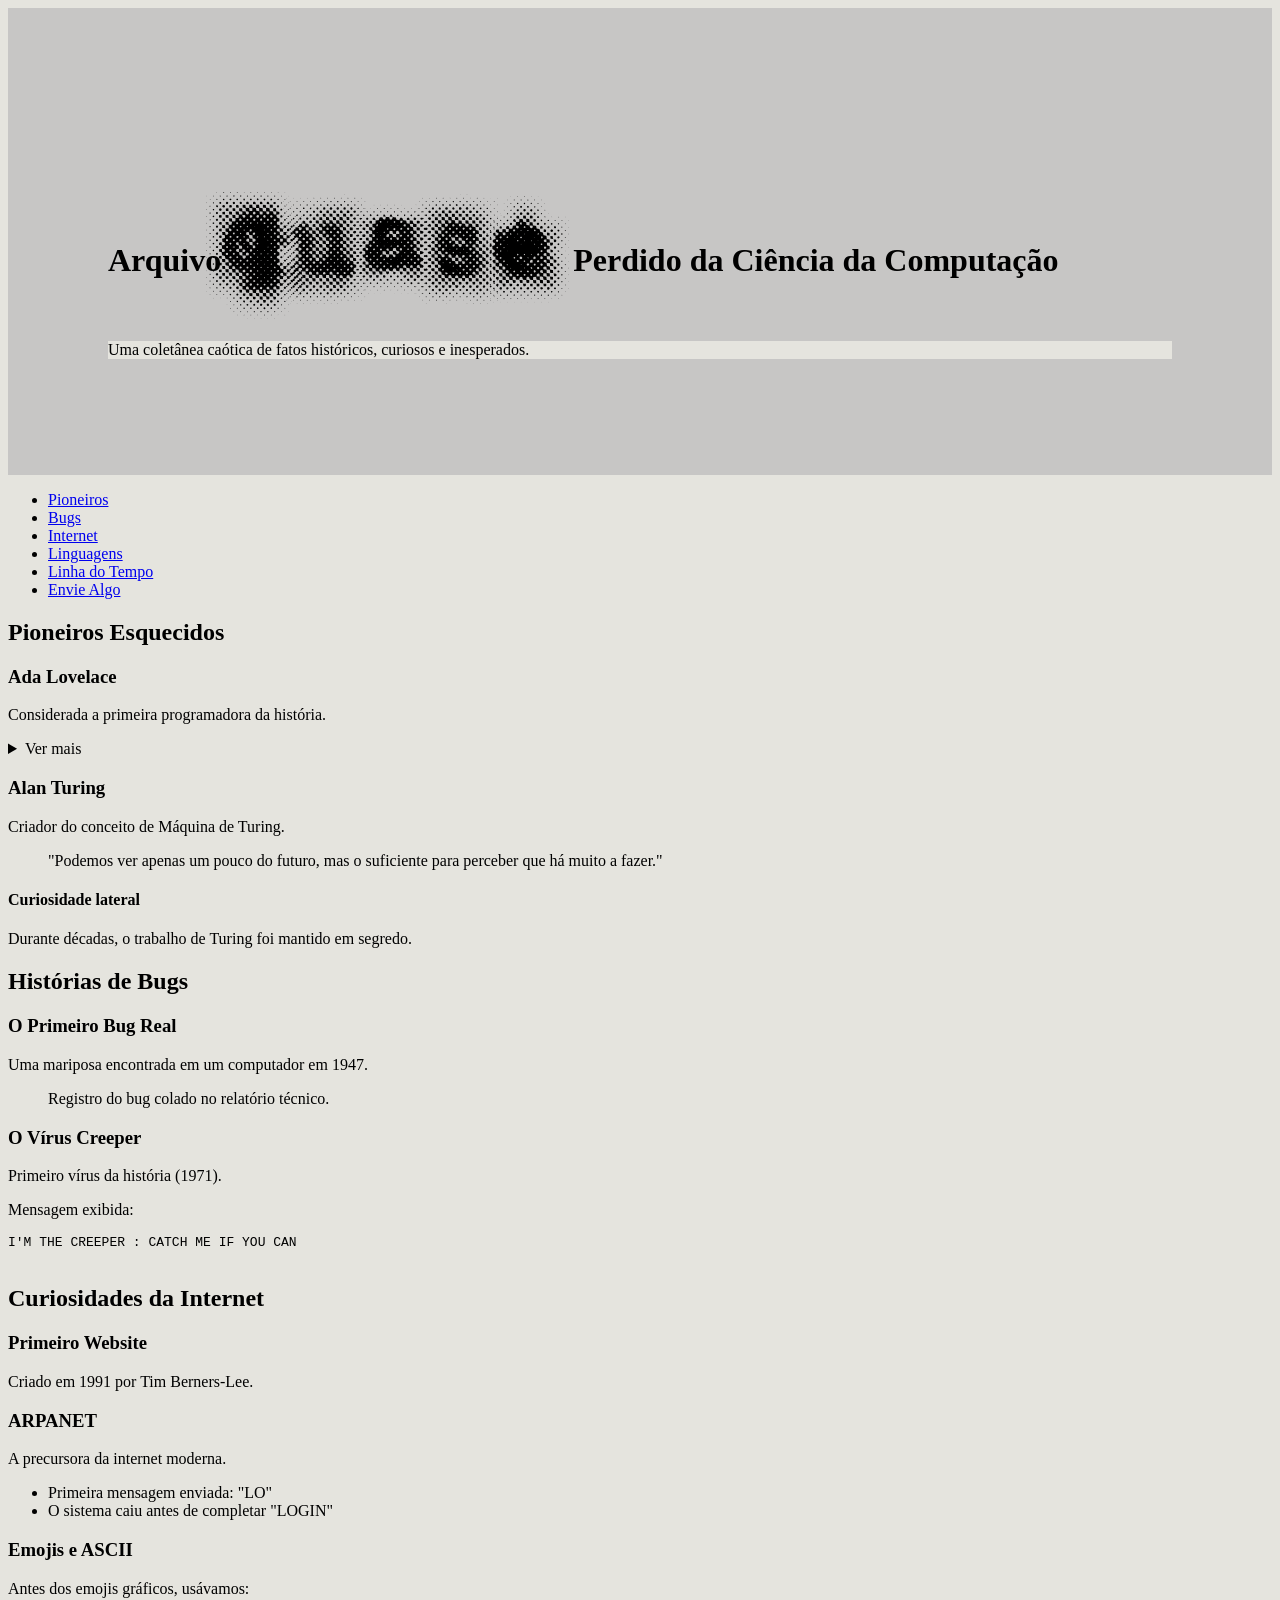
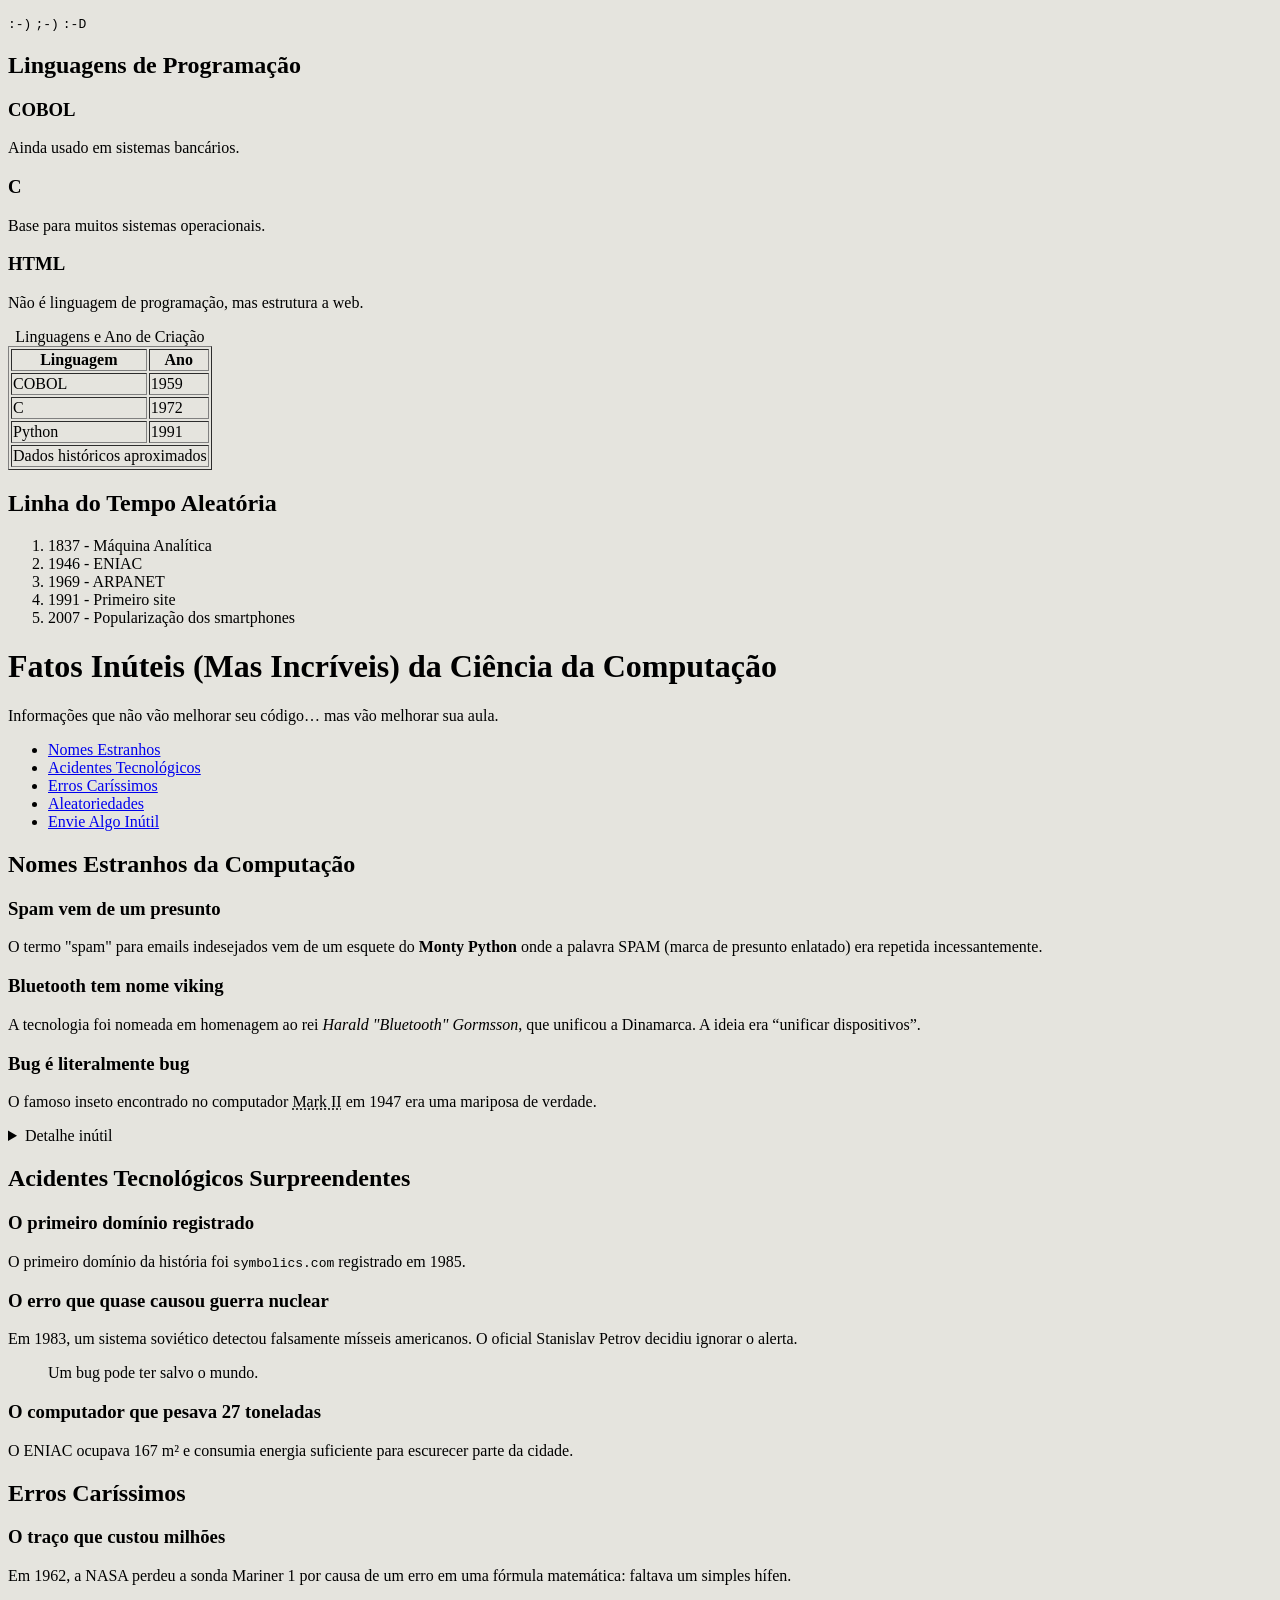
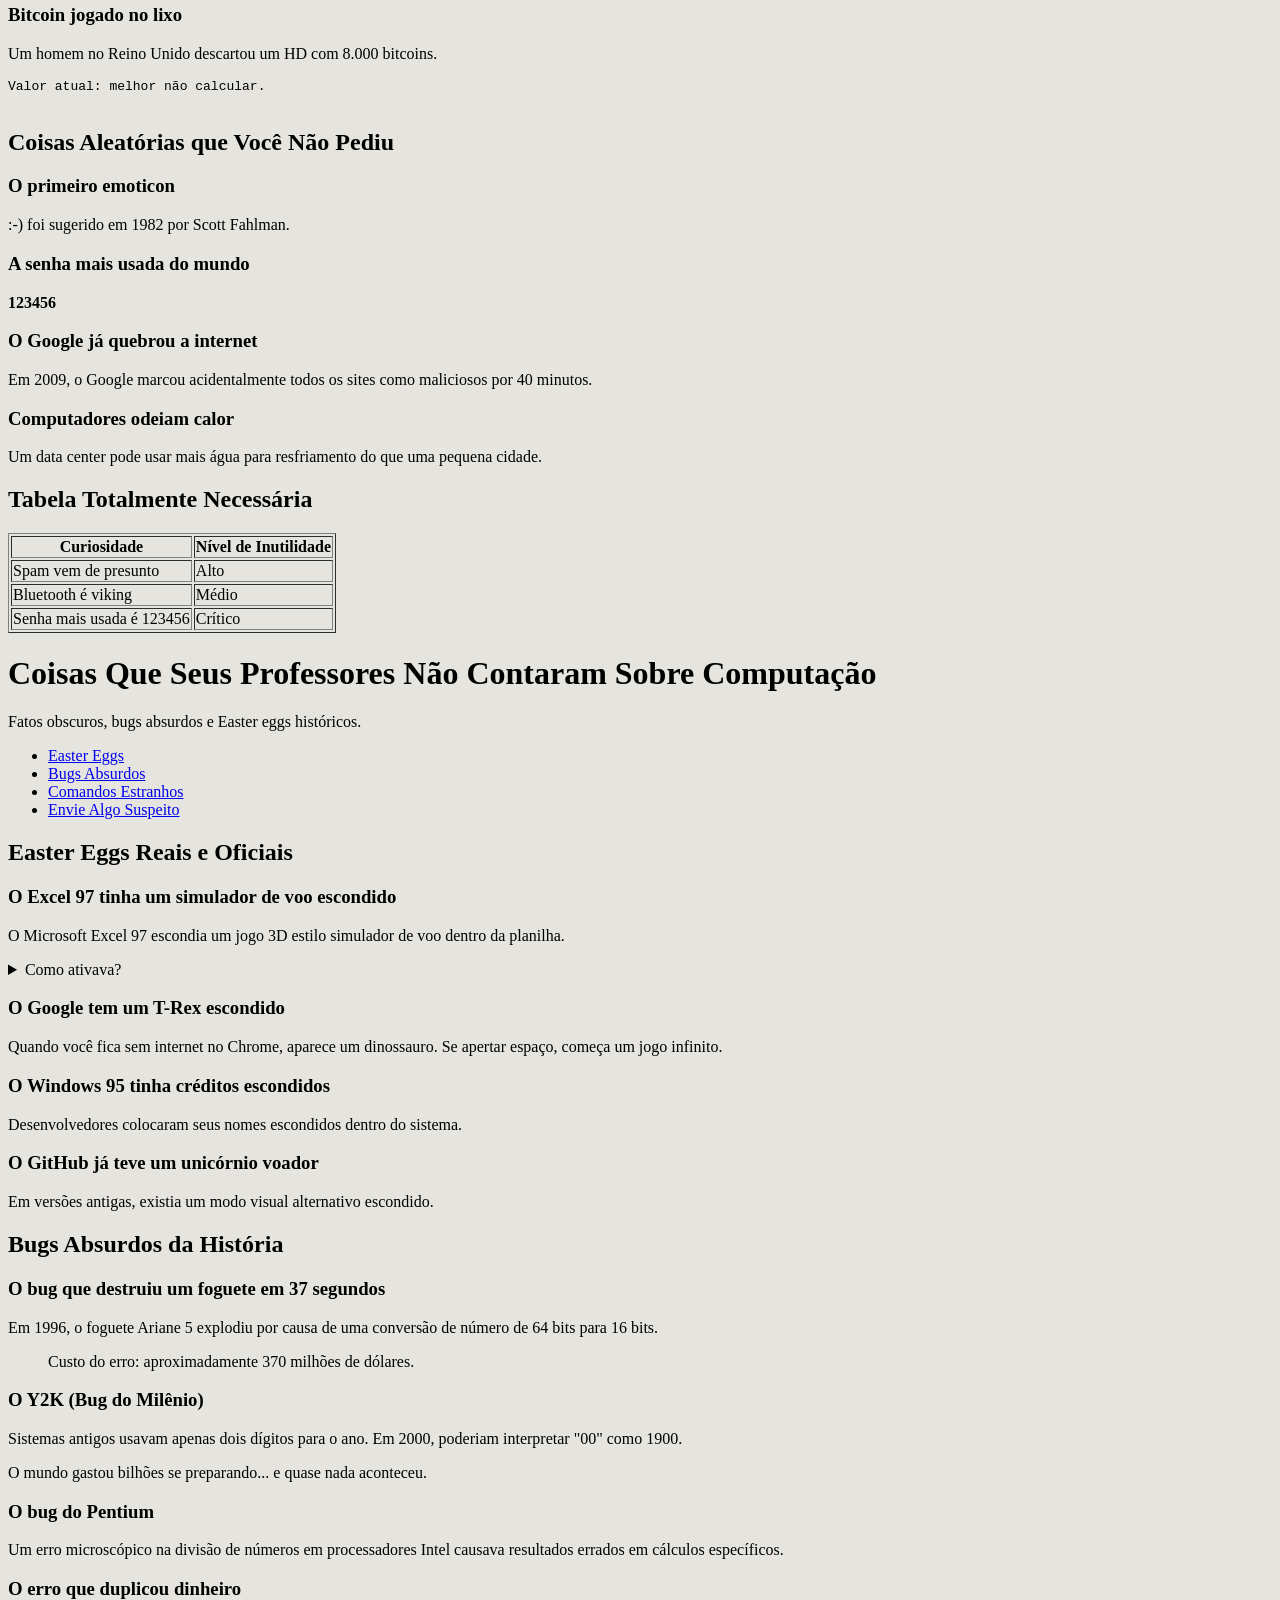
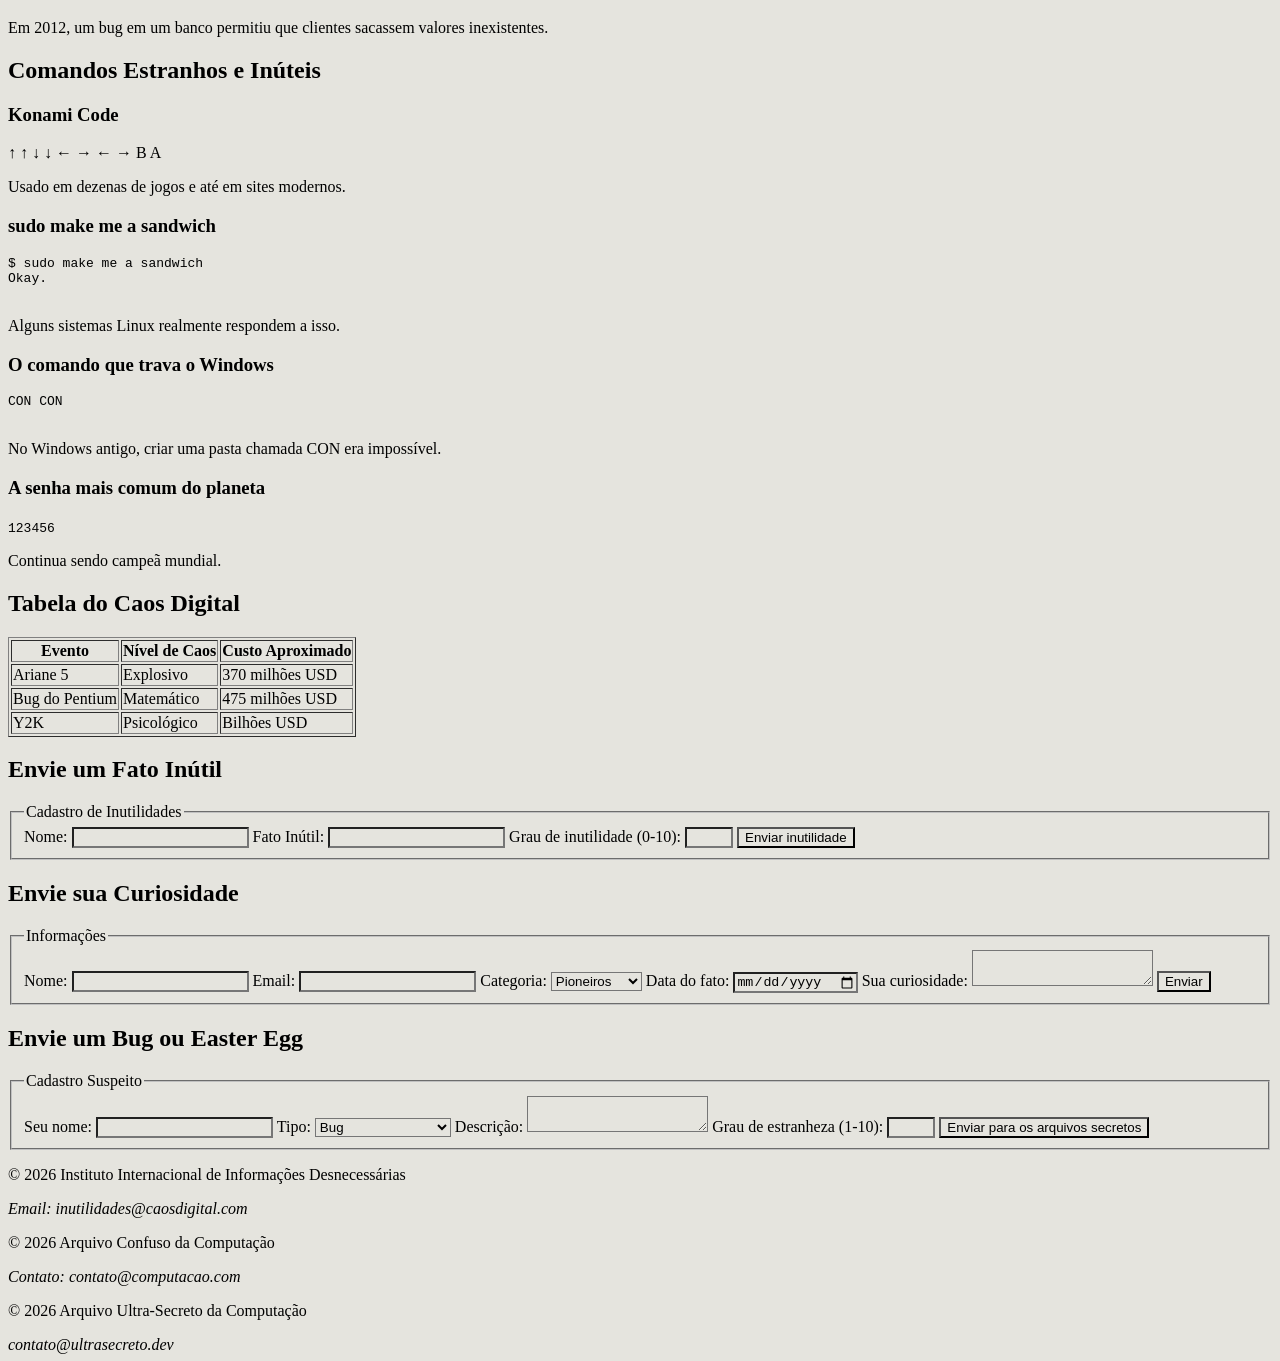
==== atividade-03/main.html @ 5e3a2c5b "Add files via upload" ====
<!DOCTYPE html>
<html lang="pt-br">
<head>
    <meta charset="UTF-8">
    <meta name="description" content="Curiosidades e fatos históricos da Ciência da Computação">
    <meta name="author" content="Portal Computação">
    <meta name="viewport" content="width=device-width, initial-scale=1.0">
    <title>Arquivo Confuso da Computação</title>
    <link rel="stylesheet" href="estilo/style.css">
</head>

<body>

<div id="pagina">

    <header id="topo">
        <h1>Arquivo <span class="apagado">Quase</span> Perdido da Ciência da Computação</h1>
        <p>Uma coletânea caótica de fatos históricos, curiosos e inesperados.</p>
    </header>

    <nav id="menu-principal">
        <ul>
            <li><a href="#pioneiros">Pioneiros</a></li>
            <li><a href="#bugs">Bugs</a></li>
            <li><a href="#internet">Internet</a></li>
            <li><a href="#linguagens">Linguagens</a></li>
            <li><a href="#linha-do-tempo">Linha do Tempo</a></li>
            <li><a href="#formulario">Envie Algo</a></li>
        </ul>
    </nav>

    <main>

        <section id="pioneiros">
            <h2>Pioneiros Esquecidos</h2>

            <article>
                <h3>Ada Lovelace</h3>
                <p>Considerada a primeira programadora da história.</p>
                <details>
                    <summary>Ver mais</summary>
                    <p>Ela escreveu um algoritmo para a Máquina Analítica no século XIX.</p>
                </details>
            </article>

            <article>
                <h3>Alan Turing</h3>
                <p>Criador do conceito de Máquina de Turing.</p>
                <blockquote>
                    "Podemos ver apenas um pouco do futuro, mas o suficiente para perceber que há muito a fazer."
                </blockquote>
            </article>

            <aside>
                <h4>Curiosidade lateral</h4>
                <p>Durante décadas, o trabalho de Turing foi mantido em segredo.</p>
            </aside>
        </section>

        <section id="bugs">
            <h2>Histórias de Bugs</h2>

            <article>
                <h3>O Primeiro Bug Real</h3>
                <p>Uma mariposa encontrada em um computador em 1947.</p>
                <figure>
                    <figcaption>Registro do bug colado no relatório técnico.</figcaption>
                </figure>
            </article>

            <article>
                <h3>O Vírus Creeper</h3>
                <p>Primeiro vírus da história (1971).</p>
                <p>Mensagem exibida:</p>
                <pre>
I'M THE CREEPER : CATCH ME IF YOU CAN
                </pre>
            </article>
        </section>

        <section id="internet">
            <h2>Curiosidades da Internet</h2>

            <article>
                <h3>Primeiro Website</h3>
                <p>Criado em 1991 por Tim Berners-Lee.</p>
            </article>

            <article>
                <h3>ARPANET</h3>
                <p>A precursora da internet moderna.</p>
                <ul>
                    <li>Primeira mensagem enviada: "LO"</li>
                    <li>O sistema caiu antes de completar "LOGIN"</li>
                </ul>
            </article>

            <article>
                <h3>Emojis e ASCII</h3>
                <p>Antes dos emojis gráficos, usávamos:</p>
                <code>:-)</code>
                <code>;-)</code>
                <code>:-D</code>
            </article>
        </section>

        <section id="linguagens">
            <h2>Linguagens de Programação</h2>

            <article>
                <h3>COBOL</h3>
                <p>Ainda usado em sistemas bancários.</p>
            </article>

            <article>
                <h3>C</h3>
                <p>Base para muitos sistemas operacionais.</p>
            </article>

            <article>
                <h3>HTML</h3>
                <p>Não é linguagem de programação, mas estrutura a web.</p>
            </article>

            <div>
                <table border="1">
                    <caption>Linguagens e Ano de Criação</caption>
                    <thead>
                        <tr>
                            <th>Linguagem</th>
                            <th>Ano</th>
                        </tr>
                    </thead>
                    <tbody>
                        <tr>
                            <td>COBOL</td>
                            <td>1959</td>
                        </tr>
                        <tr>
                            <td>C</td>
                            <td>1972</td>
                        </tr>
                        <tr>
                            <td>Python</td>
                            <td>1991</td>
                        </tr>
                    </tbody>
                    <tfoot>
                        <tr>
                            <td colspan="2">Dados históricos aproximados</td>
                        </tr>
                    </tfoot>
                </table>
            </div>
        </section>

        <section id="linha-do-tempo">
            <h2>Linha do Tempo Aleatória</h2>

            <ol>
                <li>1837 - Máquina Analítica</li>
                <li>1946 - ENIAC</li>
                <li>1969 - ARPANET</li>
                <li>1991 - Primeiro site</li>
                <li>2007 - Popularização dos smartphones</li>
            </ol>
        </section>


</div>


<header>
    <h1>Fatos Inúteis (Mas Incríveis) da Ciência da Computação</h1>
    <p>Informações que não vão melhorar seu código… mas vão melhorar sua aula.</p>
</header>

<nav>
    <ul>
        <li><a href="#nomes">Nomes Estranhos</a></li>
        <li><a href="#acidentes">Acidentes Tecnológicos</a></li>
        <li><a href="#dinheiro">Erros Caríssimos</a></li>
        <li><a href="#aleatorio">Aleatoriedades</a></li>
        <li><a href="#form">Envie Algo Inútil</a></li>
    </ul>
</nav>



<section id="nomes">
    <h2>Nomes Estranhos da Computação</h2>

    <article>
        <h3>Spam vem de um presunto</h3>
        <p>
            O termo "spam" para emails indesejados vem de um esquete do 
            <strong>Monty Python</strong> onde a palavra SPAM (marca de presunto enlatado) 
            era repetida incessantemente.
        </p>
    </article>

    <article>
        <h3>Bluetooth tem nome viking</h3>
        <p>
            A tecnologia foi nomeada em homenagem ao rei 
            <em>Harald "Bluetooth" Gormsson</em>, que unificou a Dinamarca.
            A ideia era “unificar dispositivos”.
        </p>
    </article>

    <article>
        <h3>Bug é literalmente bug</h3>
        <p>
            O famoso inseto encontrado no computador 
            <abbr title="Harvard Mark II">Mark II</abbr> em 1947 
            era uma mariposa de verdade.
        </p>
        <details>
            <summary>Detalhe inútil</summary>
            <p>O inseto ainda está preservado em um museu.</p>
        </details>
    </article>

</section>


<section id="acidentes">

    <h2>Acidentes Tecnológicos Surpreendentes</h2>

    <article>
        <h3>O primeiro domínio registrado</h3>
        <p>
            O primeiro domínio da história foi 
            <code>symbolics.com</code> registrado em 1985.
        </p>
    </article>

    <article>
        <h3>O erro que quase causou guerra nuclear</h3>
        <p>
            Em 1983, um sistema soviético detectou falsamente mísseis americanos.
            O oficial Stanislav Petrov decidiu ignorar o alerta.
        </p>
        <blockquote>
            Um bug pode ter salvo o mundo.
        </blockquote>
    </article>

    <article>
        <h3>O computador que pesava 27 toneladas</h3>
        <p>
            O ENIAC ocupava 167 m² e consumia energia suficiente para escurecer parte da cidade.
        </p>
    </article>

</section>


<section id="dinheiro">

    <h2>Erros Caríssimos</h2>

    <article>
        <h3>O traço que custou milhões</h3>
        <p>
            Em 1962, a NASA perdeu a sonda Mariner 1 por causa de um erro em uma fórmula matemática:
            faltava um simples hífen.
        </p>
    </article>

    <article>
        <h3>Bitcoin jogado no lixo</h3>
        <p>
            Um homem no Reino Unido descartou um HD com 8.000 bitcoins.
        </p>
        <pre>
Valor atual: melhor não calcular.
        </pre>
    </article>

</section>


<section id="aleatorio">

    <h2>Coisas Aleatórias que Você Não Pediu</h2>

    <article>
        <h3>O primeiro emoticon</h3>
        <p>
            :-) foi sugerido em 1982 por Scott Fahlman.
        </p>
    </article>

    <article>
        <h3>A senha mais usada do mundo</h3>
        <p><strong>123456</strong></p>
    </article>

    <article>
        <h3>O Google já quebrou a internet</h3>
        <p>
            Em 2009, o Google marcou acidentalmente todos os sites como maliciosos por 40 minutos.
        </p>
    </article>

    <article>
        <h3>Computadores odeiam calor</h3>
        <p>
            Um data center pode usar mais água para resfriamento do que uma pequena cidade.
        </p>
    </article>

</section>


<section>

    <h2>Tabela Totalmente Necessária</h2>

    <table border="1">
        <tr>
            <th>Curiosidade</th>
            <th>Nível de Inutilidade</th>
        </tr>
        <tr>
            <td>Spam vem de presunto</td>
            <td>Alto</td>
        </tr>
        <tr>
            <td>Bluetooth é viking</td>
            <td>Médio</td>
        </tr>
        <tr>
            <td>Senha mais usada é 123456</td>
            <td>Crítico</td>
        </tr>
    </table>

</section>

<header>
    <h1>Coisas Que Seus Professores Não Contaram Sobre Computação</h1>
    <p>Fatos obscuros, bugs absurdos e Easter eggs históricos.</p>
</header>

<nav>
    <ul>
        <li><a href="#easter-eggs">Easter Eggs</a></li>
        <li><a href="#bugs-absurdos">Bugs Absurdos</a></li>
        <li><a href="#comandos-secretos">Comandos Estranhos</a></li>
        <li><a href="#formulario-secreto">Envie Algo Suspeito</a></li>
    </ul>
</nav>


<section id="easter-eggs">

    <h2>Easter Eggs Reais e Oficiais</h2>

    <article>
        <h3>O Excel 97 tinha um simulador de voo escondido</h3>
        <p>
            O Microsoft Excel 97 escondia um jogo 3D estilo simulador de voo 
            dentro da planilha.
        </p>
        <details>
            <summary>Como ativava?</summary>
            <p>Era preciso selecionar células específicas e usar combinações absurdas de teclado.</p>
        </details>
    </article>

    <article>
        <h3>O Google tem um T-Rex escondido</h3>
        <p>
            Quando você fica sem internet no Chrome, aparece um dinossauro.
            Se apertar espaço, começa um jogo infinito.
        </p>
    </article>

    <article>
        <h3>O Windows 95 tinha créditos escondidos</h3>
        <p>
            Desenvolvedores colocaram seus nomes escondidos dentro do sistema.
        </p>
    </article>

    <article>
        <h3>O GitHub já teve um unicórnio voador</h3>
        <p>
            Em versões antigas, existia um modo visual alternativo escondido.
        </p>
    </article>

</section>



<section id="bugs-absurdos">

    <h2>Bugs Absurdos da História</h2>

    <article>
        <h3>O bug que destruiu um foguete em 37 segundos</h3>
        <p>
            Em 1996, o foguete Ariane 5 explodiu por causa de uma conversão de número
            de 64 bits para 16 bits.
        </p>
        <blockquote>
            Custo do erro: aproximadamente 370 milhões de dólares.
        </blockquote>
    </article>

    <article>
        <h3>O Y2K (Bug do Milênio)</h3>
        <p>
            Sistemas antigos usavam apenas dois dígitos para o ano.
            Em 2000, poderiam interpretar "00" como 1900.
        </p>
        <p>
            O mundo gastou bilhões se preparando... e quase nada aconteceu.
        </p>
    </article>

    <article>
        <h3>O bug do Pentium</h3>
        <p>
            Um erro microscópico na divisão de números em processadores Intel
            causava resultados errados em cálculos específicos.
        </p>
    </article>

    <article>
        <h3>O erro que duplicou dinheiro</h3>
        <p>
            Em 2012, um bug em um banco permitiu que clientes sacassem valores inexistentes.
        </p>
    </article>

</section>



<section id="comandos-secretos">

    <h2>Comandos Estranhos e Inúteis</h2>

    <article>
        <h3>Konami Code</h3>
        <p>
            ↑ ↑ ↓ ↓ ← → ← → B A
        </p>
        <p>
            Usado em dezenas de jogos e até em sites modernos.
        </p>
    </article>

    <article>
        <h3>sudo make me a sandwich</h3>
        <pre>
$ sudo make me a sandwich
Okay.
        </pre>
        <p>Alguns sistemas Linux realmente respondem a isso.</p>
    </article>

    <article>
        <h3>O comando que trava o Windows</h3>
        <pre>
CON CON
        </pre>
        <p>
            No Windows antigo, criar uma pasta chamada CON era impossível.
        </p>
    </article>

    <article>
        <h3>A senha mais comum do planeta</h3>
        <code>123456</code>
        <p>
            Continua sendo campeã mundial.
        </p>
    </article>

</section>



<section>

    <h2>Tabela do Caos Digital</h2>

    <table border="1">
        <tr>
            <th>Evento</th>
            <th>Nível de Caos</th>
            <th>Custo Aproximado</th>
        </tr>
        <tr>
            <td>Ariane 5</td>
            <td>Explosivo</td>
            <td>370 milhões USD</td>
        </tr>
        <tr>
            <td>Bug do Pentium</td>
            <td>Matemático</td>
            <td>475 milhões USD</td>
        </tr>
        <tr>
            <td>Y2K</td>
            <td>Psicológico</td>
            <td>Bilhões USD</td>
        </tr>
    </table>

</section>


<section id="form">

    <h2>Envie um Fato Inútil</h2>

    <form>
        <fieldset>
            <legend>Cadastro de Inutilidades</legend>

            <label>Nome:</label>
            <input type="text" name="nome">

            <label>Fato Inútil:</label>
            <input type="text" name="fato">

            <label>Grau de inutilidade (0-10):</label>
            <input type="number" name="grau" min="0" max="10">

            <input type="submit" value="Enviar inutilidade">
        </fieldset>
    </form>
    
</section>
 <section id="formulario">
            <h2>Envie sua Curiosidade</h2>

            <form>
                <fieldset>
                    <legend>Informações</legend>

                    <label>Nome:</label>
                    <input type="text" name="nome">

                    <label>Email:</label>
                    <input type="email" name="email">

                    <label>Categoria:</label>
                    <select name="categoria">
                        <option>Pioneiros</option>
                        <option>Bugs</option>
                        <option>Internet</option>
                        <option>Linguagens</option>
                    </select>

                    <label>Data do fato:</label>
                    <input type="date" name="data">

                    <label>Sua curiosidade:</label>
                    <textarea name="curiosidade"></textarea>

                    <input type="submit" value="Enviar">
                </fieldset>
            </form>
        </section>

    
<section id="formulario-secreto">

    <h2>Envie um Bug ou Easter Egg</h2>

    <form>
        <fieldset>
            <legend>Cadastro Suspeito</legend>

            <label>Seu nome:</label>
            <input type="text" name="nome">

            <label>Tipo:</label>
            <select name="tipo">
                <option>Bug</option>
                <option>Easter Egg</option>
                <option>Comando estranho</option>
            </select>

            <label>Descrição:</label>
            <textarea name="descricao"></textarea>

            <label>Grau de estranheza (1-10):</label>
            <input type="number" min="1" max="10">

            <input type="submit" value="Enviar para os arquivos secretos">
        </fieldset>
    </form>

</section>


</main>
</body>
<footer>
    <p>© 2026 Instituto Internacional de Informações Desnecessárias</p>
    <address>Email: inutilidades@caosdigital.com</address>
      <p>&copy; 2026 Arquivo Confuso da Computação</p>
        <address>
            Contato: contato@computacao.com
        </address>
         <p>© 2026 Arquivo Ultra-Secreto da Computação</p>
    <address>contato@ultrasecreto.dev</address>
</footer>

</div>

</body>
</html>
---- atividade-03/estilo/style.css ----
@charset "UTF-8";

@import url('https://fonts.googleapis.com/css2?family=Anta&display=swap'); /*font-family: "Anta", sans-serif;*/

@font-face {
    font-family: 'Apagado';
    src: url('../fontes/PUNKBABE TRIAL.ttf') format('truetype'); 
    font-weight: normal;
    font-style: normal;
}

:root {
    --cor01: #e5e4de;
    --cor02: #c7c6c5;
    --cor03: #74705D;
    --cor04: #32382C;
    --cor05: #1F1F0B;

    --fonte-apagada: 'Apagado', Times, serif;
    --fonte-destaque: "Anta", sans-serif;;
    --fonte-padrao: Arial, Verdana, Helvetica, sans-serif;
}

* {
    background-color: var(--cor01);
}

#topo {
    background-color: var(--cor02);
    padding: 100px;
}

#topo h1{
    background-color: var(--cor02);
}

.apagado {
    background-color: var(--cor02);
    font-family: var(--fonte-apagada);
    font-size: 150px;
    font-weight: lighter;
    letter-spacing: 4px;
}
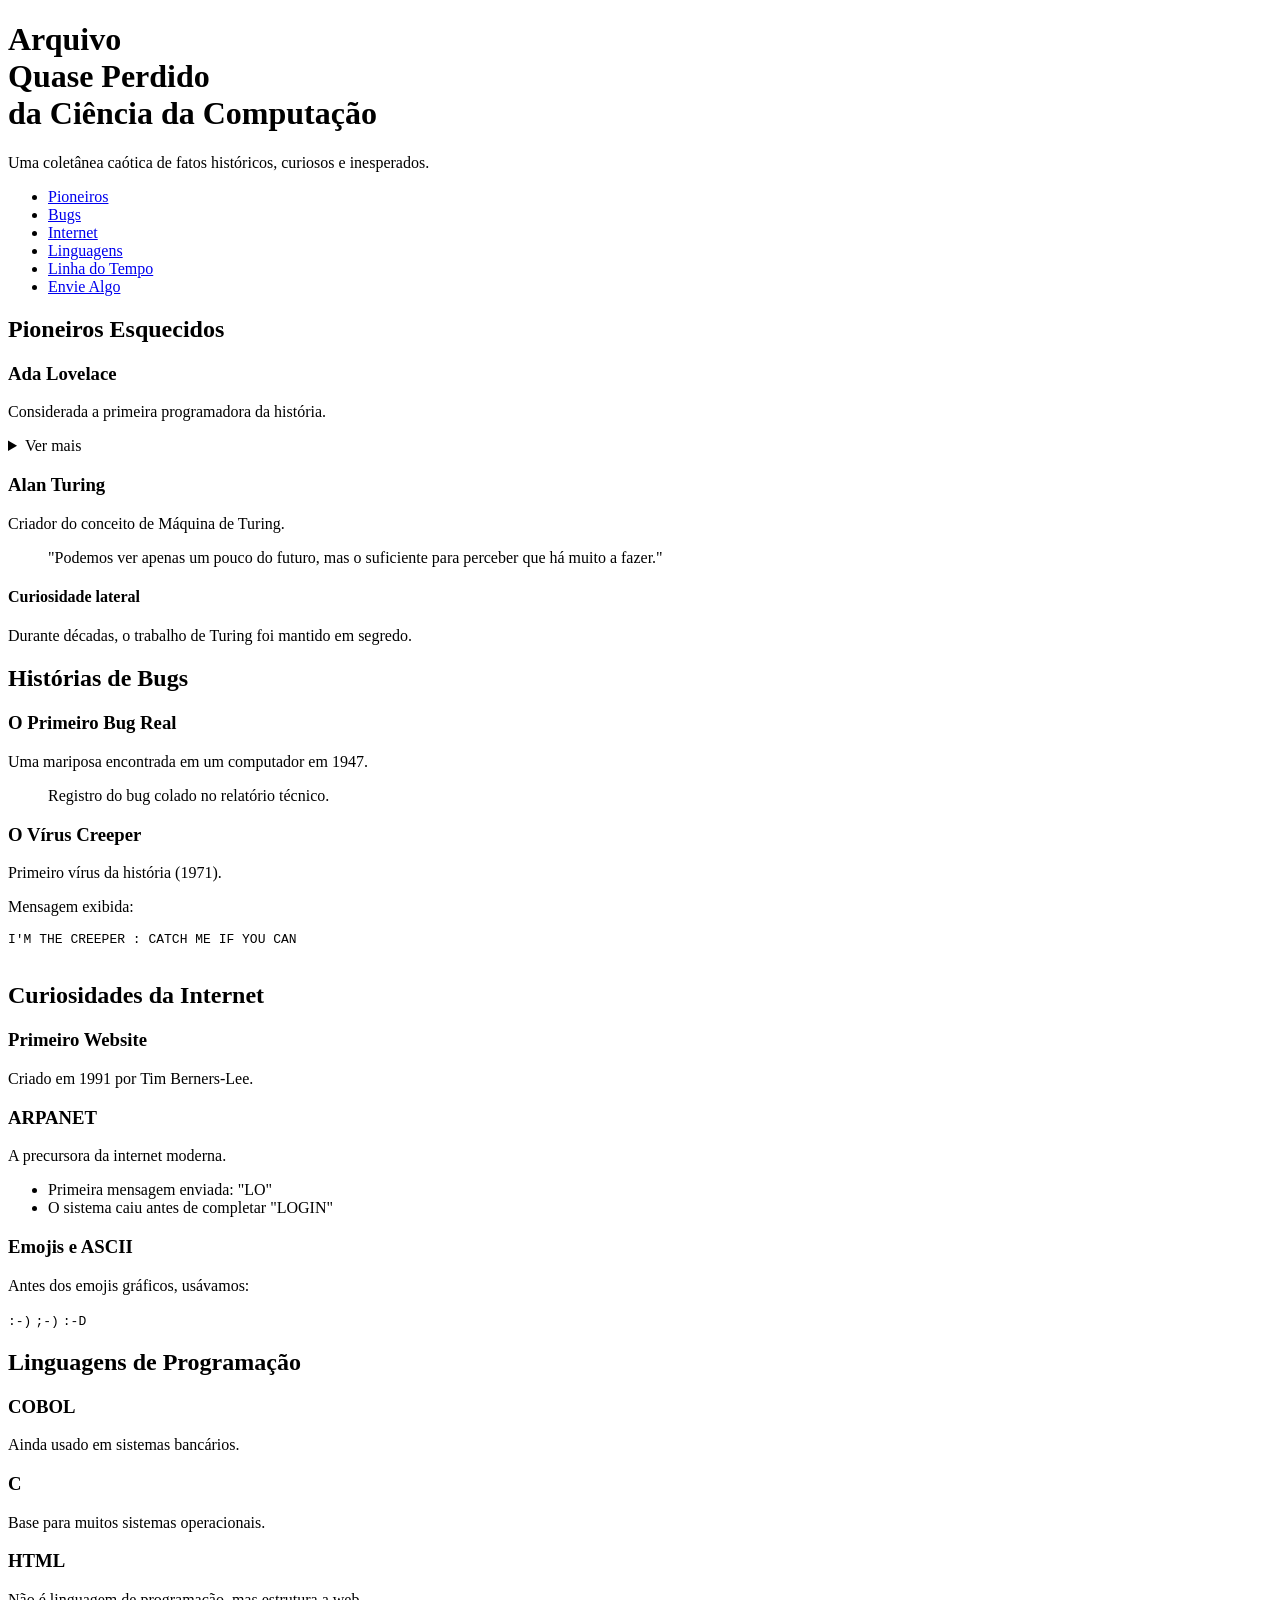
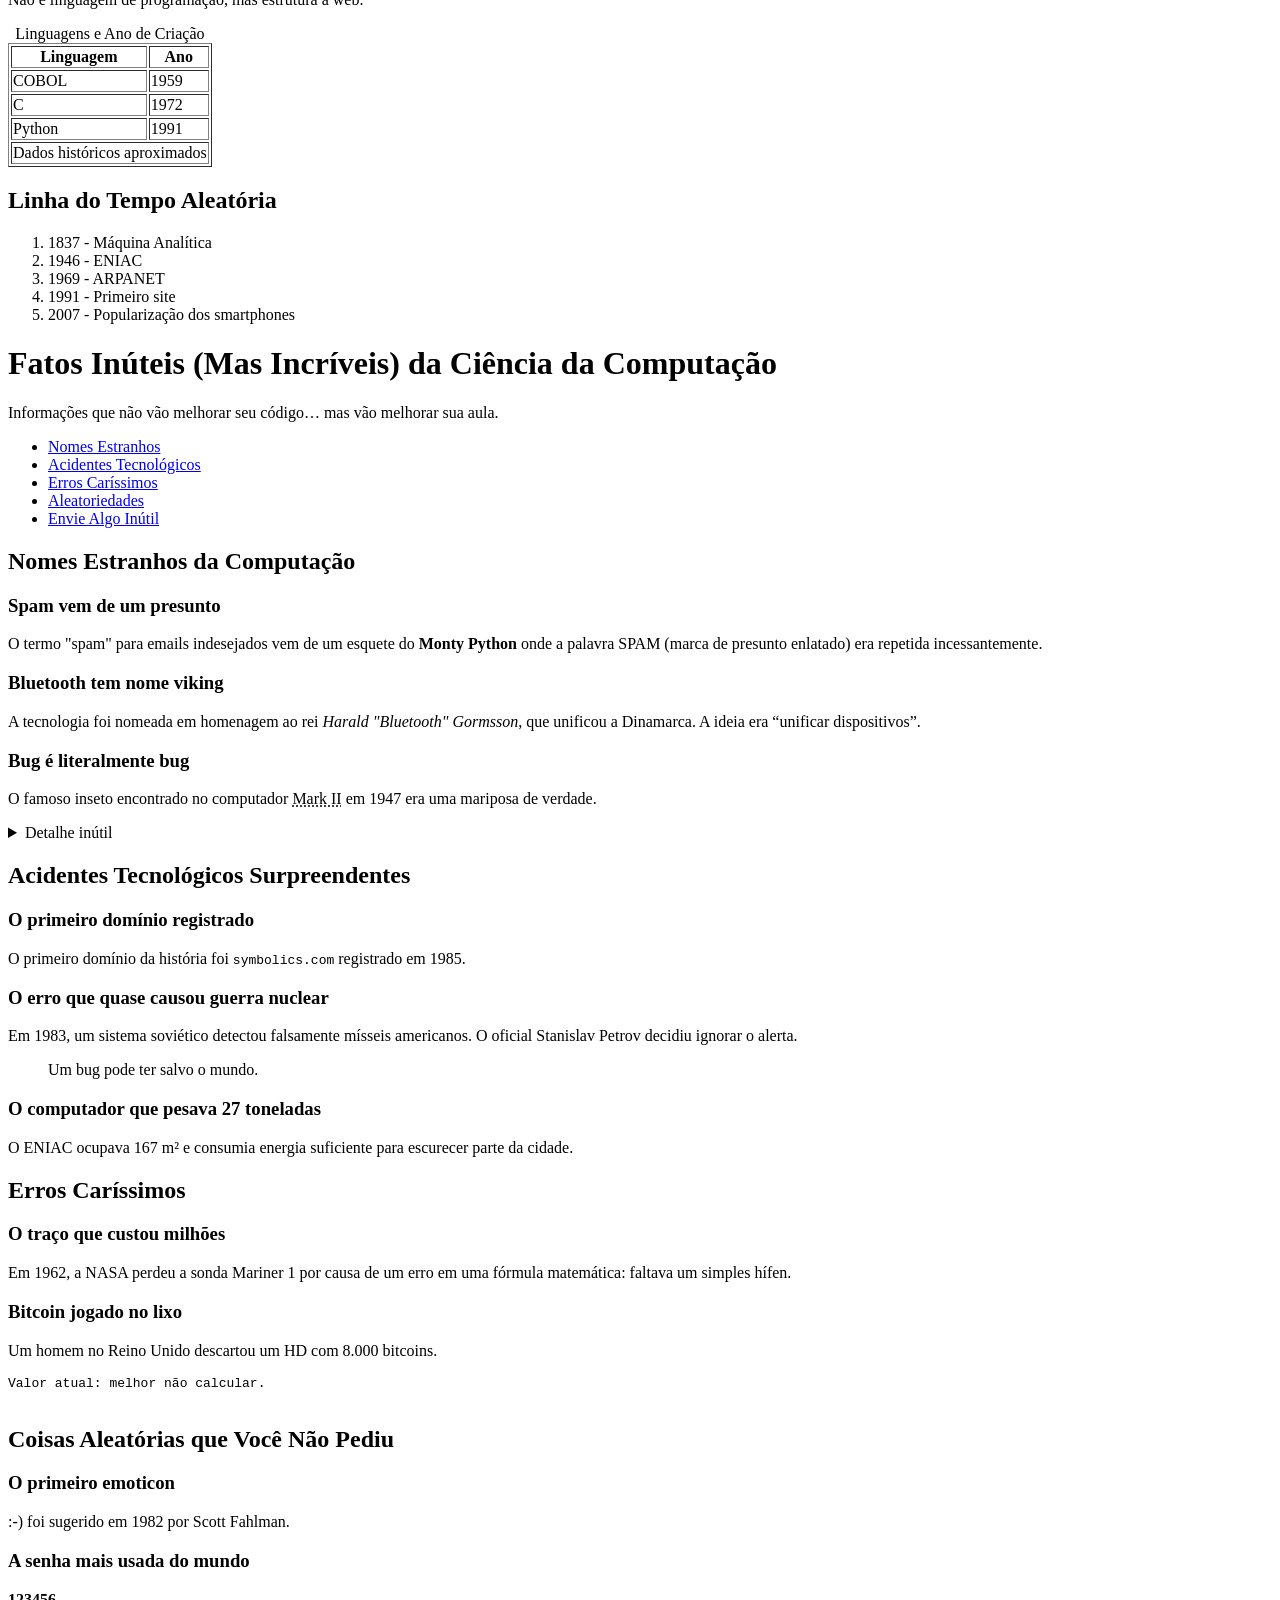
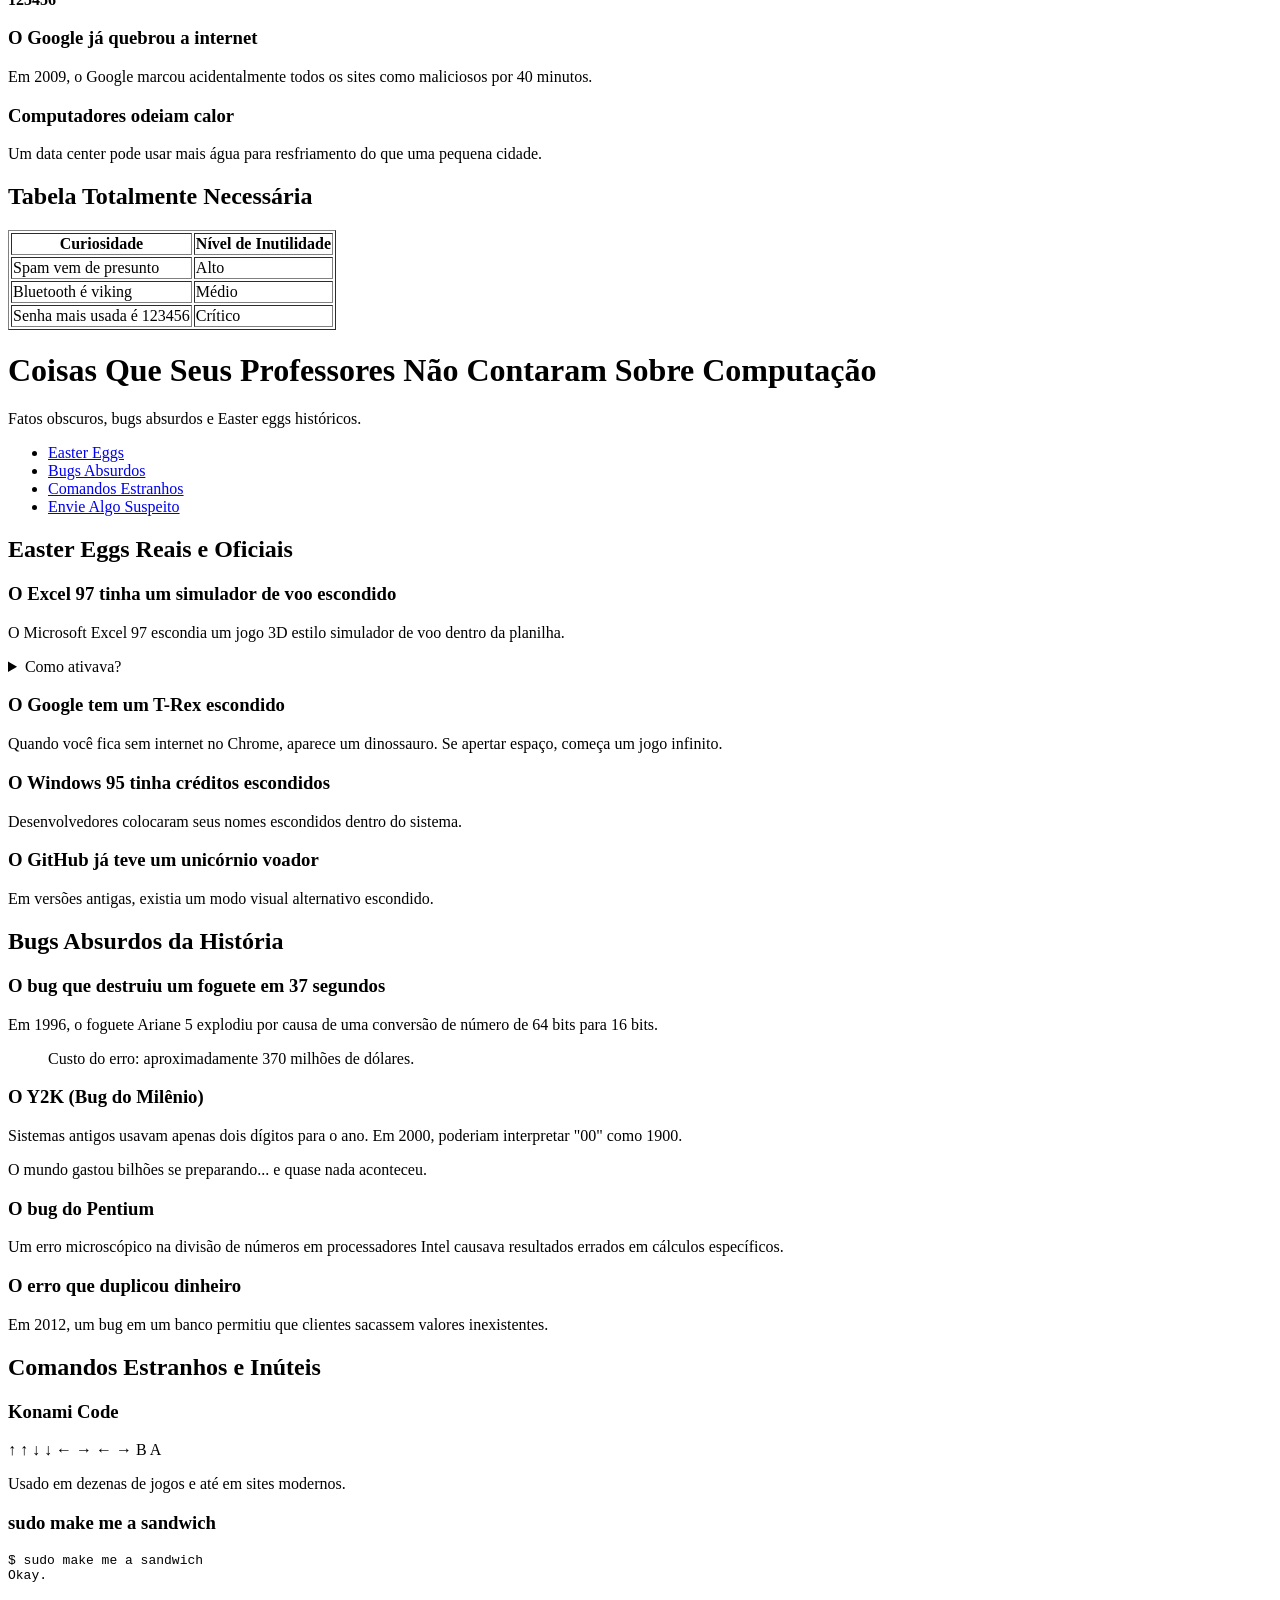
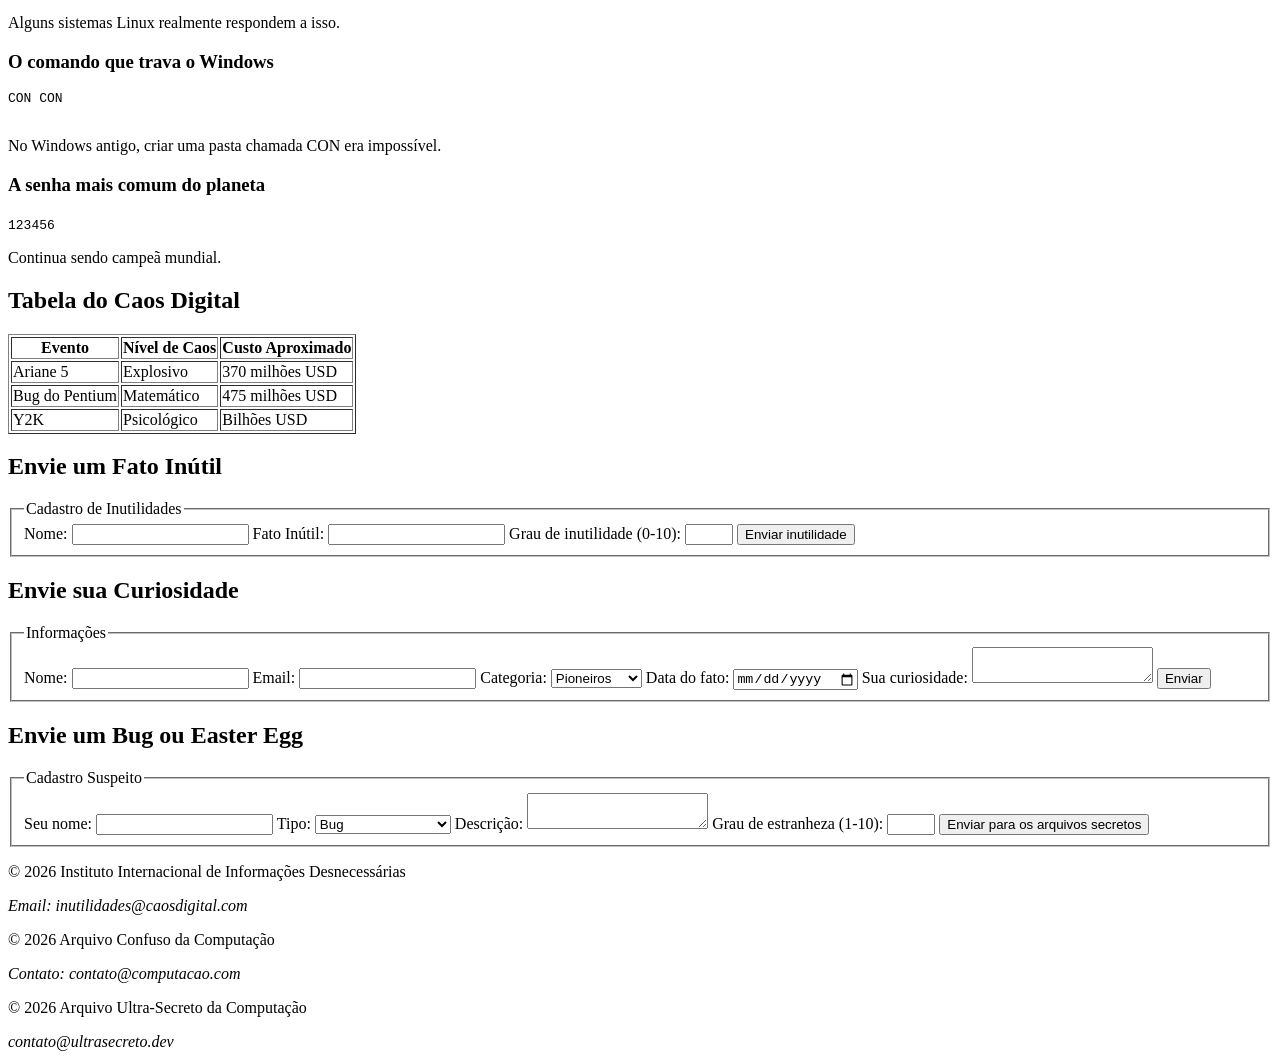
==== commit db2c5d6b: "Exercício em aula" ====
--- a/atividade-03/main.html
+++ b/atividade-03/main.html
@@ -14,7 +14,7 @@
 <div id="pagina">
 
     <header id="topo">
-        <h1>Arquivo <span class="apagado">Quase</span> Perdido da Ciência da Computação</h1>
+        <h1>Arquivo <br><span class="apagado">Quase Perdido</span> <br> da Ciência da Computação</h1>
         <p>Uma coletânea caótica de fatos históricos, curiosos e inesperados.</p>
     </header>
 
--- a/atividade-03/estilo/style.css
+++ b/atividade-03/estilo/style.css
@@ -1,43 +1,16 @@
 @charset "UTF-8";
 
-@import url('https://fonts.googleapis.com/css2?family=Anta&display=swap'); /*font-family: "Anta", sans-serif;*/
-
-@font-face {
-    font-family: 'Apagado';
-    src: url('../fontes/PUNKBABE TRIAL.ttf') format('truetype'); 
-    font-weight: normal;
-    font-style: normal;
-}
-
+/* ============================
+    Variáveis de cores e fontes
+===============================*/
 :root {
     --cor01: #e5e4de;
     --cor02: #c7c6c5;
-    --cor03: #74705D;
-    --cor04: #32382C;
-    --cor05: #1F1F0B;
+    --cor03: #969593;
+    --cor04: #363636a9;
+    --cor05: #171717a9;
 
     --fonte-apagada: 'Apagado', Times, serif;
     --fonte-destaque: "Anta", sans-serif;;
     --fonte-padrao: Arial, Verdana, Helvetica, sans-serif;
-}
-
-* {
-    background-color: var(--cor01);
-}
-
-#topo {
-    background-color: var(--cor02);
-    padding: 100px;
-}
-
-#topo h1{
-    background-color: var(--cor02);
-}
-
-.apagado {
-    background-color: var(--cor02);
-    font-family: var(--fonte-apagada);
-    font-size: 150px;
-    font-weight: lighter;
-    letter-spacing: 4px;
 }
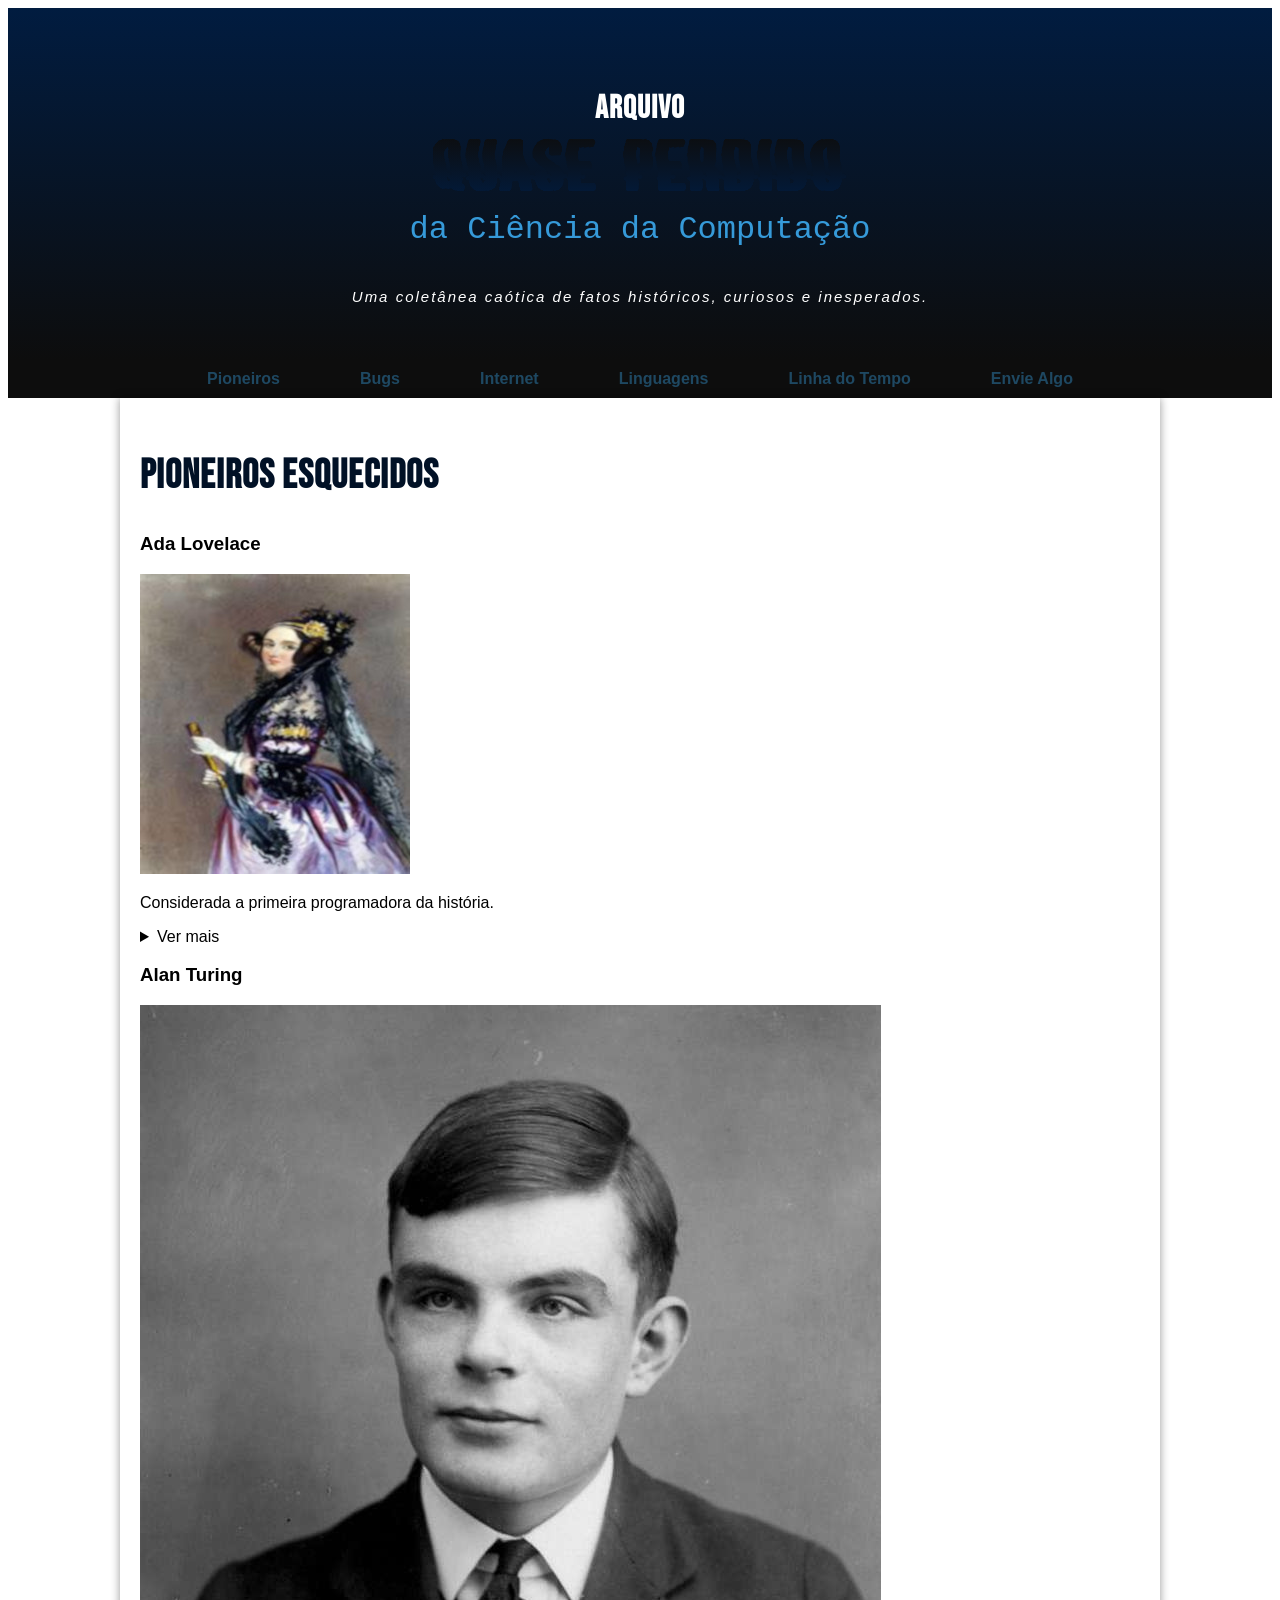
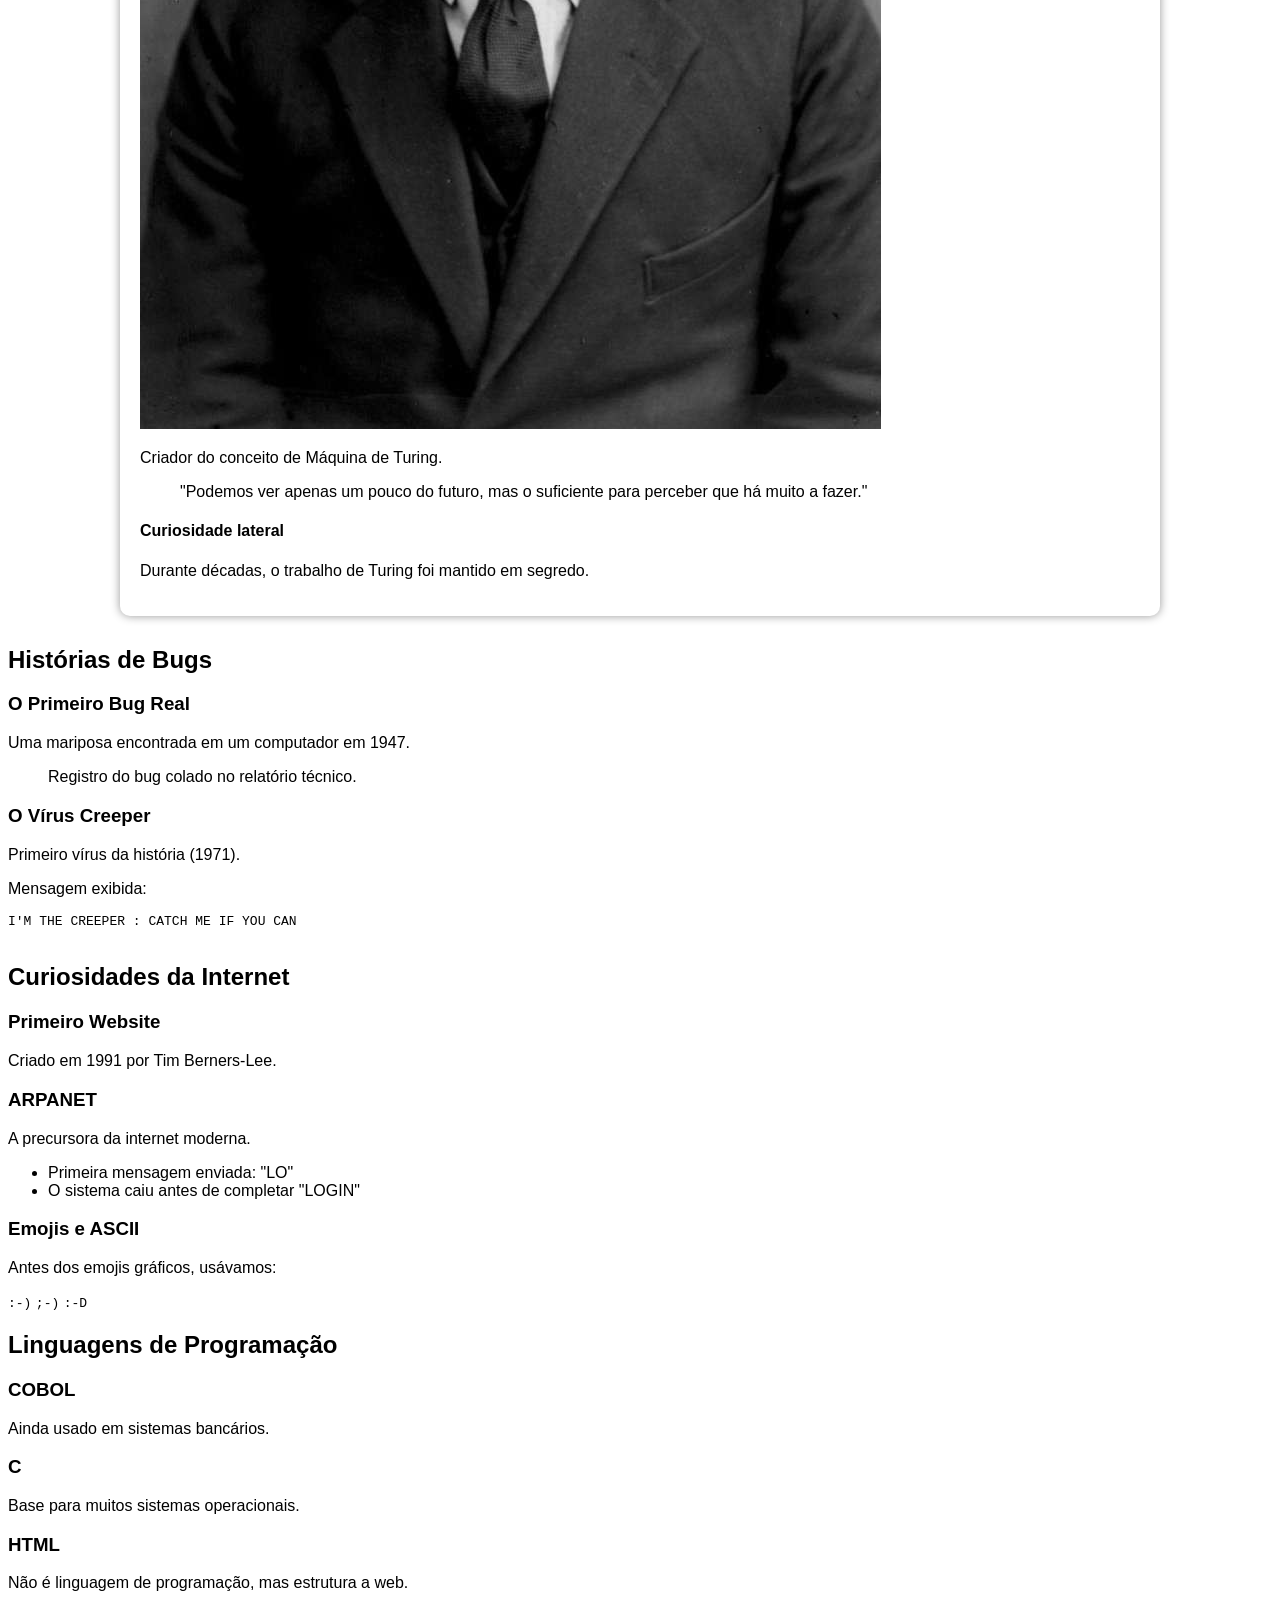
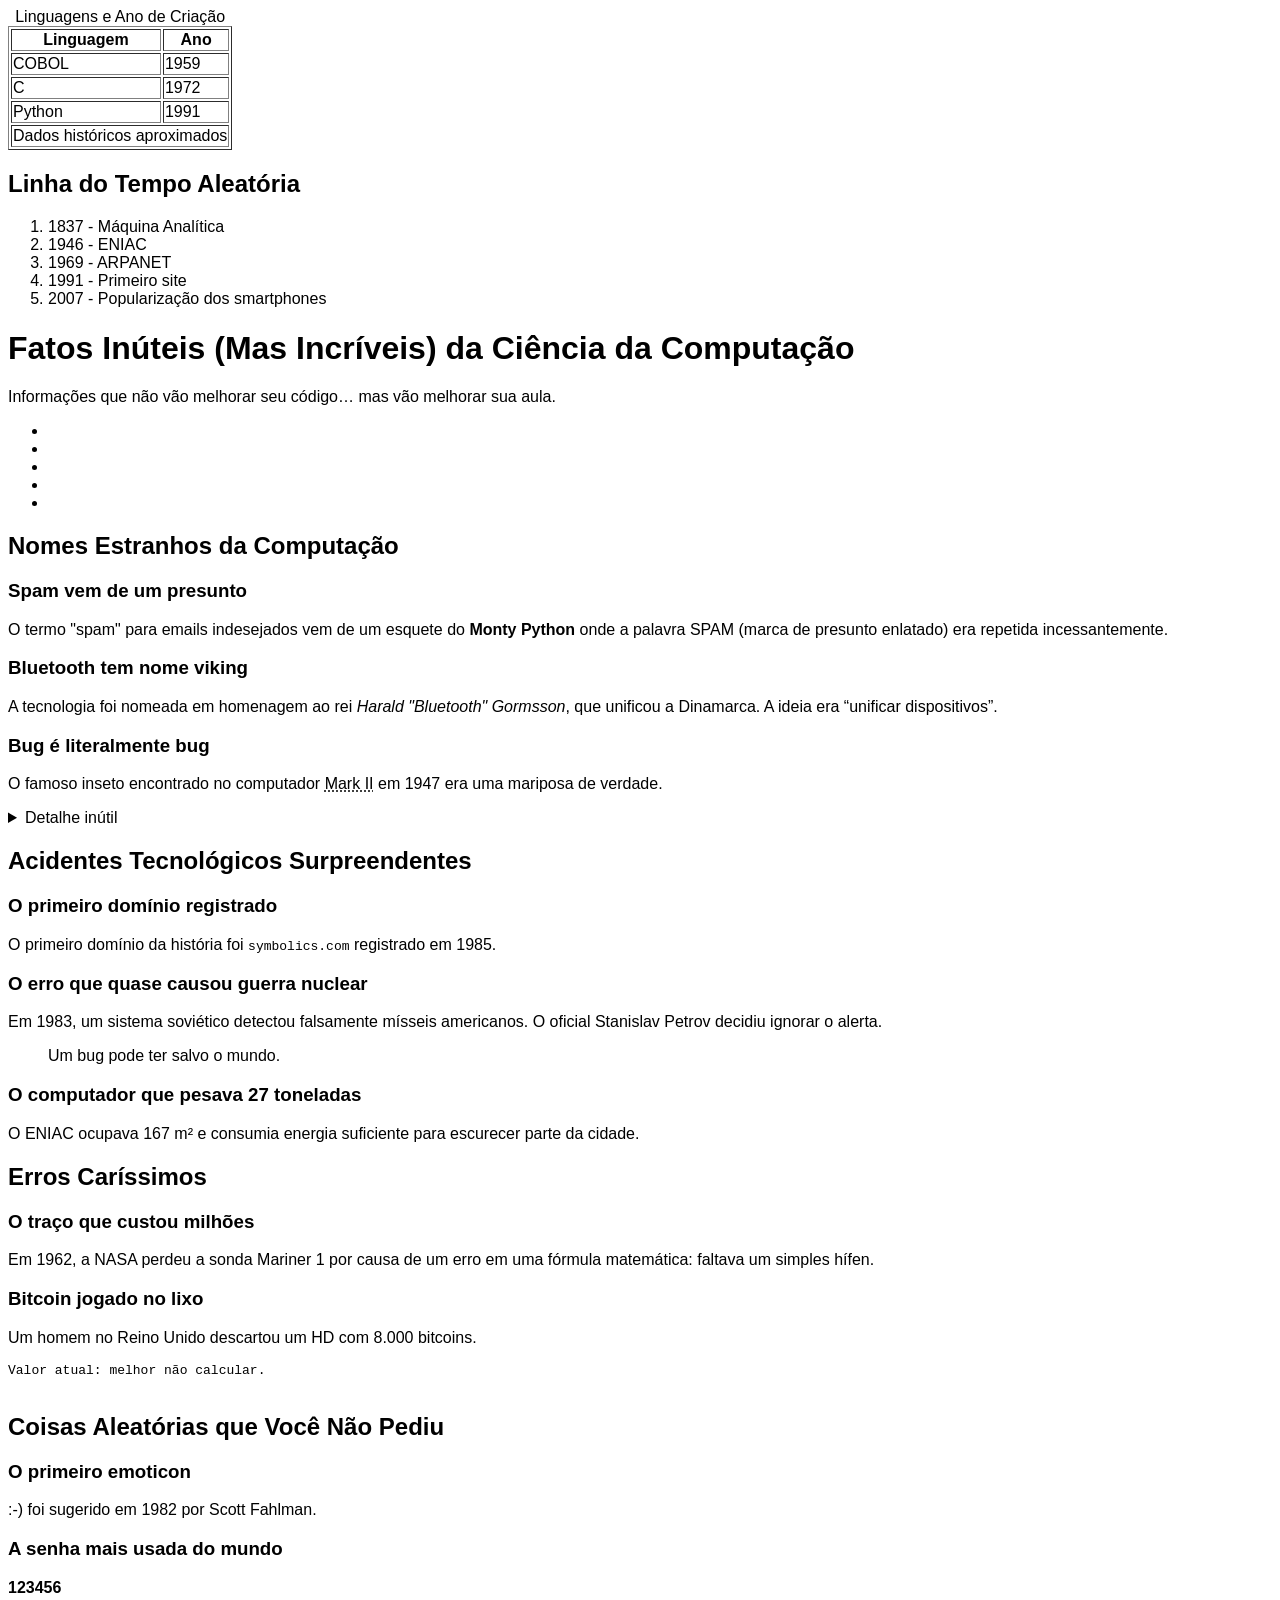
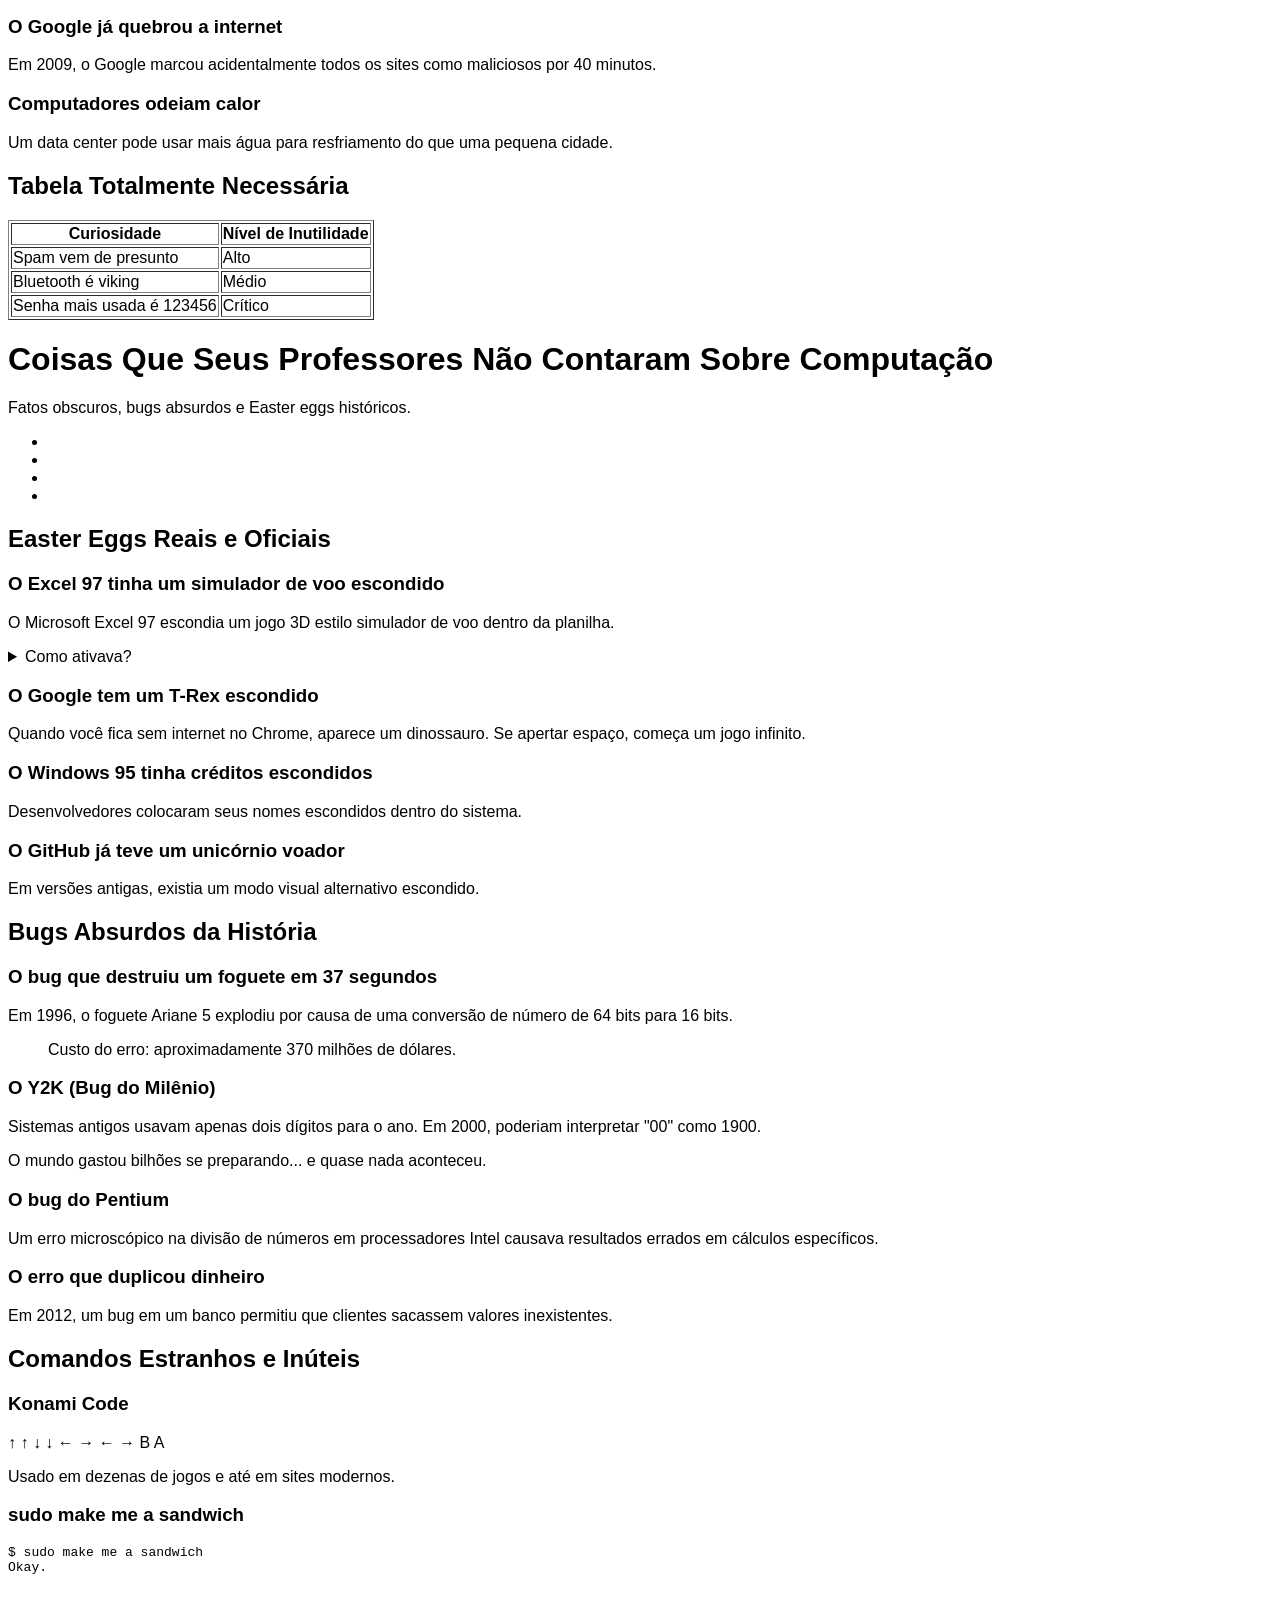
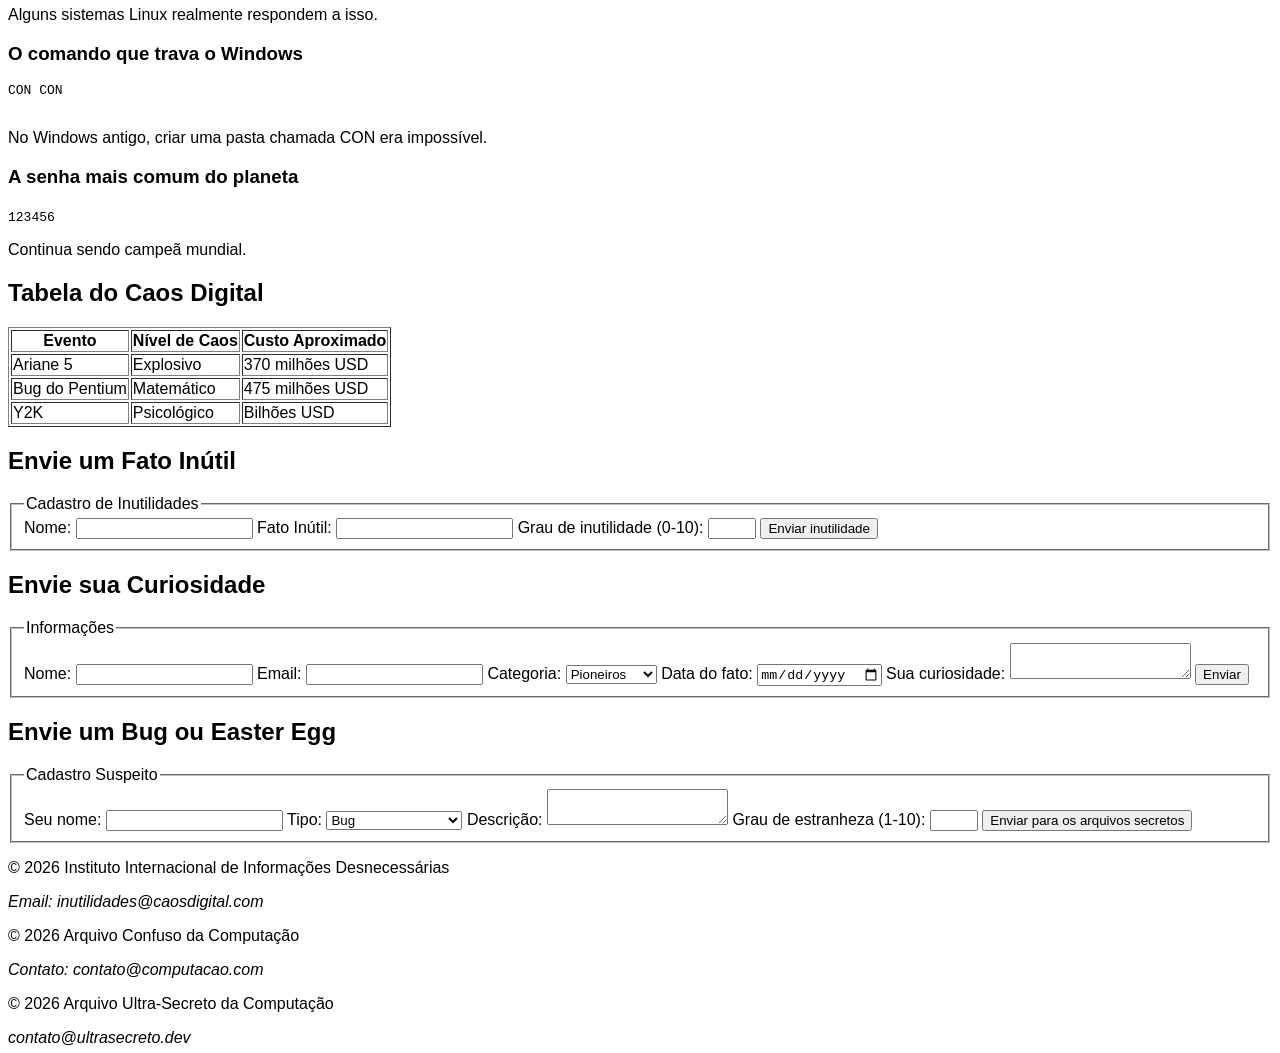
==== commit e458ee63: "Atividade-03 refeita" ====
--- a/atividade-03/main.html
+++ b/atividade-03/main.html
@@ -14,7 +14,7 @@
 <div id="pagina">
 
     <header id="topo">
-        <h1>Arquivo <br><span class="apagado">Quase Perdido</span> <br> da Ciência da Computação</h1>
+        <h1><span class="titulo">Arquivo</span><br><span class="distorcido">Quase Perdido</span> <br> <span class="subtitulo">da Ciência da Computação</span></h1>
         <p>Uma coletânea caótica de fatos históricos, curiosos e inesperados.</p>
     </header>
 
@@ -36,6 +36,7 @@
 
             <article>
                 <h3>Ada Lovelace</h3>
+                <img src="imagens/Ada Lovelace270.jpg" alt="Ada Lovelace" class="imagens">
                 <p>Considerada a primeira programadora da história.</p>
                 <details>
                     <summary>Ver mais</summary>
@@ -45,6 +46,7 @@
 
             <article>
                 <h3>Alan Turing</h3>
+                <img src="imagens/Alan Turning.jpg" alt="">
                 <p>Criador do conceito de Máquina de Turing.</p>
                 <blockquote>
                     "Podemos ver apenas um pouco do futuro, mas o suficiente para perceber que há muito a fazer."
--- a/atividade-03/estilo/style.css
+++ b/atividade-03/estilo/style.css
@@ -1,16 +1,175 @@
-@charset "UTF-8";
-
-/* ============================
-    Variáveis de cores e fontes
-===============================*/
-:root {
-    --cor01: #e5e4de;
-    --cor02: #c7c6c5;
-    --cor03: #969593;
-    --cor04: #363636a9;
-    --cor05: #171717a9;
-
-    --fonte-apagada: 'Apagado', Times, serif;
-    --fonte-destaque: "Anta", sans-serif;;
-    --fonte-padrao: Arial, Verdana, Helvetica, sans-serif;
-}+@charset "UTF-8";
+
+@import url('https://fonts.googleapis.com/css2?family=Bebas+Neue&display=swap');
+@import url('https://fonts.googleapis.com/css2?family=Bebas+Neue&family=Iosevka+Charon+Mono:ital,wght@0,300;0,400;0,500;0,700;1,300;1,400;1,500;1,700&display=swap');
+
+@font-face {
+    font-family: Hackerchaos;
+    src: url(../fontes/hackerchaos.otf);
+    font-weight: normal;
+}
+
+/*----------------- 
+      VARIÁVEIS
+-------------------*/
+
+:root {
+    --cor01: #36ABD9;
+    --cor02: #369AD9;
+    --cor03: #011C40;
+    --cor04: #011126;
+    --cor05: #0D0D0D;
+
+    --fonte-titulo01: "Bebas Neue", sans-serif;
+    --fonte-titulo02: 'Hackerchaos', Arial;
+    --fonte-titulo03: "Iosevka Charon Mono", monospace;
+    --fonte-padrão: Arial, Verdana, Helvetica, sans-serif;
+}
+
+/*----------------- 
+        GERAL     
+-------------------*/
+
+body {
+    font-family: var(--fonte-padrão);
+}
+
+a {
+    text-decoration: none;
+    color: white;
+}
+
+/*----------------- 
+        TOPO   
+-------------------*/
+
+#topo {
+    background-image: linear-gradient(to bottom, var(--cor03), var(--cor05));
+    text-align: center;
+    min-height: 150px;
+    padding: 60px 60px 40px 60px;
+}
+
+#topo h1 {
+    margin-bottom: 40px;
+}
+
+#topo p {
+    color: #ffffff;
+    font-size: 15px;
+    font-style: italic;
+    letter-spacing: 2px;
+}
+
+.titulo {
+    font-family: var(--fonte-titulo01);
+    letter-spacing: 1px;
+    color: #ffffff;    
+}
+
+.distorcido {
+    font-family: var(--fonte-titulo02);
+    letter-spacing: 10px;
+    font-size: 70px;
+
+    background: linear-gradient(to bottom, 
+        var(--cor05),
+        var(--cor03),
+        var(--cor02),
+        var(--cor03),
+        var(--cor05));
+
+    -webkit-background-clip: text;   /* Necessário para compatibilidade com alguns navegadores */
+    background-clip: text;           /* Deixa o gradiente apenas no texto */
+    
+    -webkit-text-fill-color: transparent;  /* Necessário para compatibilidade com alguns navegadores */
+    color: transparent;                    /* Tira a cor do texto para aparecer o gradiente*/
+
+    background-size: 100% 400%;
+    animation: cairDegrade 3s linear infinite;
+}
+
+.distorcido:hover {
+    background-position: bottom;
+}
+
+@keyframes cairDegrade {
+    from {
+        background-position: 0% 200%;
+    }
+    to {
+        background-position: 0% 0%;
+    }
+}
+
+.subtitulo {
+    font-family: var(--fonte-titulo03);
+    font-weight: lighter;
+    color: var(--cor02);
+}
+
+/*----------------- 
+     NAVEGAÇÃO  
+-------------------*/
+
+#menu-principal {
+    background-color: var(--cor05);
+    padding: 10px;
+}
+
+#menu-principal ul {
+    /* Deixar os elementos lado a lado e centralizado*/
+    justify-content: center;
+    display: flex;
+    gap: 80px;
+
+    /* Tirar o estilo padrão da lista */
+    list-style: none; 
+    padding: 0px;
+    margin: 0px;
+}
+
+#menu-principal a {
+    color: #369bd96b;
+    font-weight: bold;
+}
+
+#menu-principal a:hover {
+    background-color: var(--cor02);
+    transition: 0.6s;
+    color: var(--cor04);
+
+    padding: 10px;
+    border-radius: 5px;
+}
+
+/*----------------- 
+       SEÇÕES  
+-------------------*/
+
+#pioneiros {
+    min-width: 300px;
+    max-width: 1000px;
+
+    margin: auto;
+    margin-bottom: 30px;
+    padding: 20px;
+
+    box-shadow: 0px 0px 10px rgba(0, 0, 0, 0.41);
+    border-bottom-left-radius: 10px;
+    border-bottom-right-radius: 10px;
+}
+
+#pioneiros h2 {
+    font-family: var(--fonte-titulo01);
+    font-size: 40px;
+    letter-spacing: 1px;
+    color: var(--cor04);
+}
+
+#pioneiros img {
+    
+}
+
+
+
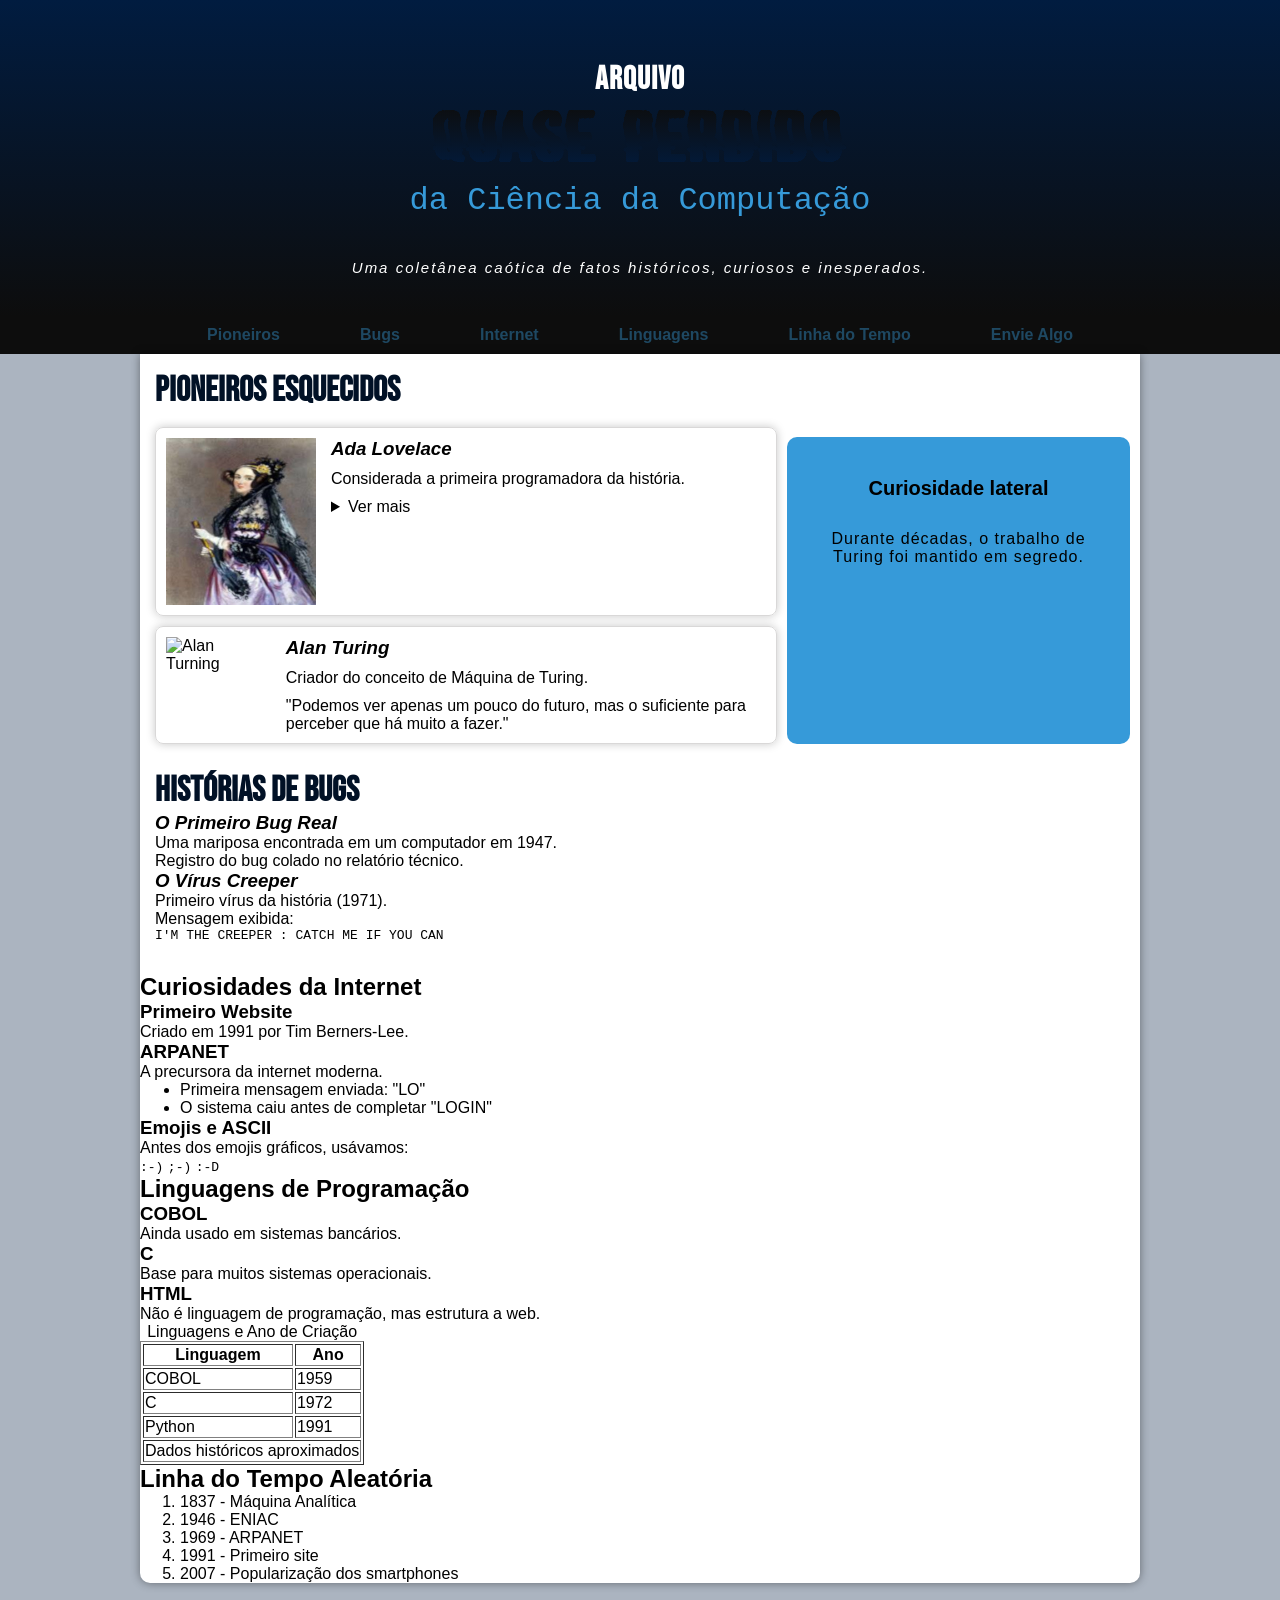
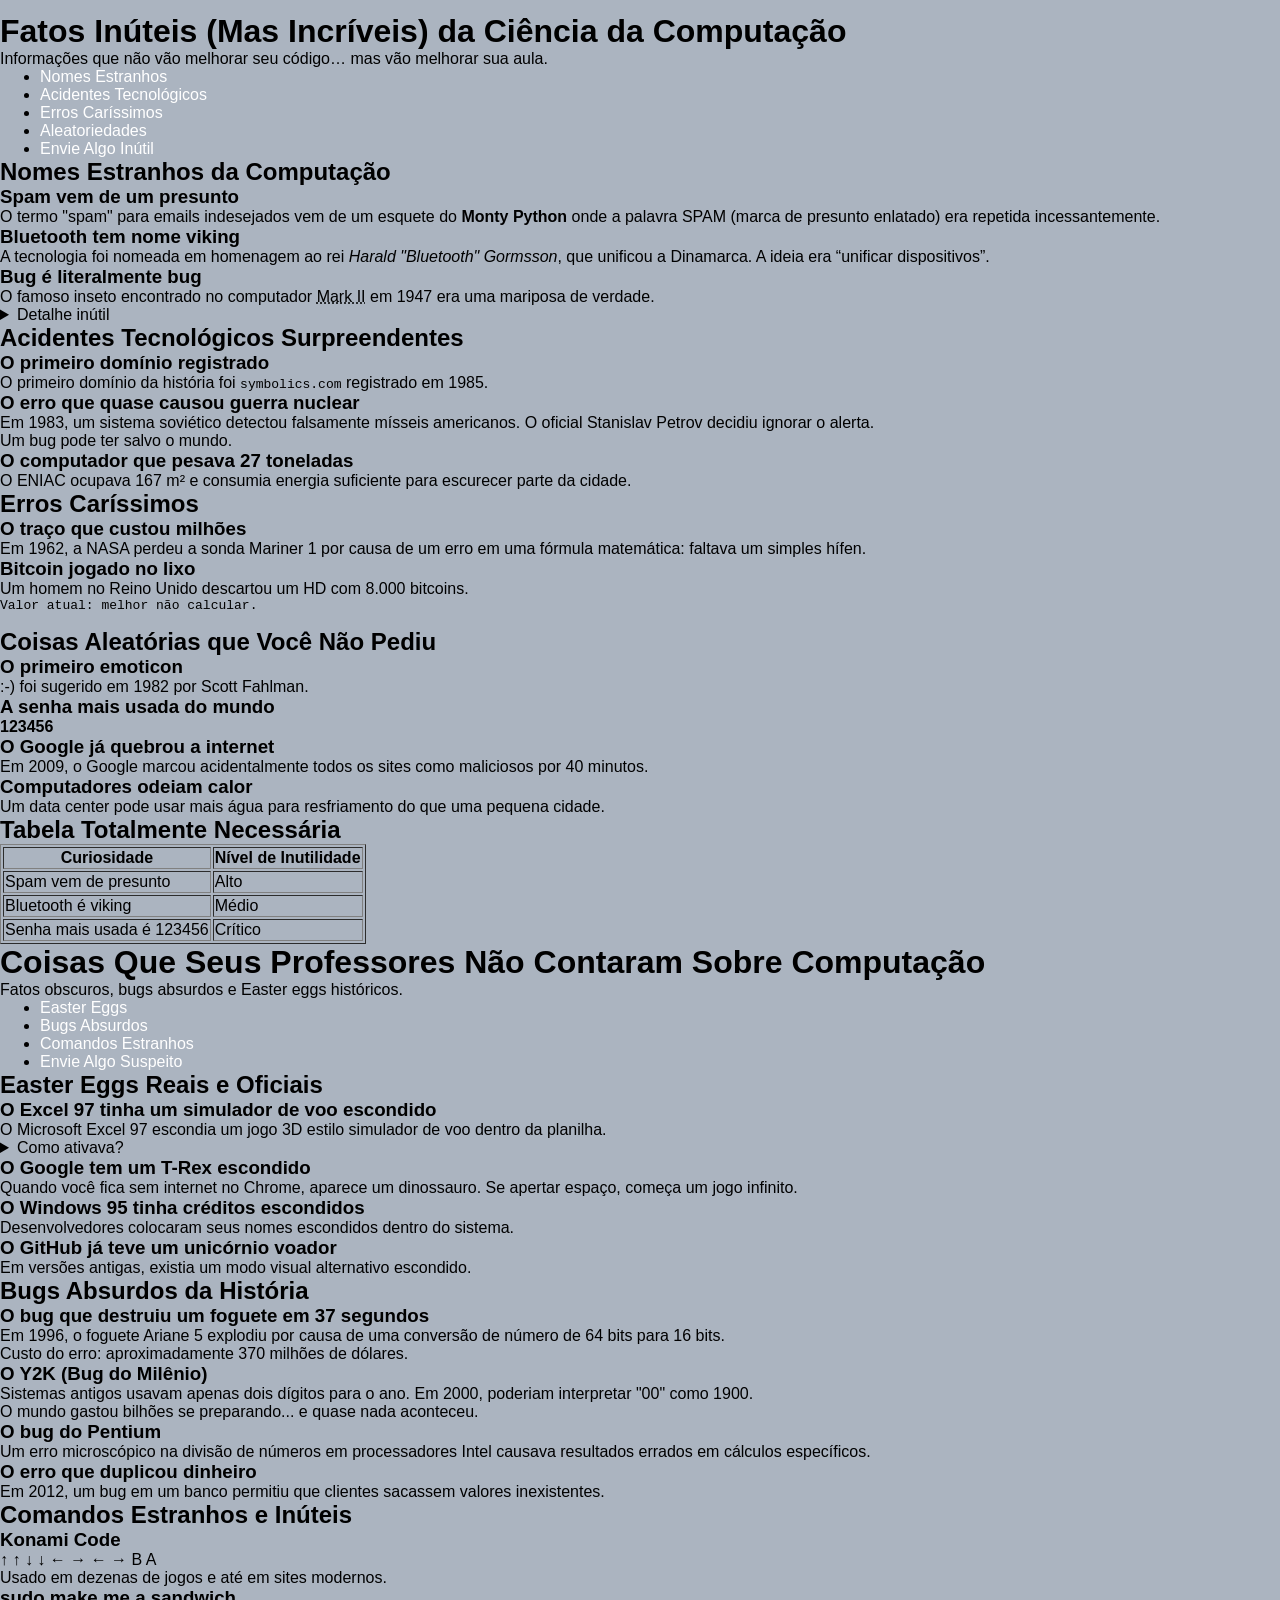
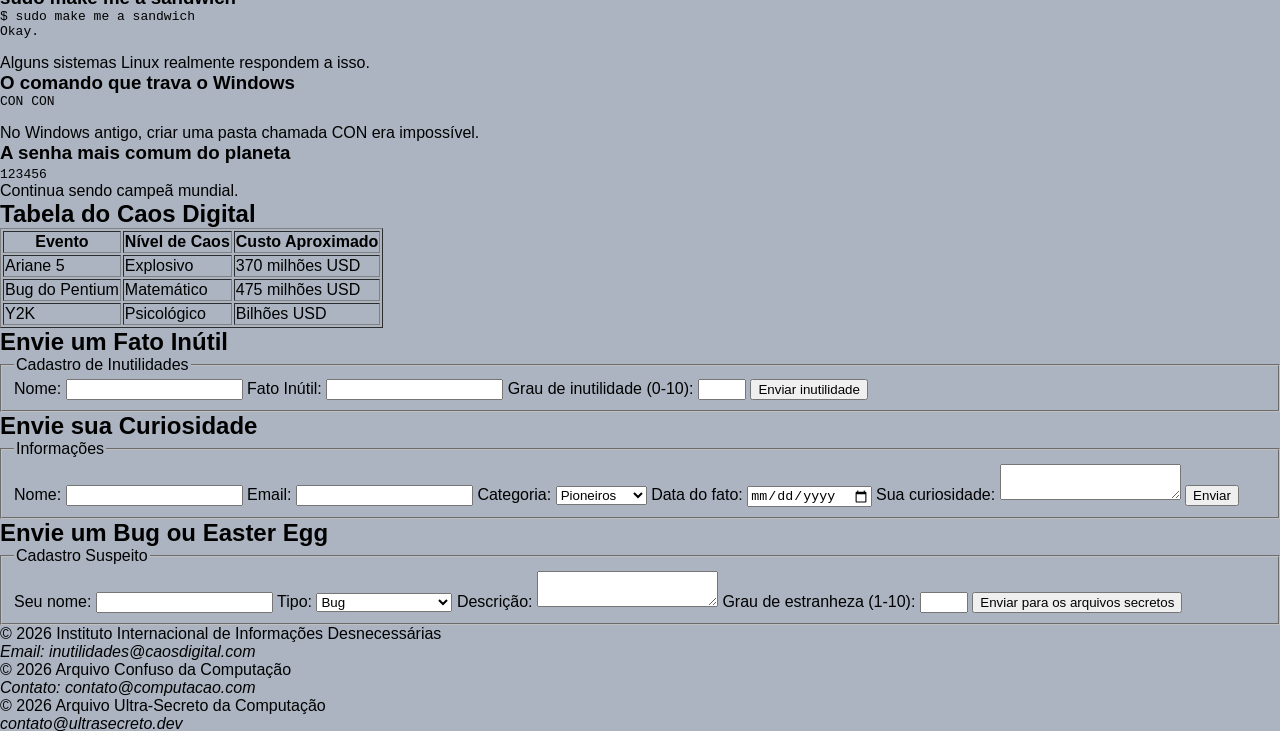
==== commit df0f9ccd: "Avanço no CSS da atividade03" ====
--- a/atividade-03/main.html
+++ b/atividade-03/main.html
@@ -34,29 +34,35 @@
         <section id="pioneiros">
             <h2>Pioneiros Esquecidos</h2>
 
-            <article>
-                <h3>Ada Lovelace</h3>
-                <img src="imagens/Ada Lovelace270.jpg" alt="Ada Lovelace" class="imagens">
-                <p>Considerada a primeira programadora da história.</p>
-                <details>
-                    <summary>Ver mais</summary>
-                    <p>Ela escreveu um algoritmo para a Máquina Analítica no século XIX.</p>
-                </details>
-            </article>
-
-            <article>
-                <h3>Alan Turing</h3>
-                <img src="imagens/Alan Turning.jpg" alt="">
-                <p>Criador do conceito de Máquina de Turing.</p>
-                <blockquote>
-                    "Podemos ver apenas um pouco do futuro, mas o suficiente para perceber que há muito a fazer."
-                </blockquote>
-            </article>
-
-            <aside>
-                <h4>Curiosidade lateral</h4>
-                <p>Durante décadas, o trabalho de Turing foi mantido em segredo.</p>
-            </aside>
+            <div id="layout-pioneiros">
+                <div id="layout-cards">
+                    <article class="card">
+                        <img src="imagens/Ada Lovelace270.jpg" alt="Ada Lovelace">
+                        <div class="conteudo">
+                            <h3>Ada Lovelace</h3>
+                            <p>Considerada a primeira programadora da história.</p>
+                            <details>
+                                <summary>Ver mais</summary>
+                                <p>Ela escreveu um algoritmo para a Máquina Analítica no século XIX.</p>
+                            </details>
+                        </div>
+                    </article>
+                    <article class="card">
+                        <img src="imagens/Alan Turning270.jpg" alt="Alan Turning">
+                        <div class="conteudo">
+                            <h3>Alan Turing</h3>
+                            <p>Criador do conceito de Máquina de Turing.</p>
+                            <blockquote>
+                                "Podemos ver apenas um pouco do futuro, mas o suficiente para perceber que há muito a fazer."
+                            </blockquote>
+                        </div>
+                    </article>
+                </div>
+                <aside>
+                    <h4>Curiosidade lateral</h4>
+                    <p>Durante décadas, o trabalho de Turing foi mantido em segredo.</p>
+                </aside>
+            </div>
         </section>
 
         <section id="bugs">
--- a/atividade-03/estilo/style.css
+++ b/atividade-03/estilo/style.css
@@ -19,6 +19,7 @@
     --cor03: #011C40;
     --cor04: #011126;
     --cor05: #0D0D0D;
+    --cor-fundo: #011c4054;
 
     --fonte-titulo01: "Bebas Neue", sans-serif;
     --fonte-titulo02: 'Hackerchaos', Arial;
@@ -30,14 +31,38 @@
         GERAL     
 -------------------*/
 
+* {
+    margin: 0px;
+}
+
 body {
     font-family: var(--fonte-padrão);
+    background-color: var(--cor-fundo);
 }
 
 a {
     text-decoration: none;
     color: white;
 }
+
+/*----------------- 
+       MAIN
+-------------------*/
+
+main {
+    min-width: 300px;
+    max-width: 1000px;
+
+    margin: auto;
+    margin-bottom: 30px;
+    
+
+    background-color: white;
+    box-shadow: 0px 0px 10px rgba(0, 0, 0, 0.41);
+    border-bottom-left-radius: 10px;
+    border-bottom-right-radius: 10px;
+}
+
 
 /*----------------- 
         TOPO   
@@ -143,33 +168,99 @@
     border-radius: 5px;
 }
 
-/*----------------- 
-       SEÇÕES  
--------------------*/
+
+/*----------------- 
+      PIONEIROS
+-------------------*/
+
+#layout-pioneiros {
+    display: flex;
+}
+
+#layout-cards {
+    flex-direction: column;
+}
 
 #pioneiros {
-    min-width: 300px;
-    max-width: 1000px;
-
-    margin: auto;
+    margin-left: 15px;
+}
+
+#pioneiros h2 {
+    font-size: 35px;
+    color: var(--cor04);
+    font-family: var(--fonte-titulo01);
+
+    padding: 15px 0px;
+}
+
+/* ---- CARDS ---- */
+.card {
+   display: flex; /* Deixar os elementos lado a lado */
+   gap: 15px;     /* Distância entre eles*/
+
+   width: 600px;
+   padding: 10px;
+   margin-bottom: 10px;
+
+   border: 1px solid rgb(217, 216, 216);
+   border-radius: 8px;
+   box-shadow: 0px 0px 10px rgba(0, 0, 0, 0.218);
+}
+
+.card img {
+     width: 150px;
+}
+/* -------------- */
+
+.conteudo {
+    display: flex;
+    flex-direction: column; /* Deixar o conteúdo um embaixo do outro*/
+}
+
+.conteudo h3 {
+    font-family: var(--fonte-padrão);
+    font-style: italic;
+}
+
+.conteudo p {
+    padding: 10px 0px;
+}
+
+aside {
+    background-color: var(--cor02);
+    padding: 40px;
+    border-radius: 10px;
+    margin: 10px;
+
+    text-align: center;    
+}
+
+aside h4 {
+    font-size: 20px;
     margin-bottom: 30px;
-    padding: 20px;
-
-    box-shadow: 0px 0px 10px rgba(0, 0, 0, 0.41);
-    border-bottom-left-radius: 10px;
-    border-bottom-right-radius: 10px;
-}
-
-#pioneiros h2 {
+}
+
+aside p {
+    letter-spacing: 1px;
+}
+
+/*----------------- 
+        BUGS
+-------------------*/
+
+#bugs {
+    padding: 15px 0px;
+    margin-left: 15px;
+}
+
+
+#bugs h2{
+    color: var(--cor04);
+    font-size: 35px;
     font-family: var(--fonte-titulo01);
-    font-size: 40px;
-    letter-spacing: 1px;
-    color: var(--cor04);
-}
-
-#pioneiros img {
-    
-}
-
-
-
+}
+
+#bugs h3{
+    font-family: var(--fonte-padrão);
+    font-style: italic;
+}
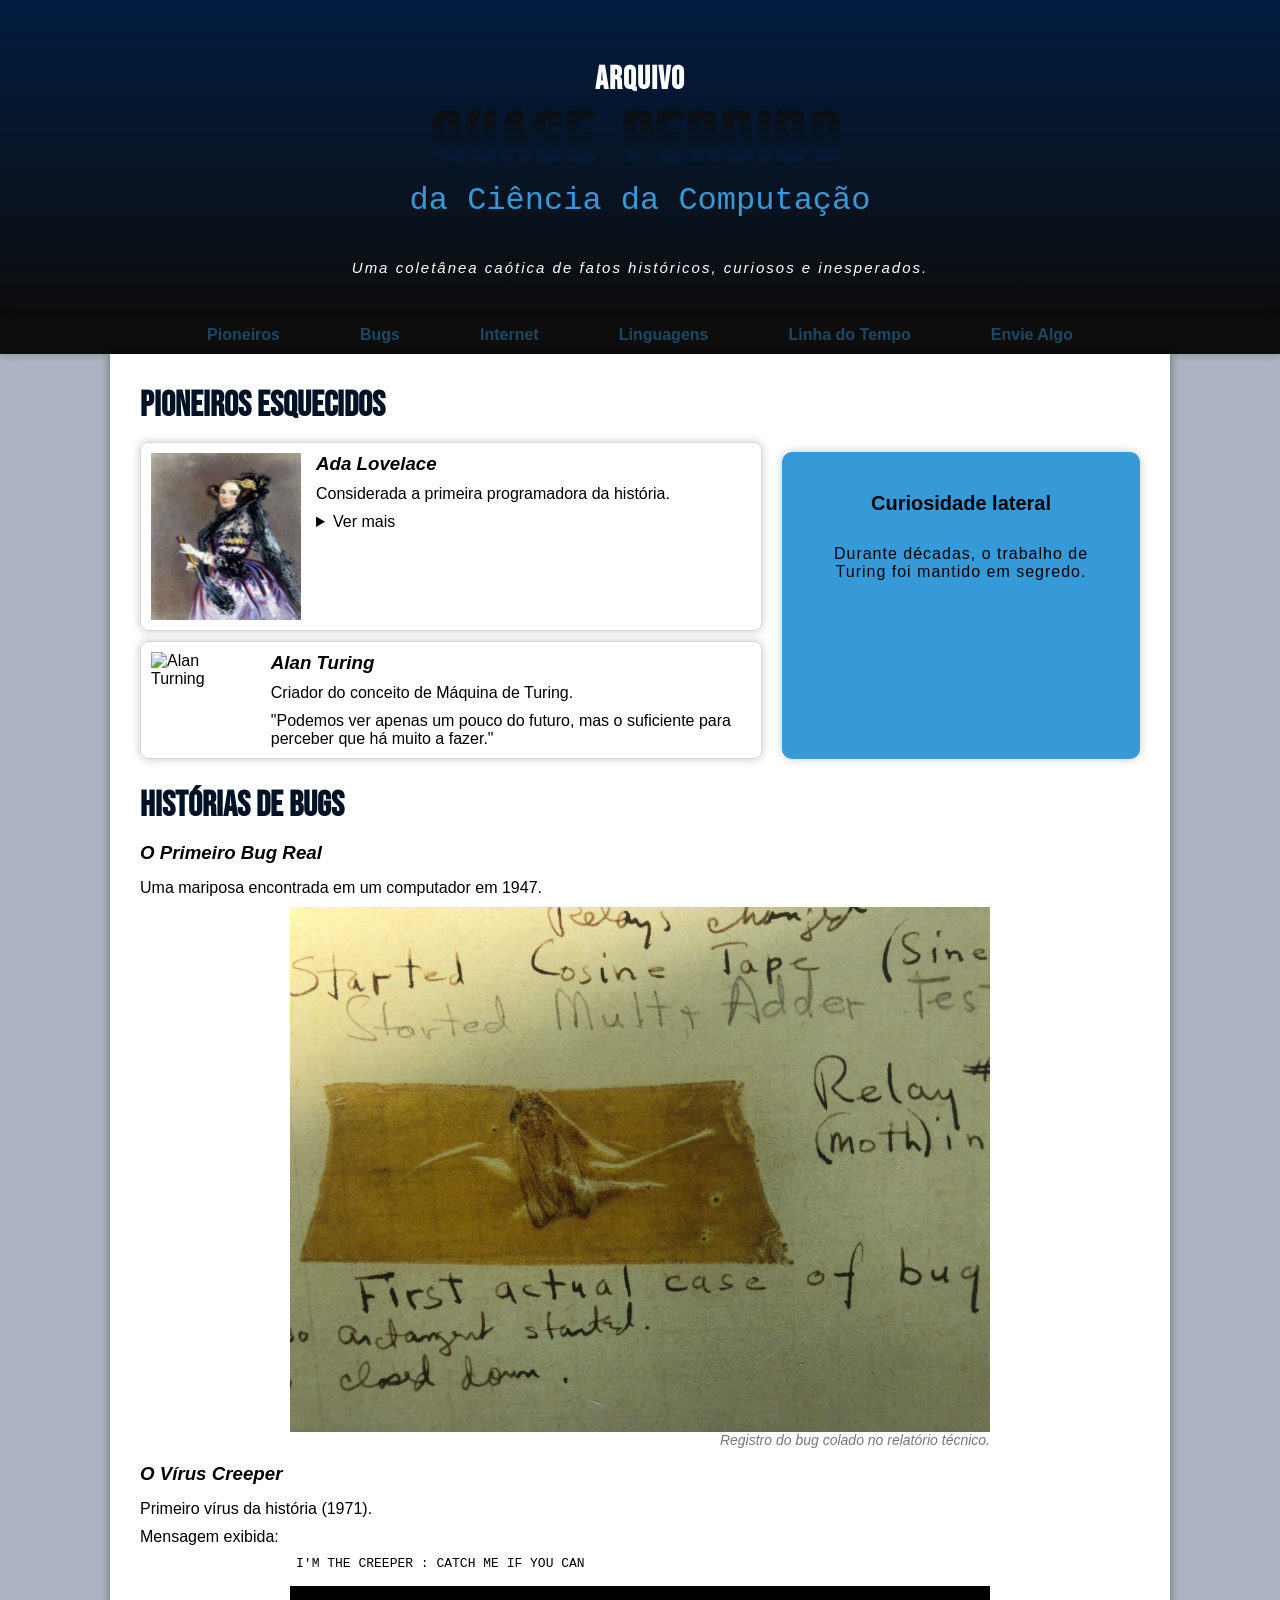
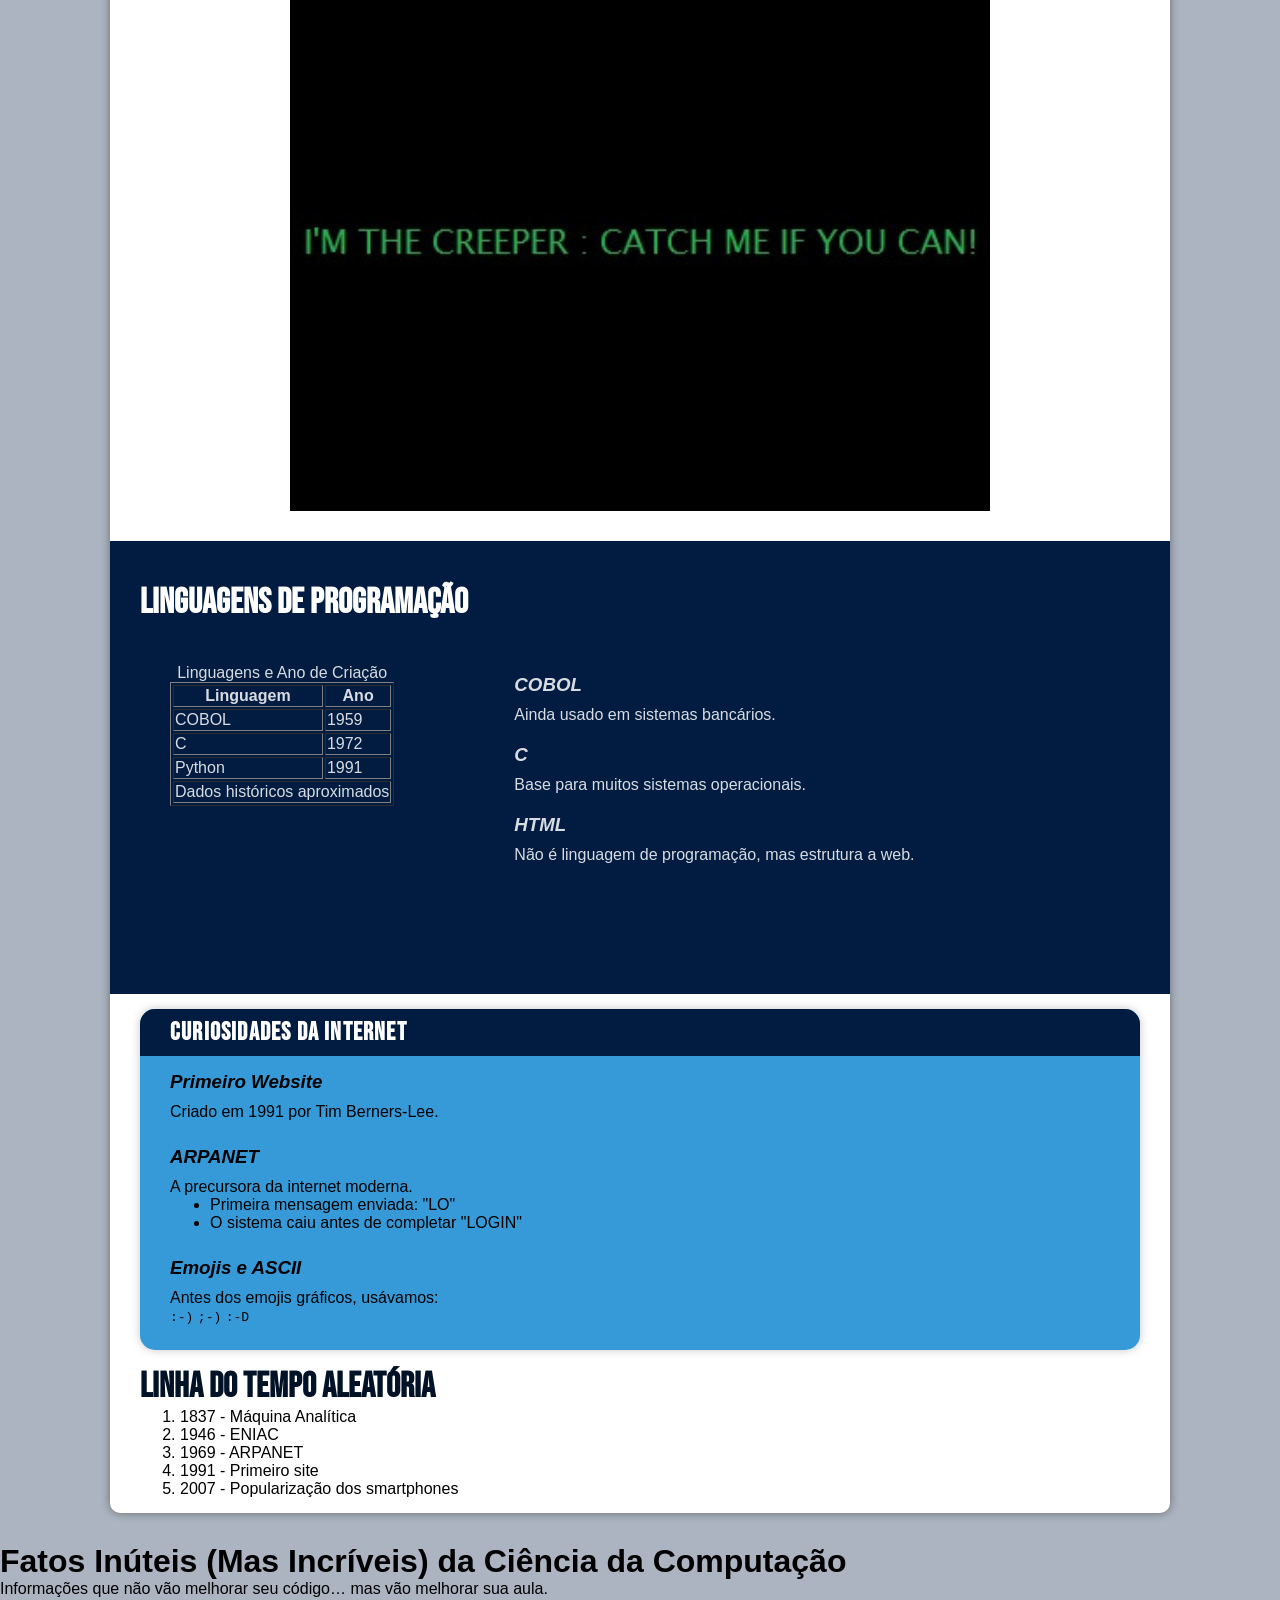
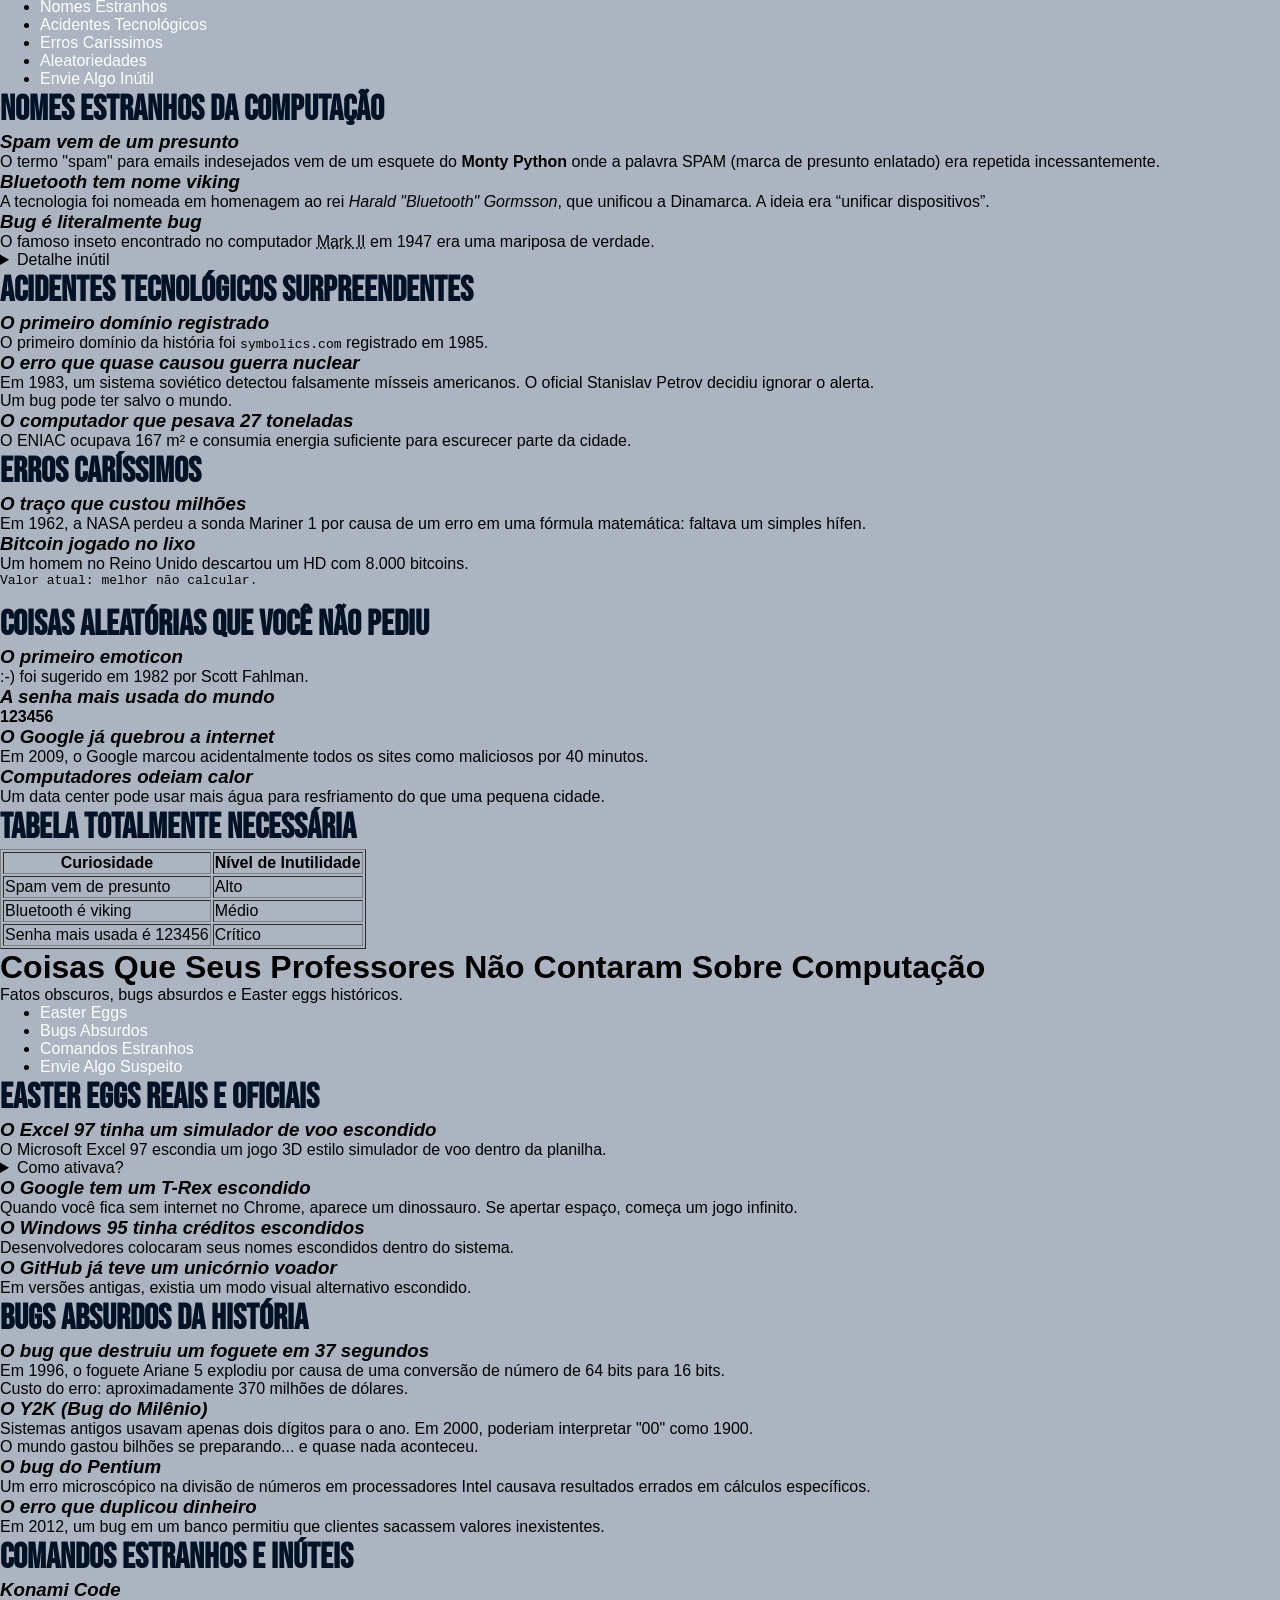
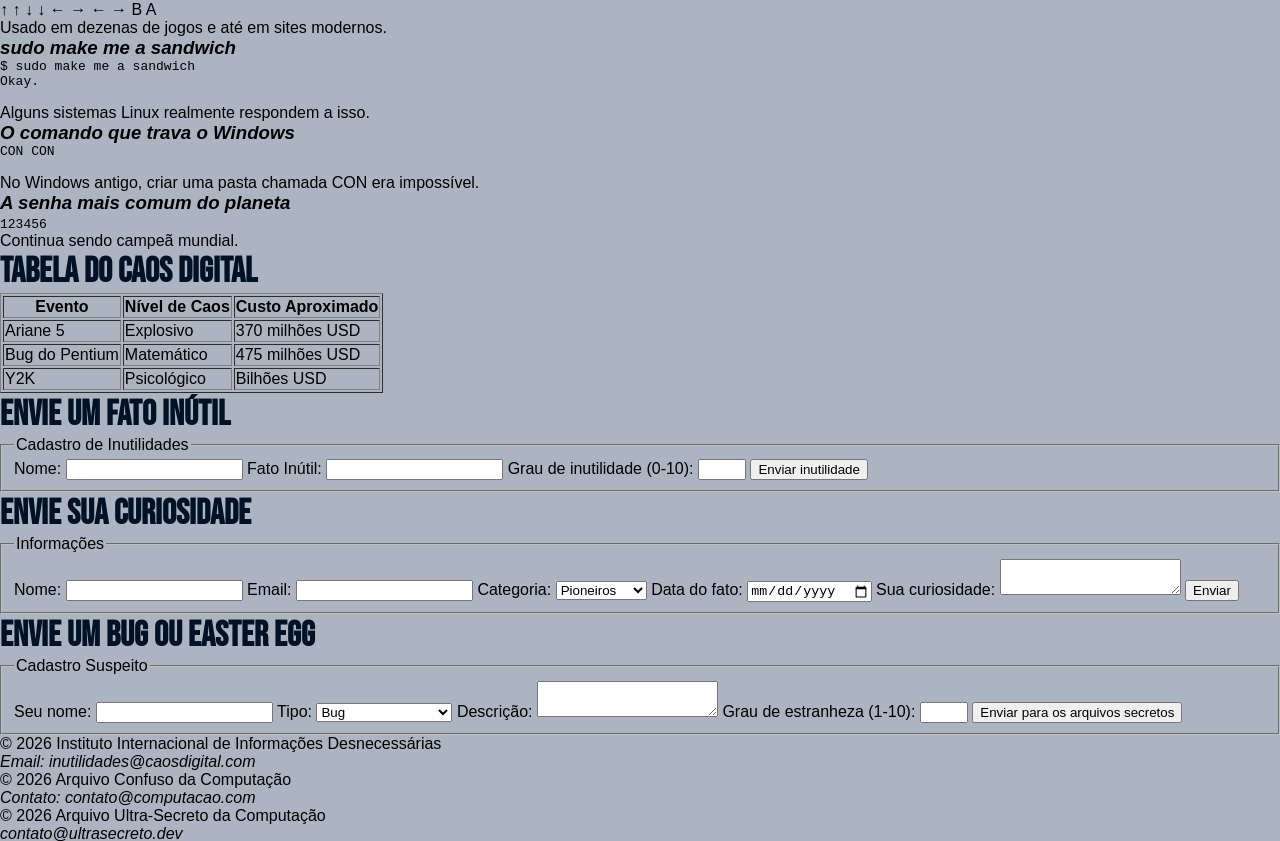
==== commit c617f0f8: "Continuação da atividade-03" ====
--- a/atividade-03/main.html
+++ b/atividade-03/main.html
@@ -35,8 +35,8 @@
             <h2>Pioneiros Esquecidos</h2>
 
             <div id="layout-pioneiros">
-                <div id="layout-cards">
-                    <article class="card">
+                <div id="layout-cards01">
+                    <article class="card01">
                         <img src="imagens/Ada Lovelace270.jpg" alt="Ada Lovelace">
                         <div class="conteudo">
                             <h3>Ada Lovelace</h3>
@@ -47,7 +47,7 @@
                             </details>
                         </div>
                     </article>
-                    <article class="card">
+                    <article class="card01">
                         <img src="imagens/Alan Turning270.jpg" alt="Alan Turning">
                         <div class="conteudo">
                             <h3>Alan Turing</h3>
@@ -71,22 +71,76 @@
             <article>
                 <h3>O Primeiro Bug Real</h3>
                 <p>Uma mariposa encontrada em um computador em 1947.</p>
-                <figure>
-                    <figcaption>Registro do bug colado no relatório técnico.</figcaption>
-                </figure>
+                <div class="img-legenda">
+                    <img src="imagens/mariposa.jpg" alt="Registro da mariposa">
+                    <figure>
+                        <figcaption>Registro do bug colado no relatório técnico.</figcaption>
+                    </figure>
+                </div>
             </article>
-
+    
             <article>
                 <h3>O Vírus Creeper</h3>
                 <p>Primeiro vírus da história (1971).</p>
                 <p>Mensagem exibida:</p>
                 <pre>
-I'M THE CREEPER : CATCH ME IF YOU CAN
+                    I'M THE CREEPER : CATCH ME IF YOU CAN
                 </pre>
+                <img src="imagens/CreeperWorm.jpg" alt="Vírus Creeper">
             </article>
         </section>
 
-        <section id="internet">
+        <section id="linguagens">
+            <h2>Linguagens de Programação</h2>
+            <div id="layout-linguagens">
+                <div>
+                    <table border="1">
+                        <caption>Linguagens e Ano de Criação</caption>
+                        <thead>
+                            <tr>
+                                <th>Linguagem</th>
+                                <th>Ano</th>
+                            </tr>
+                        </thead>
+                        <tbody>
+                            <tr>
+                                <td>COBOL</td>
+                                <td>1959</td>
+                            </tr>
+                            <tr>
+                                <td>C</td>
+                                <td>1972</td>
+                            </tr>
+                            <tr>
+                                <td>Python</td>
+                                <td>1991</td>
+                            </tr>
+                        </tbody>
+                        <tfoot>
+                            <tr>
+                                <td colspan="2">Dados históricos aproximados</td>
+                            </tr>
+                        </tfoot>
+                    </table>
+                </div>
+                <div id="layout-definicoes">
+                    <article>
+                        <h3>COBOL</h3>
+                        <p>Ainda usado em sistemas bancários.</p>
+                    </article>
+                    <article>
+                        <h3>C</h3>
+                        <p>Base para muitos sistemas operacionais.</p>
+                    </article>
+                    <article>
+                        <h3>HTML</h3>
+                        <p>Não é linguagem de programação, mas estrutura a web.</p>
+                    </article>
+                </div>
+            </div>
+        </section>
+
+                <section id="internet">
             <h2>Curiosidades da Internet</h2>
 
             <article>
@@ -110,56 +164,6 @@
                 <code>;-)</code>
                 <code>:-D</code>
             </article>
-        </section>
-
-        <section id="linguagens">
-            <h2>Linguagens de Programação</h2>
-
-            <article>
-                <h3>COBOL</h3>
-                <p>Ainda usado em sistemas bancários.</p>
-            </article>
-
-            <article>
-                <h3>C</h3>
-                <p>Base para muitos sistemas operacionais.</p>
-            </article>
-
-            <article>
-                <h3>HTML</h3>
-                <p>Não é linguagem de programação, mas estrutura a web.</p>
-            </article>
-
-            <div>
-                <table border="1">
-                    <caption>Linguagens e Ano de Criação</caption>
-                    <thead>
-                        <tr>
-                            <th>Linguagem</th>
-                            <th>Ano</th>
-                        </tr>
-                    </thead>
-                    <tbody>
-                        <tr>
-                            <td>COBOL</td>
-                            <td>1959</td>
-                        </tr>
-                        <tr>
-                            <td>C</td>
-                            <td>1972</td>
-                        </tr>
-                        <tr>
-                            <td>Python</td>
-                            <td>1991</td>
-                        </tr>
-                    </tbody>
-                    <tfoot>
-                        <tr>
-                            <td colspan="2">Dados históricos aproximados</td>
-                        </tr>
-                    </tfoot>
-                </table>
-            </div>
         </section>
 
         <section id="linha-do-tempo">
--- a/atividade-03/estilo/style.css
+++ b/atividade-03/estilo/style.css
@@ -45,6 +45,38 @@
     color: white;
 }
 
+h2 {
+    color: var(--cor04);
+    font-size: 35px;
+    font-family: var(--fonte-titulo01);
+}
+
+h3 {
+    font-family: var(--fonte-padrão);
+    font-style: italic;
+}
+
+/*----------------- 
+        CARDS
+-------------------*/
+
+.card01 {
+   display: flex; /* Deixar os elementos lado a lado */
+   gap: 15px;     /* Distância entre eles*/
+
+   width: 600px;
+   padding: 10px;
+   margin-bottom: 10px;
+
+   border: 1px solid rgb(217, 216, 216);
+   border-radius: 8px;
+   box-shadow: 0px 0px 10px rgba(0, 0, 0, 0.218);
+}
+
+.card01 img {
+     width: 150px;
+}
+
 /*----------------- 
        MAIN
 -------------------*/
@@ -55,6 +87,7 @@
 
     margin: auto;
     margin-bottom: 30px;
+    padding: 15px 30px;
     
 
     background-color: white;
@@ -139,6 +172,7 @@
 
 #menu-principal {
     background-color: var(--cor05);
+    box-shadow: 0px 0px 10px rgba(0, 0, 0, 0.218);
     padding: 10px;
 }
 
@@ -177,49 +211,17 @@
     display: flex;
 }
 
-#layout-cards {
+#layout-cards01 {
     flex-direction: column;
 }
 
-#pioneiros {
-    margin-left: 15px;
-}
-
 #pioneiros h2 {
-    font-size: 35px;
-    color: var(--cor04);
-    font-family: var(--fonte-titulo01);
-
     padding: 15px 0px;
 }
-
-/* ---- CARDS ---- */
-.card {
-   display: flex; /* Deixar os elementos lado a lado */
-   gap: 15px;     /* Distância entre eles*/
-
-   width: 600px;
-   padding: 10px;
-   margin-bottom: 10px;
-
-   border: 1px solid rgb(217, 216, 216);
-   border-radius: 8px;
-   box-shadow: 0px 0px 10px rgba(0, 0, 0, 0.218);
-}
-
-.card img {
-     width: 150px;
-}
-/* -------------- */
 
 .conteudo {
     display: flex;
     flex-direction: column; /* Deixar o conteúdo um embaixo do outro*/
-}
-
-.conteudo h3 {
-    font-family: var(--fonte-padrão);
-    font-style: italic;
 }
 
 .conteudo p {
@@ -230,9 +232,10 @@
     background-color: var(--cor02);
     padding: 40px;
     border-radius: 10px;
-    margin: 10px;
-
-    text-align: center;    
+    margin: 10px 0px 10px 20px;
+
+    text-align: center;   
+    box-shadow: 0px 0px 10px rgba(0, 0, 0, 0.218); 
 }
 
 aside h4 {
@@ -250,17 +253,100 @@
 
 #bugs {
     padding: 15px 0px;
-    margin-left: 15px;
-}
-
-
-#bugs h2{
-    color: var(--cor04);
-    font-size: 35px;
-    font-family: var(--fonte-titulo01);
-}
+}
+
 
 #bugs h3{
-    font-family: var(--fonte-padrão);
+    margin: 15px 0px;
+
+}
+
+#bugs p {
+    margin: 10px 0px;
+}
+
+#bugs img {
+    display: block;
+    margin: auto;
+    width: 700px;
+}
+
+.img-legenda {
+    width: 700px;
+    margin: auto;
+}
+
+.img-legenda figcaption {
+    text-align: right;
+    font-size: 14px;
+    color: #555;
+}
+
+figcaption {
     font-style: italic;
-}+    opacity: 0.8;
+}
+
+/*----------------- 
+      INTERNET
+-------------------*/
+
+#internet {
+    background-color: var(--cor02);
+    padding: 10px 30px 25px 30px;
+    margin: 15px 0px;
+    border-radius: 15px;
+     box-shadow: 0px 0px 10px rgba(0, 0, 0, 0.218); 
+}
+
+#internet h2 {
+    color: #ffffff;
+    font-size: 25px;
+    letter-spacing: 1.2px;
+    background-color: var(--cor03);
+    margin: -10px -30px;
+    padding: 8px 30px;
+    border-radius: 15px 15px 0px 0px;
+}
+
+#internet h3 {
+    margin: 25px 0px 10px 0px;
+}
+
+
+/*----------------- 
+      INTERNET
+-------------------*/
+
+#layout-linguagens {
+    display: flex;
+    margin: 40px 0px 40px 30px;
+    gap: 120px;
+}
+
+#layout-definicoes {
+    flex-direction: column;
+}
+
+#linguagens {
+    background-color: var(--cor03);
+    color: rgba(255, 255, 255, 0.848);
+    margin: 15px -30px;
+    padding: 100px 30px 70px;
+}
+
+#linguagens h2 {
+    color: white;
+    margin-top: -60px;
+}
+
+#linguagens h3 {
+    margin: 10px 0px;
+}
+
+#linguagens p {
+    margin-bottom: 20px;
+}
+
+
+
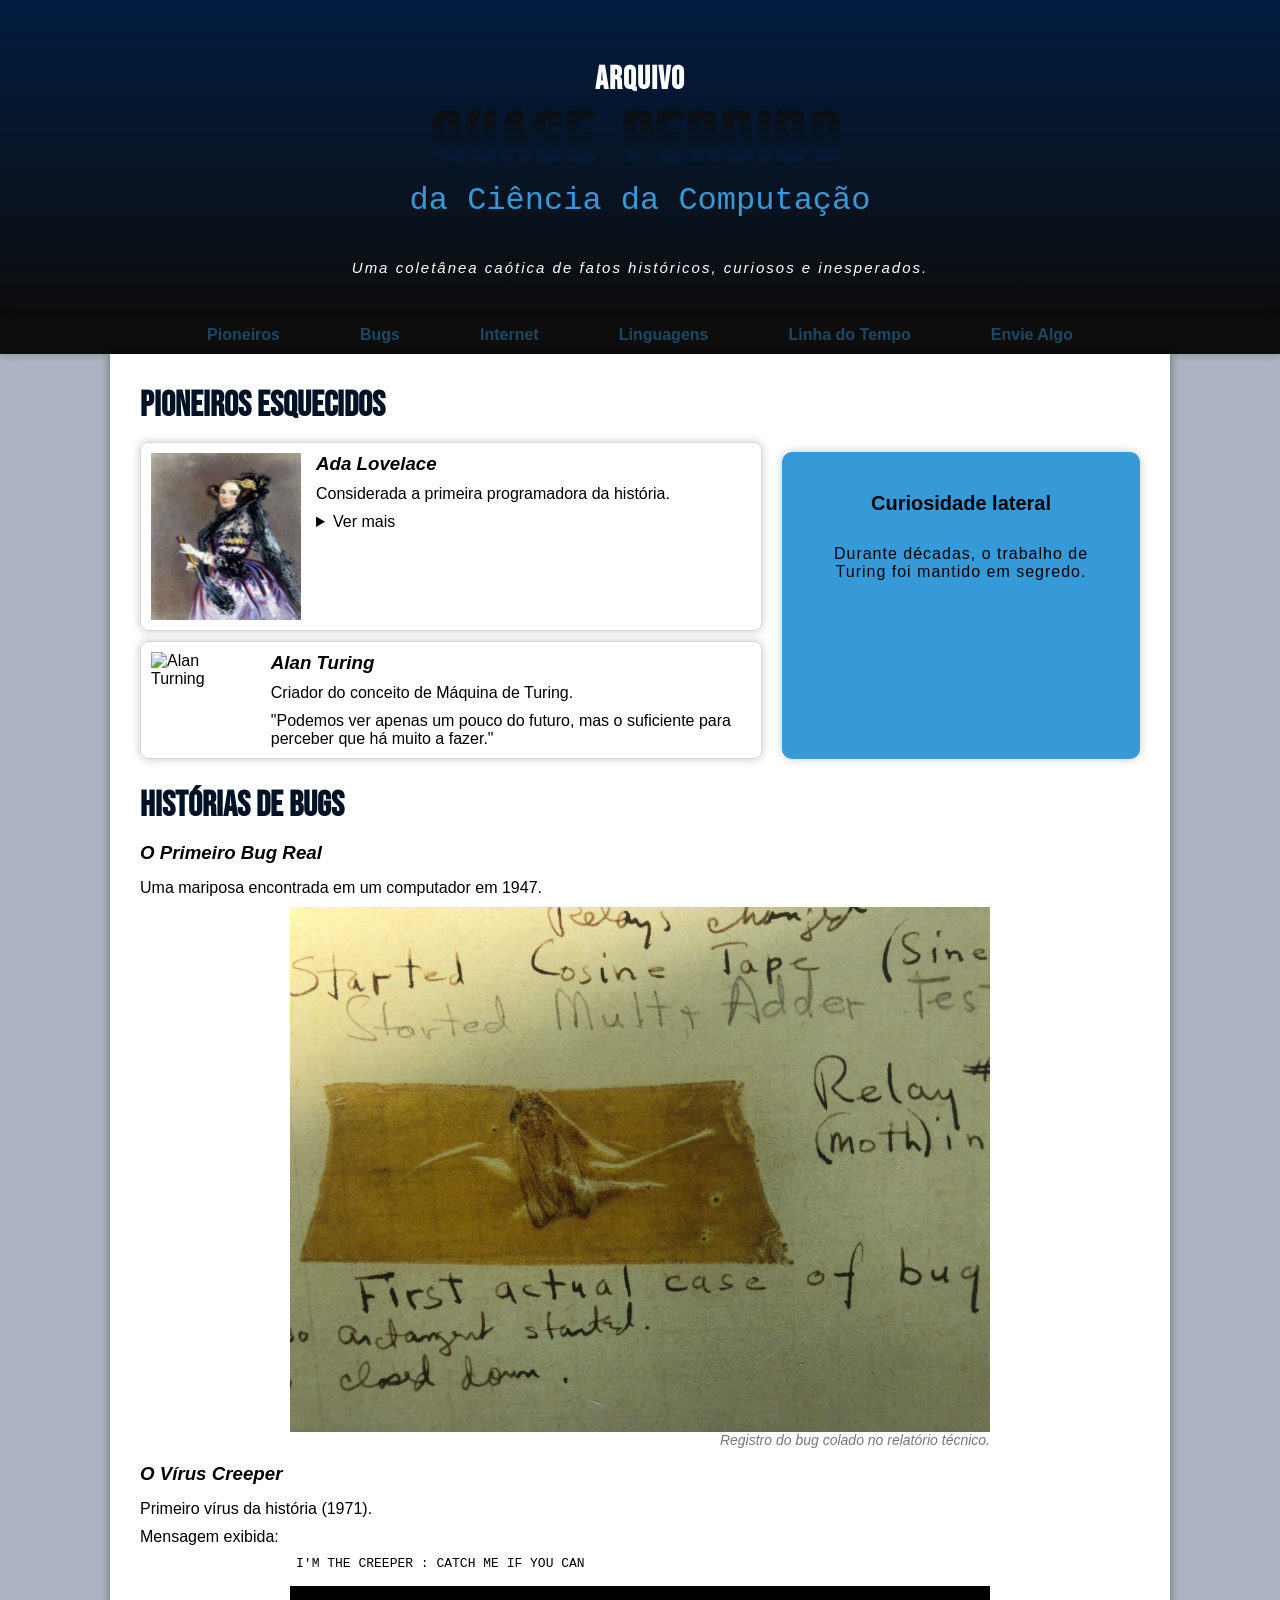
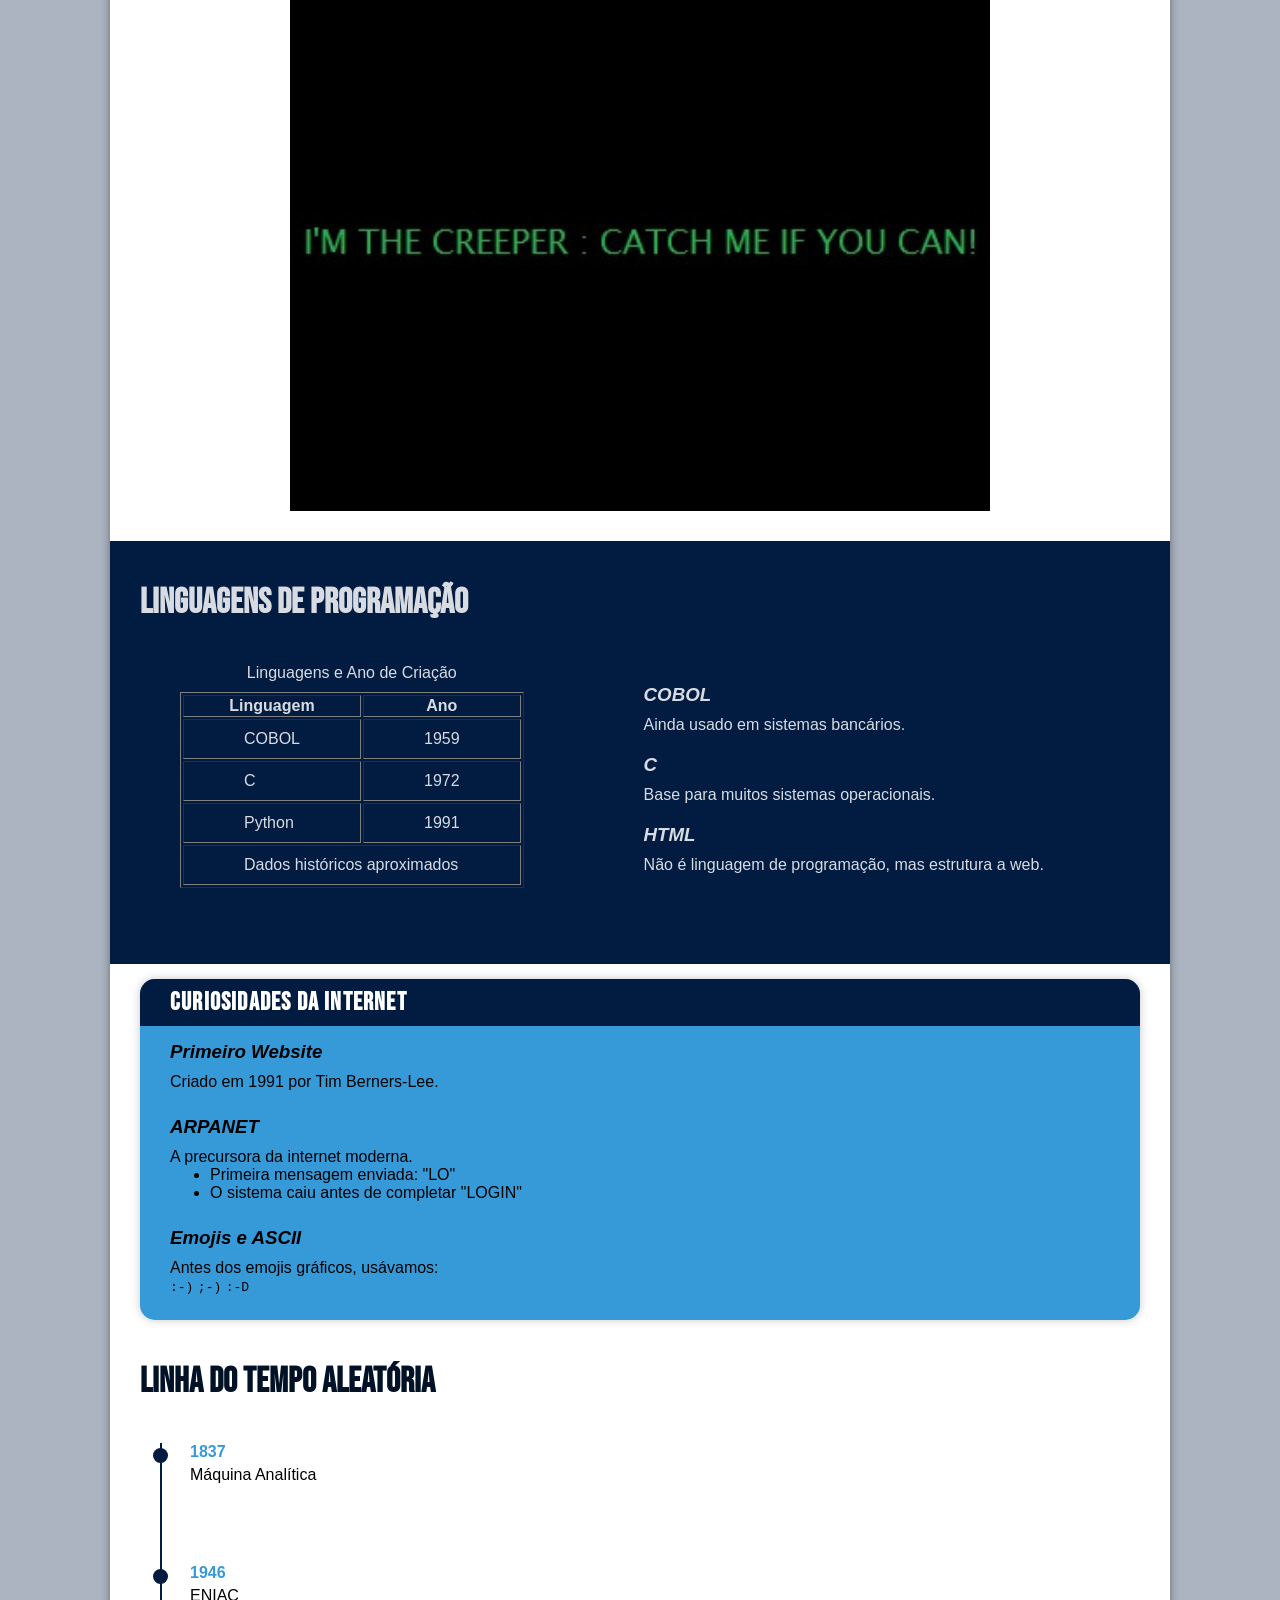
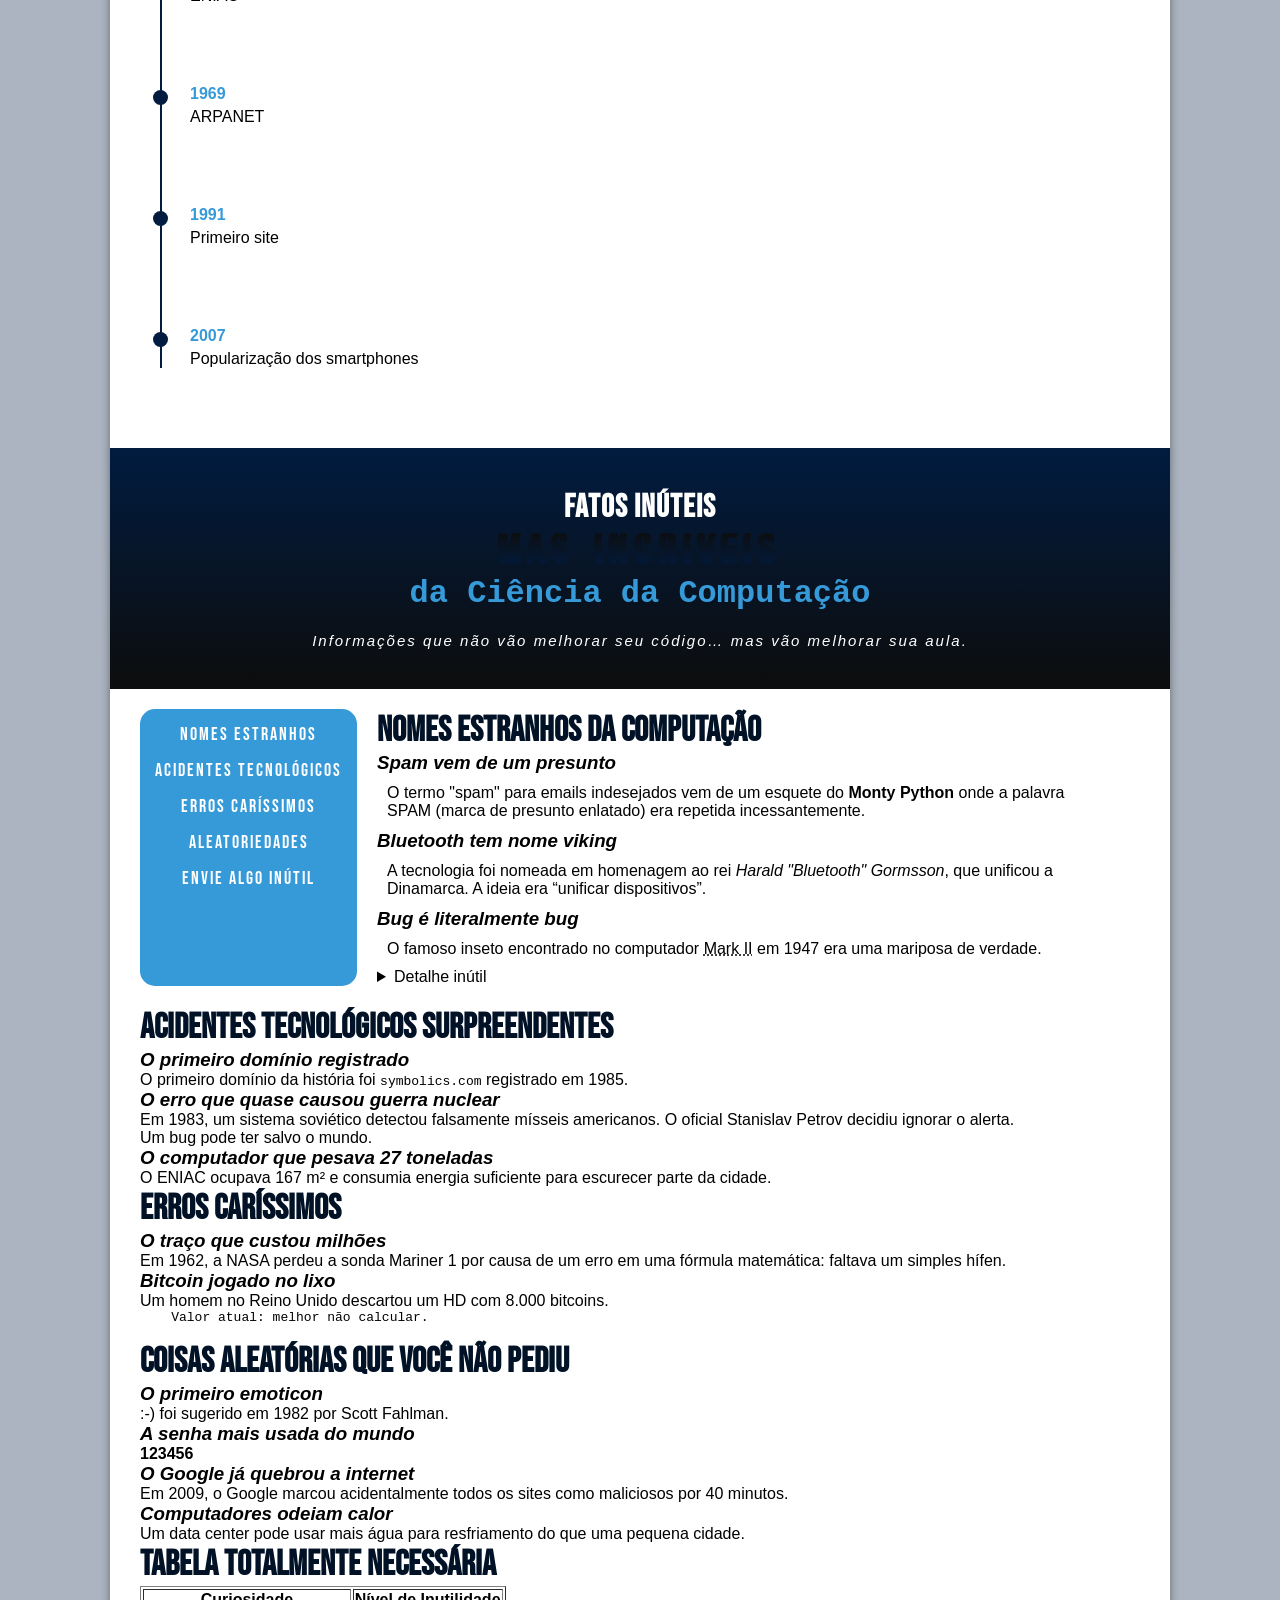
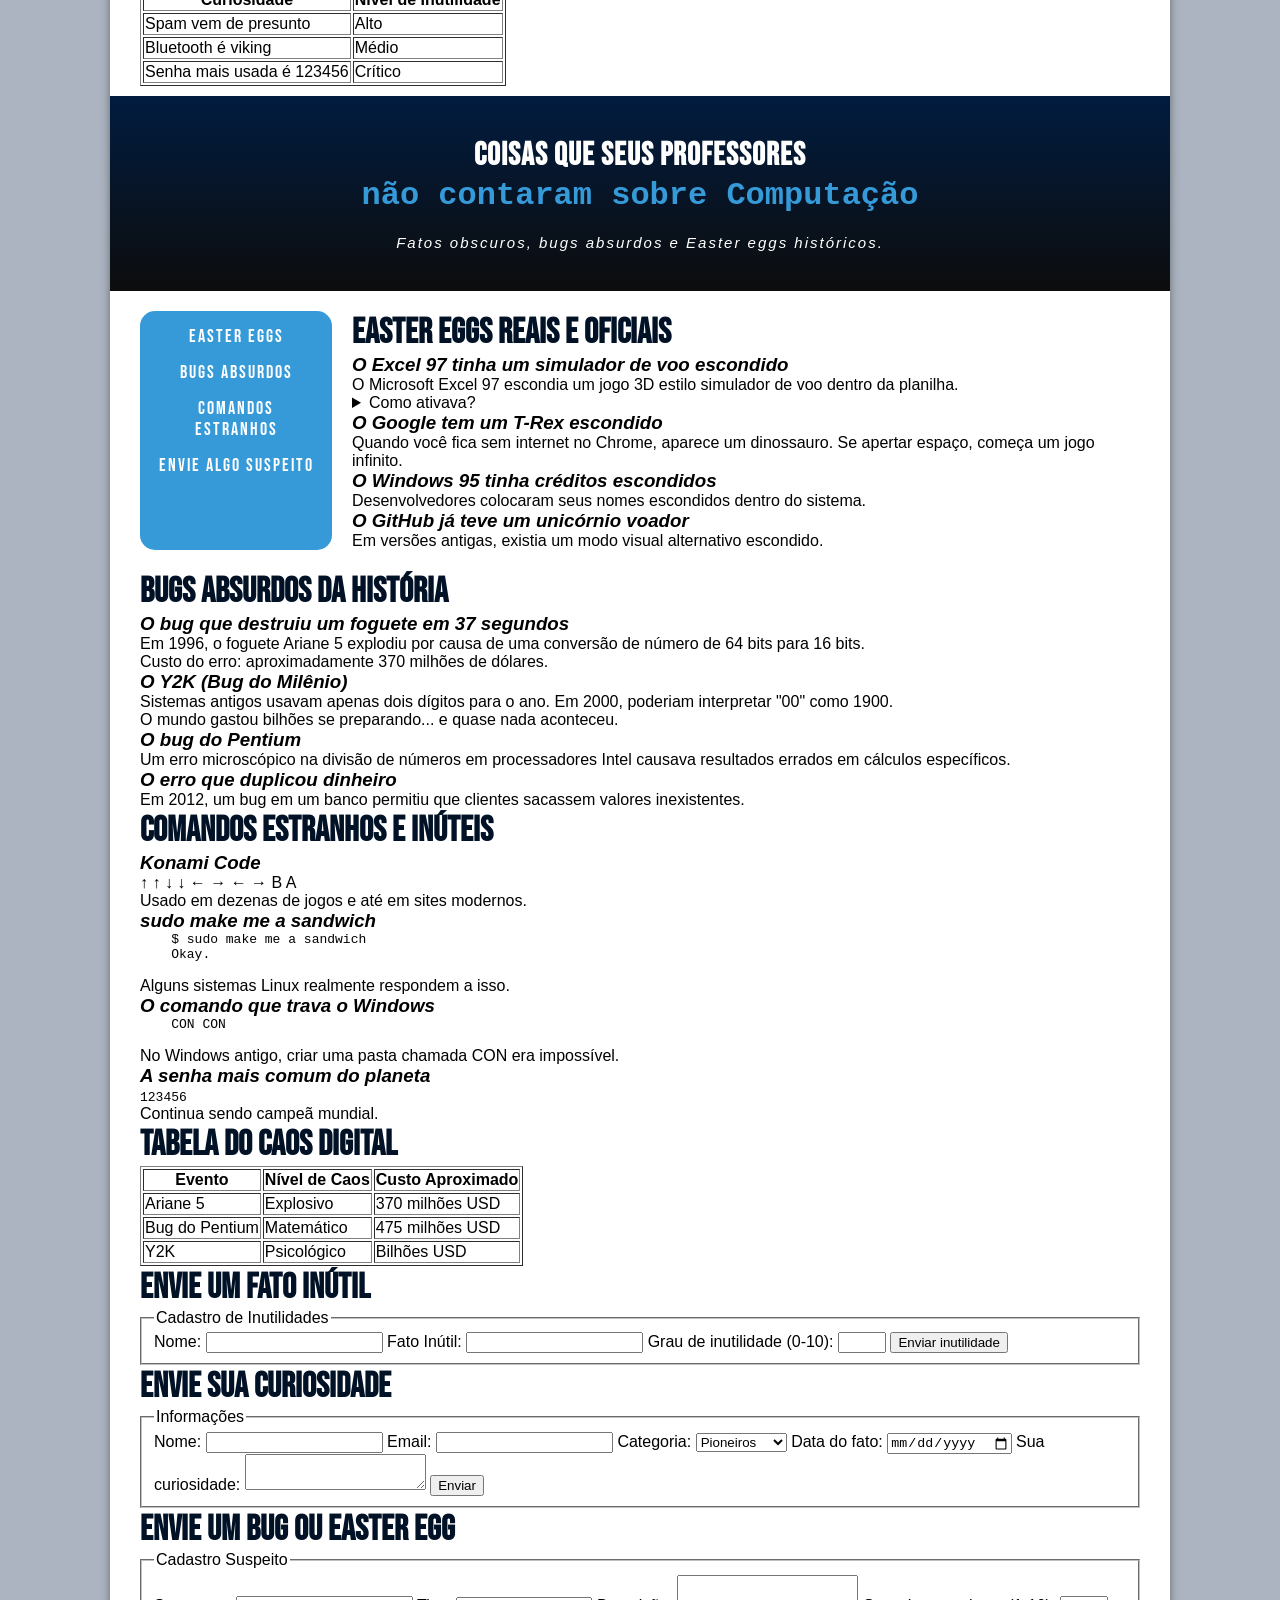
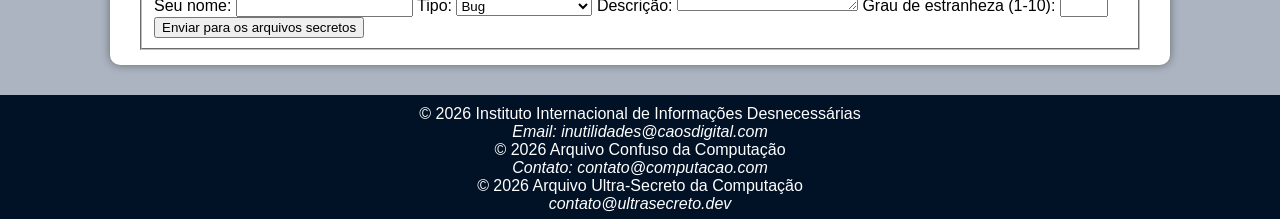
==== commit 15d99b51: "alteração na atividade 03" ====
--- a/atividade-03/main.html
+++ b/atividade-03/main.html
@@ -140,7 +140,7 @@
             </div>
         </section>
 
-                <section id="internet">
+        <section id="internet">
             <h2>Curiosidades da Internet</h2>
 
             <article>
@@ -169,451 +169,455 @@
         <section id="linha-do-tempo">
             <h2>Linha do Tempo Aleatória</h2>
 
-            <ol>
-                <li>1837 - Máquina Analítica</li>
-                <li>1946 - ENIAC</li>
-                <li>1969 - ARPANET</li>
-                <li>1991 - Primeiro site</li>
-                <li>2007 - Popularização dos smartphones</li>
-            </ol>
+            <ul class="timeline">
+                <li>
+                    <span class="date">1837</span> 
+                    <p>Máquina Analítica</p>
+                </li>
+                <li>
+                    <span class="date">1946</span>
+                    <p>ENIAC</p>
+                </li>
+                <li>
+                    <span class="date">1969</span> 
+                    <p>ARPANET</p>
+                </li>
+                <li>
+                    <span class="date">1991</span>
+                    <p>Primeiro site</p>
+                </li>
+                <li>
+                    <span class="date">2007</span> 
+                    <p>Popularização dos smartphones</p>
+                </li>
+            </ul>
         </section>
-
-
+    
+    <span class="topo2">
+        <header>
+            <h1><span class="titulo02">Fatos Inúteis</span><br><span class="distorcido02">(mas incriveis) </span><br><span class="subtitulo02">da Ciência da Computação</span></h1>
+            <p>Informações que não vão melhorar seu código… mas vão melhorar sua aula.</p>
+        </header>
+    </span>
+
+    <div class="layout-nav02">
+        <nav class="nav02">
+            <ul>
+                <li><a href="#nomes">Nomes Estranhos</a></li>
+                <li><a href="#acidentes">Acidentes Tecnológicos</a></li>
+                <li><a href="#dinheiro">Erros Caríssimos</a></li>
+                <li><a href="#aleatorio">Aleatoriedades</a></li>
+                <li><a href="#form">Envie Algo Inútil</a></li>
+            </ul>
+        </nav>
+        <section id="nomes">
+            <h2>Nomes Estranhos da Computação</h2>
+            <article>
+                <h3>Spam vem de um presunto</h3>
+                <p>
+                    O termo "spam" para emails indesejados vem de um esquete do
+                    <strong>Monty Python</strong> onde a palavra SPAM (marca de presunto enlatado)
+                    era repetida incessantemente.
+                </p>
+            </article>
+            <article>
+                <h3>Bluetooth tem nome viking</h3>
+                <p>
+                    A tecnologia foi nomeada em homenagem ao rei
+                    <em>Harald "Bluetooth" Gormsson</em>, que unificou a Dinamarca.
+                    A ideia era “unificar dispositivos”.
+                </p>
+            </article>
+            <article>
+                <h3>Bug é literalmente bug</h3>
+                <p>
+                    O famoso inseto encontrado no computador
+                    <abbr title="Harvard Mark II">Mark II</abbr> em 1947
+                    era uma mariposa de verdade.
+                </p>
+                <details>
+                    <summary>Detalhe inútil</summary>
+                    <p>O inseto ainda está preservado em um museu.</p>
+                </details>
+            </article>
+        </section>
+    </div>
+
+
+    <section id="acidentes">
+
+        <h2>Acidentes Tecnológicos Surpreendentes</h2>
+
+        <article>
+            <h3>O primeiro domínio registrado</h3>
+            <p>
+                O primeiro domínio da história foi 
+                <code>symbolics.com</code> registrado em 1985.
+            </p>
+        </article>
+
+        <article>
+            <h3>O erro que quase causou guerra nuclear</h3>
+            <p>
+                Em 1983, um sistema soviético detectou falsamente mísseis americanos.
+                O oficial Stanislav Petrov decidiu ignorar o alerta.
+            </p>
+            <blockquote>
+                Um bug pode ter salvo o mundo.
+            </blockquote>
+        </article>
+
+        <article>
+            <h3>O computador que pesava 27 toneladas</h3>
+            <p>
+                O ENIAC ocupava 167 m² e consumia energia suficiente para escurecer parte da cidade.
+            </p>
+        </article>
+
+    </section>
+
+
+    <section id="dinheiro">
+
+        <h2>Erros Caríssimos</h2>
+
+        <article>
+            <h3>O traço que custou milhões</h3>
+            <p>
+                Em 1962, a NASA perdeu a sonda Mariner 1 por causa de um erro em uma fórmula matemática:
+                faltava um simples hífen.
+            </p>
+        </article>
+
+        <article>
+            <h3>Bitcoin jogado no lixo</h3>
+            <p>
+                Um homem no Reino Unido descartou um HD com 8.000 bitcoins.
+            </p>
+            <pre>
+    Valor atual: melhor não calcular.
+            </pre>
+        </article>
+
+    </section>
+
+
+    <section id="aleatorio">
+
+        <h2>Coisas Aleatórias que Você Não Pediu</h2>
+
+        <article>
+            <h3>O primeiro emoticon</h3>
+            <p>
+                :-) foi sugerido em 1982 por Scott Fahlman.
+            </p>
+        </article>
+
+        <article>
+            <h3>A senha mais usada do mundo</h3>
+            <p><strong>123456</strong></p>
+        </article>
+
+        <article>
+            <h3>O Google já quebrou a internet</h3>
+            <p>
+                Em 2009, o Google marcou acidentalmente todos os sites como maliciosos por 40 minutos.
+            </p>
+        </article>
+
+        <article>
+            <h3>Computadores odeiam calor</h3>
+            <p>
+                Um data center pode usar mais água para resfriamento do que uma pequena cidade.
+            </p>
+        </article>
+
+    </section>
+
+
+    <section>
+
+        <h2>Tabela Totalmente Necessária</h2>
+
+        <table border="1">
+            <tr>
+                <th>Curiosidade</th>
+                <th>Nível de Inutilidade</th>
+            </tr>
+            <tr>
+                <td>Spam vem de presunto</td>
+                <td>Alto</td>
+            </tr>
+            <tr>
+                <td>Bluetooth é viking</td>
+                <td>Médio</td>
+            </tr>
+            <tr>
+                <td>Senha mais usada é 123456</td>
+                <td>Crítico</td>
+            </tr>
+        </table>
+
+    </section>
+
+    <span class="topo2">
+            <header>
+                <h1><span class="titulo02">Coisas Que Seus Professores</span> <br> <span class="subtitulo02">não contaram sobre Computação</span></h1>
+                <p>Fatos obscuros, bugs absurdos e Easter eggs históricos.</p>
+            </header>
+    </span>
+
+    <div class="layout-nav02">
+        <nav class="nav02">
+            <ul>
+                <li><a href="#easter-eggs">Easter Eggs</a></li>
+                <li><a href="#bugs-absurdos">Bugs Absurdos</a></li>
+                <li><a href="#comandos-secretos">Comandos Estranhos</a></li>
+                <li><a href="#formulario-secreto">Envie Algo Suspeito</a></li>
+            </ul>
+        </nav>
+        <section id="easter-eggs">
+            <h2>Easter Eggs Reais e Oficiais</h2>
+            <article>
+                <h3>O Excel 97 tinha um simulador de voo escondido</h3>
+                <p>
+                    O Microsoft Excel 97 escondia um jogo 3D estilo simulador de voo
+                    dentro da planilha.
+                </p>
+                <details>
+                    <summary>Como ativava?</summary>
+                    <p>Era preciso selecionar células específicas e usar combinações absurdas de teclado.</p>
+                </details>
+            </article>
+            <article>
+                <h3>O Google tem um T-Rex escondido</h3>
+                <p>
+                    Quando você fica sem internet no Chrome, aparece um dinossauro.
+                    Se apertar espaço, começa um jogo infinito.
+                </p>
+            </article>
+            <article>
+                <h3>O Windows 95 tinha créditos escondidos</h3>
+                <p>
+                    Desenvolvedores colocaram seus nomes escondidos dentro do sistema.
+                </p>
+            </article>
+            <article>
+                <h3>O GitHub já teve um unicórnio voador</h3>
+                <p>
+                    Em versões antigas, existia um modo visual alternativo escondido.
+                </p>
+            </article>
+        </section>
+    </div>
+
+
+
+    <section id="bugs-absurdos">
+
+        <h2>Bugs Absurdos da História</h2>
+
+        <article>
+            <h3>O bug que destruiu um foguete em 37 segundos</h3>
+            <p>
+                Em 1996, o foguete Ariane 5 explodiu por causa de uma conversão de número
+                de 64 bits para 16 bits.
+            </p>
+            <blockquote>
+                Custo do erro: aproximadamente 370 milhões de dólares.
+            </blockquote>
+        </article>
+
+        <article>
+            <h3>O Y2K (Bug do Milênio)</h3>
+            <p>
+                Sistemas antigos usavam apenas dois dígitos para o ano.
+                Em 2000, poderiam interpretar "00" como 1900.
+            </p>
+            <p>
+                O mundo gastou bilhões se preparando... e quase nada aconteceu.
+            </p>
+        </article>
+
+        <article>
+            <h3>O bug do Pentium</h3>
+            <p>
+                Um erro microscópico na divisão de números em processadores Intel
+                causava resultados errados em cálculos específicos.
+            </p>
+        </article>
+
+        <article>
+            <h3>O erro que duplicou dinheiro</h3>
+            <p>
+                Em 2012, um bug em um banco permitiu que clientes sacassem valores inexistentes.
+            </p>
+        </article>
+
+    </section>
+
+
+
+    <section id="comandos-secretos">
+
+        <h2>Comandos Estranhos e Inúteis</h2>
+
+        <article>
+            <h3>Konami Code</h3>
+            <p>
+                ↑ ↑ ↓ ↓ ← → ← → B A
+            </p>
+            <p>
+                Usado em dezenas de jogos e até em sites modernos.
+            </p>
+        </article>
+
+        <article>
+            <h3>sudo make me a sandwich</h3>
+            <pre>
+    $ sudo make me a sandwich
+    Okay.
+            </pre>
+            <p>Alguns sistemas Linux realmente respondem a isso.</p>
+        </article>
+
+        <article>
+            <h3>O comando que trava o Windows</h3>
+            <pre>
+    CON CON
+            </pre>
+            <p>
+                No Windows antigo, criar uma pasta chamada CON era impossível.
+            </p>
+        </article>
+
+        <article>
+            <h3>A senha mais comum do planeta</h3>
+            <code>123456</code>
+            <p>
+                Continua sendo campeã mundial.
+            </p>
+        </article>
+
+    </section>
+
+
+
+    <section>
+
+        <h2>Tabela do Caos Digital</h2>
+
+        <table border="1">
+            <tr>
+                <th>Evento</th>
+                <th>Nível de Caos</th>
+                <th>Custo Aproximado</th>
+            </tr>
+            <tr>
+                <td>Ariane 5</td>
+                <td>Explosivo</td>
+                <td>370 milhões USD</td>
+            </tr>
+            <tr>
+                <td>Bug do Pentium</td>
+                <td>Matemático</td>
+                <td>475 milhões USD</td>
+            </tr>
+            <tr>
+                <td>Y2K</td>
+                <td>Psicológico</td>
+                <td>Bilhões USD</td>
+            </tr>
+        </table>
+
+    </section>
+
+
+    <section id="form">
+
+        <h2>Envie um Fato Inútil</h2>
+
+        <form>
+            <fieldset>
+                <legend>Cadastro de Inutilidades</legend>
+
+                <label>Nome:</label>
+                <input type="text" name="nome">
+
+                <label>Fato Inútil:</label>
+                <input type="text" name="fato">
+
+                <label>Grau de inutilidade (0-10):</label>
+                <input type="number" name="grau" min="0" max="10">
+
+                <input type="submit" value="Enviar inutilidade">
+            </fieldset>
+        </form>
+        
+    </section>
+    <section id="formulario">
+                <h2>Envie sua Curiosidade</h2>
+
+                <form>
+                    <fieldset>
+                        <legend>Informações</legend>
+
+                        <label>Nome:</label>
+                        <input type="text" name="nome">
+
+                        <label>Email:</label>
+                        <input type="email" name="email">
+
+                        <label>Categoria:</label>
+                        <select name="categoria">
+                            <option>Pioneiros</option>
+                            <option>Bugs</option>
+                            <option>Internet</option>
+                            <option>Linguagens</option>
+                        </select>
+
+                        <label>Data do fato:</label>
+                        <input type="date" name="data">
+
+                        <label>Sua curiosidade:</label>
+                        <textarea name="curiosidade"></textarea>
+
+                        <input type="submit" value="Enviar">
+                    </fieldset>
+                </form>
+            </section>
+
+        
+    <section id="formulario-secreto">
+
+        <h2>Envie um Bug ou Easter Egg</h2>
+
+        <form>
+            <fieldset>
+                <legend>Cadastro Suspeito</legend>
+
+                <label>Seu nome:</label>
+                <input type="text" name="nome">
+
+                <label>Tipo:</label>
+                <select name="tipo">
+                    <option>Bug</option>
+                    <option>Easter Egg</option>
+                    <option>Comando estranho</option>
+                </select>
+
+                <label>Descrição:</label>
+                <textarea name="descricao"></textarea>
+
+                <label>Grau de estranheza (1-10):</label>
+                <input type="number" min="1" max="10">
+
+                <input type="submit" value="Enviar para os arquivos secretos">
+            </fieldset>
+        </form>
+
+    </section>
 </div>
-
-
-<header>
-    <h1>Fatos Inúteis (Mas Incríveis) da Ciência da Computação</h1>
-    <p>Informações que não vão melhorar seu código… mas vão melhorar sua aula.</p>
-</header>
-
-<nav>
-    <ul>
-        <li><a href="#nomes">Nomes Estranhos</a></li>
-        <li><a href="#acidentes">Acidentes Tecnológicos</a></li>
-        <li><a href="#dinheiro">Erros Caríssimos</a></li>
-        <li><a href="#aleatorio">Aleatoriedades</a></li>
-        <li><a href="#form">Envie Algo Inútil</a></li>
-    </ul>
-</nav>
-
-
-
-<section id="nomes">
-    <h2>Nomes Estranhos da Computação</h2>
-
-    <article>
-        <h3>Spam vem de um presunto</h3>
-        <p>
-            O termo "spam" para emails indesejados vem de um esquete do 
-            <strong>Monty Python</strong> onde a palavra SPAM (marca de presunto enlatado) 
-            era repetida incessantemente.
-        </p>
-    </article>
-
-    <article>
-        <h3>Bluetooth tem nome viking</h3>
-        <p>
-            A tecnologia foi nomeada em homenagem ao rei 
-            <em>Harald "Bluetooth" Gormsson</em>, que unificou a Dinamarca.
-            A ideia era “unificar dispositivos”.
-        </p>
-    </article>
-
-    <article>
-        <h3>Bug é literalmente bug</h3>
-        <p>
-            O famoso inseto encontrado no computador 
-            <abbr title="Harvard Mark II">Mark II</abbr> em 1947 
-            era uma mariposa de verdade.
-        </p>
-        <details>
-            <summary>Detalhe inútil</summary>
-            <p>O inseto ainda está preservado em um museu.</p>
-        </details>
-    </article>
-
-</section>
-
-
-<section id="acidentes">
-
-    <h2>Acidentes Tecnológicos Surpreendentes</h2>
-
-    <article>
-        <h3>O primeiro domínio registrado</h3>
-        <p>
-            O primeiro domínio da história foi 
-            <code>symbolics.com</code> registrado em 1985.
-        </p>
-    </article>
-
-    <article>
-        <h3>O erro que quase causou guerra nuclear</h3>
-        <p>
-            Em 1983, um sistema soviético detectou falsamente mísseis americanos.
-            O oficial Stanislav Petrov decidiu ignorar o alerta.
-        </p>
-        <blockquote>
-            Um bug pode ter salvo o mundo.
-        </blockquote>
-    </article>
-
-    <article>
-        <h3>O computador que pesava 27 toneladas</h3>
-        <p>
-            O ENIAC ocupava 167 m² e consumia energia suficiente para escurecer parte da cidade.
-        </p>
-    </article>
-
-</section>
-
-
-<section id="dinheiro">
-
-    <h2>Erros Caríssimos</h2>
-
-    <article>
-        <h3>O traço que custou milhões</h3>
-        <p>
-            Em 1962, a NASA perdeu a sonda Mariner 1 por causa de um erro em uma fórmula matemática:
-            faltava um simples hífen.
-        </p>
-    </article>
-
-    <article>
-        <h3>Bitcoin jogado no lixo</h3>
-        <p>
-            Um homem no Reino Unido descartou um HD com 8.000 bitcoins.
-        </p>
-        <pre>
-Valor atual: melhor não calcular.
-        </pre>
-    </article>
-
-</section>
-
-
-<section id="aleatorio">
-
-    <h2>Coisas Aleatórias que Você Não Pediu</h2>
-
-    <article>
-        <h3>O primeiro emoticon</h3>
-        <p>
-            :-) foi sugerido em 1982 por Scott Fahlman.
-        </p>
-    </article>
-
-    <article>
-        <h3>A senha mais usada do mundo</h3>
-        <p><strong>123456</strong></p>
-    </article>
-
-    <article>
-        <h3>O Google já quebrou a internet</h3>
-        <p>
-            Em 2009, o Google marcou acidentalmente todos os sites como maliciosos por 40 minutos.
-        </p>
-    </article>
-
-    <article>
-        <h3>Computadores odeiam calor</h3>
-        <p>
-            Um data center pode usar mais água para resfriamento do que uma pequena cidade.
-        </p>
-    </article>
-
-</section>
-
-
-<section>
-
-    <h2>Tabela Totalmente Necessária</h2>
-
-    <table border="1">
-        <tr>
-            <th>Curiosidade</th>
-            <th>Nível de Inutilidade</th>
-        </tr>
-        <tr>
-            <td>Spam vem de presunto</td>
-            <td>Alto</td>
-        </tr>
-        <tr>
-            <td>Bluetooth é viking</td>
-            <td>Médio</td>
-        </tr>
-        <tr>
-            <td>Senha mais usada é 123456</td>
-            <td>Crítico</td>
-        </tr>
-    </table>
-
-</section>
-
-<header>
-    <h1>Coisas Que Seus Professores Não Contaram Sobre Computação</h1>
-    <p>Fatos obscuros, bugs absurdos e Easter eggs históricos.</p>
-</header>
-
-<nav>
-    <ul>
-        <li><a href="#easter-eggs">Easter Eggs</a></li>
-        <li><a href="#bugs-absurdos">Bugs Absurdos</a></li>
-        <li><a href="#comandos-secretos">Comandos Estranhos</a></li>
-        <li><a href="#formulario-secreto">Envie Algo Suspeito</a></li>
-    </ul>
-</nav>
-
-
-<section id="easter-eggs">
-
-    <h2>Easter Eggs Reais e Oficiais</h2>
-
-    <article>
-        <h3>O Excel 97 tinha um simulador de voo escondido</h3>
-        <p>
-            O Microsoft Excel 97 escondia um jogo 3D estilo simulador de voo 
-            dentro da planilha.
-        </p>
-        <details>
-            <summary>Como ativava?</summary>
-            <p>Era preciso selecionar células específicas e usar combinações absurdas de teclado.</p>
-        </details>
-    </article>
-
-    <article>
-        <h3>O Google tem um T-Rex escondido</h3>
-        <p>
-            Quando você fica sem internet no Chrome, aparece um dinossauro.
-            Se apertar espaço, começa um jogo infinito.
-        </p>
-    </article>
-
-    <article>
-        <h3>O Windows 95 tinha créditos escondidos</h3>
-        <p>
-            Desenvolvedores colocaram seus nomes escondidos dentro do sistema.
-        </p>
-    </article>
-
-    <article>
-        <h3>O GitHub já teve um unicórnio voador</h3>
-        <p>
-            Em versões antigas, existia um modo visual alternativo escondido.
-        </p>
-    </article>
-
-</section>
-
-
-
-<section id="bugs-absurdos">
-
-    <h2>Bugs Absurdos da História</h2>
-
-    <article>
-        <h3>O bug que destruiu um foguete em 37 segundos</h3>
-        <p>
-            Em 1996, o foguete Ariane 5 explodiu por causa de uma conversão de número
-            de 64 bits para 16 bits.
-        </p>
-        <blockquote>
-            Custo do erro: aproximadamente 370 milhões de dólares.
-        </blockquote>
-    </article>
-
-    <article>
-        <h3>O Y2K (Bug do Milênio)</h3>
-        <p>
-            Sistemas antigos usavam apenas dois dígitos para o ano.
-            Em 2000, poderiam interpretar "00" como 1900.
-        </p>
-        <p>
-            O mundo gastou bilhões se preparando... e quase nada aconteceu.
-        </p>
-    </article>
-
-    <article>
-        <h3>O bug do Pentium</h3>
-        <p>
-            Um erro microscópico na divisão de números em processadores Intel
-            causava resultados errados em cálculos específicos.
-        </p>
-    </article>
-
-    <article>
-        <h3>O erro que duplicou dinheiro</h3>
-        <p>
-            Em 2012, um bug em um banco permitiu que clientes sacassem valores inexistentes.
-        </p>
-    </article>
-
-</section>
-
-
-
-<section id="comandos-secretos">
-
-    <h2>Comandos Estranhos e Inúteis</h2>
-
-    <article>
-        <h3>Konami Code</h3>
-        <p>
-            ↑ ↑ ↓ ↓ ← → ← → B A
-        </p>
-        <p>
-            Usado em dezenas de jogos e até em sites modernos.
-        </p>
-    </article>
-
-    <article>
-        <h3>sudo make me a sandwich</h3>
-        <pre>
-$ sudo make me a sandwich
-Okay.
-        </pre>
-        <p>Alguns sistemas Linux realmente respondem a isso.</p>
-    </article>
-
-    <article>
-        <h3>O comando que trava o Windows</h3>
-        <pre>
-CON CON
-        </pre>
-        <p>
-            No Windows antigo, criar uma pasta chamada CON era impossível.
-        </p>
-    </article>
-
-    <article>
-        <h3>A senha mais comum do planeta</h3>
-        <code>123456</code>
-        <p>
-            Continua sendo campeã mundial.
-        </p>
-    </article>
-
-</section>
-
-
-
-<section>
-
-    <h2>Tabela do Caos Digital</h2>
-
-    <table border="1">
-        <tr>
-            <th>Evento</th>
-            <th>Nível de Caos</th>
-            <th>Custo Aproximado</th>
-        </tr>
-        <tr>
-            <td>Ariane 5</td>
-            <td>Explosivo</td>
-            <td>370 milhões USD</td>
-        </tr>
-        <tr>
-            <td>Bug do Pentium</td>
-            <td>Matemático</td>
-            <td>475 milhões USD</td>
-        </tr>
-        <tr>
-            <td>Y2K</td>
-            <td>Psicológico</td>
-            <td>Bilhões USD</td>
-        </tr>
-    </table>
-
-</section>
-
-
-<section id="form">
-
-    <h2>Envie um Fato Inútil</h2>
-
-    <form>
-        <fieldset>
-            <legend>Cadastro de Inutilidades</legend>
-
-            <label>Nome:</label>
-            <input type="text" name="nome">
-
-            <label>Fato Inútil:</label>
-            <input type="text" name="fato">
-
-            <label>Grau de inutilidade (0-10):</label>
-            <input type="number" name="grau" min="0" max="10">
-
-            <input type="submit" value="Enviar inutilidade">
-        </fieldset>
-    </form>
-    
-</section>
- <section id="formulario">
-            <h2>Envie sua Curiosidade</h2>
-
-            <form>
-                <fieldset>
-                    <legend>Informações</legend>
-
-                    <label>Nome:</label>
-                    <input type="text" name="nome">
-
-                    <label>Email:</label>
-                    <input type="email" name="email">
-
-                    <label>Categoria:</label>
-                    <select name="categoria">
-                        <option>Pioneiros</option>
-                        <option>Bugs</option>
-                        <option>Internet</option>
-                        <option>Linguagens</option>
-                    </select>
-
-                    <label>Data do fato:</label>
-                    <input type="date" name="data">
-
-                    <label>Sua curiosidade:</label>
-                    <textarea name="curiosidade"></textarea>
-
-                    <input type="submit" value="Enviar">
-                </fieldset>
-            </form>
-        </section>
-
-    
-<section id="formulario-secreto">
-
-    <h2>Envie um Bug ou Easter Egg</h2>
-
-    <form>
-        <fieldset>
-            <legend>Cadastro Suspeito</legend>
-
-            <label>Seu nome:</label>
-            <input type="text" name="nome">
-
-            <label>Tipo:</label>
-            <select name="tipo">
-                <option>Bug</option>
-                <option>Easter Egg</option>
-                <option>Comando estranho</option>
-            </select>
-
-            <label>Descrição:</label>
-            <textarea name="descricao"></textarea>
-
-            <label>Grau de estranheza (1-10):</label>
-            <input type="number" min="1" max="10">
-
-            <input type="submit" value="Enviar para os arquivos secretos">
-        </fieldset>
-    </form>
-
-</section>
-
 
 </main>
 </body>
--- a/atividade-03/estilo/style.css
+++ b/atividade-03/estilo/style.css
@@ -320,23 +320,24 @@
 
 #layout-linguagens {
     display: flex;
-    margin: 40px 0px 40px 30px;
+    margin: 30px 0px 30px 40px;
     gap: 120px;
 }
 
 #layout-definicoes {
     flex-direction: column;
+    margin-top: 20px;
 }
 
 #linguagens {
     background-color: var(--cor03);
-    color: rgba(255, 255, 255, 0.848);
+    color: #ffffffd8;
     margin: 15px -30px;
-    padding: 100px 30px 70px;
+    padding: 100px 30px 40px;
 }
 
 #linguagens h2 {
-    color: white;
+    color: #ffffffd8;
     margin-top: -60px;
 }
 
@@ -349,4 +350,202 @@
 }
 
 
-
+#linguagens td {
+    padding: 10px 60px;
+}
+
+#linguagens caption {
+    margin: 10px;
+}
+
+/*----------------- 
+   LINHA DO TEMPO
+-------------------*/
+
+#linha-do-tempo h2{
+    margin: 40px 0px;
+}
+
+.timeline{
+    list-style: none;
+    padding: 0px;
+    margin: 0px;
+
+    position: relative;
+}
+
+.timeline::before {
+    content: "";
+    position: absolute;
+    left: 20px;
+    width: 2px;
+    height: 100%;
+    background-color: var(--cor03);
+}
+
+
+.timeline li {
+    position: relative;
+
+    padding-left: 50px;
+    margin-bottom: 80px ;
+}
+
+.timeline li::before {
+    content: "";
+    position: absolute;
+    left: 13px;
+    top: 5px;
+    width: 15px;
+    height: 15px;
+    background-color: var(--cor03);
+    border-radius: 50%;
+}
+
+.date {
+    font-weight: bold;
+    color: var(--cor02);
+    display: block;
+    margin-bottom: 5px;
+}
+
+/*----------------- 
+      TOPO 02
+-------------------*/
+
+.topo2 header{
+    background-image: linear-gradient(to bottom, var(--cor03), var(--cor05));
+    text-align: center;
+    margin: 10px -30px;
+    padding: 40px;
+}
+
+.titulo02 {
+    font-family: var(--fonte-titulo01);
+    letter-spacing: 1px;
+    color: #ffffff;    
+}
+
+.distorcido02 {
+    font-family: var(--fonte-titulo02);
+    letter-spacing: 10px;
+    font-size: 40px;
+
+    background: linear-gradient(to bottom, 
+        var(--cor05),
+        var(--cor03),
+        var(--cor02),
+        var(--cor03),
+        var(--cor05));
+
+    -webkit-background-clip: text;   /* Necessário para compatibilidade com alguns navegadores */
+    background-clip: text;           /* Deixa o gradiente apenas no texto */
+    
+    -webkit-text-fill-color: transparent;  /* Necessário para compatibilidade com alguns navegadores */
+    color: transparent;                    /* Tira a cor do texto para aparecer o gradiente*/
+
+    background-size: 100% 400%;
+    animation: cairDegrade 3s linear infinite;
+}
+
+.distorcido02:hover {
+    background-position: bottom;
+}
+
+@keyframes cairDegrade {
+    from {
+        background-position: 0% 200%;
+    }
+    to {
+        background-position: 0% 0%;
+    }
+}
+
+.subtitulo02 {
+    color: var(--cor02);
+    font-family: var(--fonte-titulo03);
+}
+
+.topo2 p {
+    color: #ffffff;
+    font-size: 15px;
+    font-style: italic;
+    letter-spacing: 2px;
+    margin-top: 20px;
+}
+
+/*----------------- 
+      NAVEGAÇÃO
+-------------------*/
+
+.nav02 {
+    background-color: var(--cor02);
+    padding: 15px;
+    border-radius: 15px;
+    width: 200px;
+    display: flex;
+    width: fit-content; /* adapta ao conteúdo */
+}
+
+.nav02 ul {
+    list-style: none;
+    padding: 0;
+    margin: 0;
+
+    font-family: var(--fonte-titulo01);
+    letter-spacing: 2px;
+    align-items: center;
+
+    display: flex;
+    flex-direction: column;
+    gap: 15px;
+}
+
+.nav02 li {
+    font-size: 18px;
+    text-align: center;
+    width: 100%;
+}
+
+.nav02 a:hover {
+    color: var(--cor03);
+    font-weight: bolder;
+    transition: 0.3s;
+}
+
+/*----------------- 
+        NOMES
+-------------------*/
+
+.layout-nav02 {
+    display: flex;
+    gap: 20px;
+    margin: 20px 0px;
+}
+
+#nomes {
+    max-width: 700px;
+}
+
+#nomes p {
+    margin: 10px;
+}
+
+/*----------------- 
+       FOOTER
+-------------------*/
+
+footer {
+    background-color: var(--cor04);
+    color: #ffffff;
+    text-align: center;
+    padding: 10px;
+}
+
+footer p {
+
+}
+
+footer address {
+    
+}
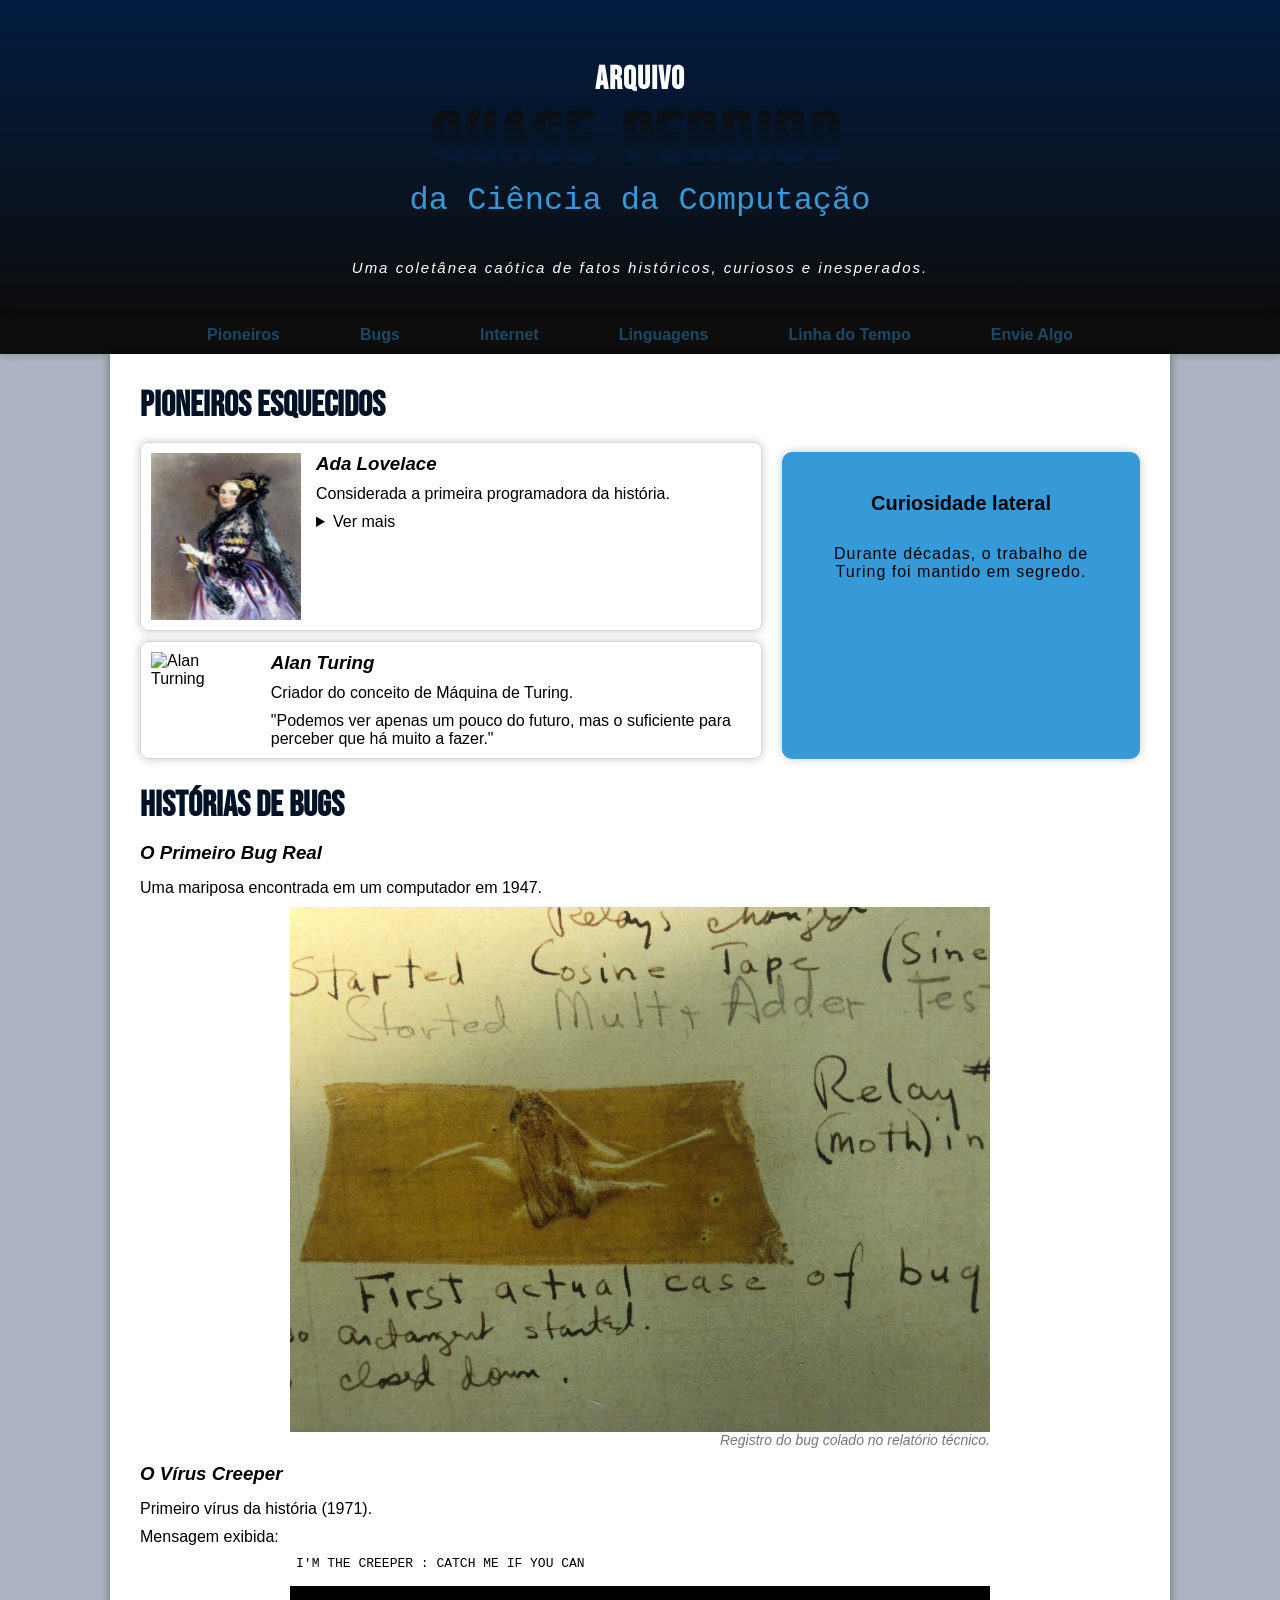
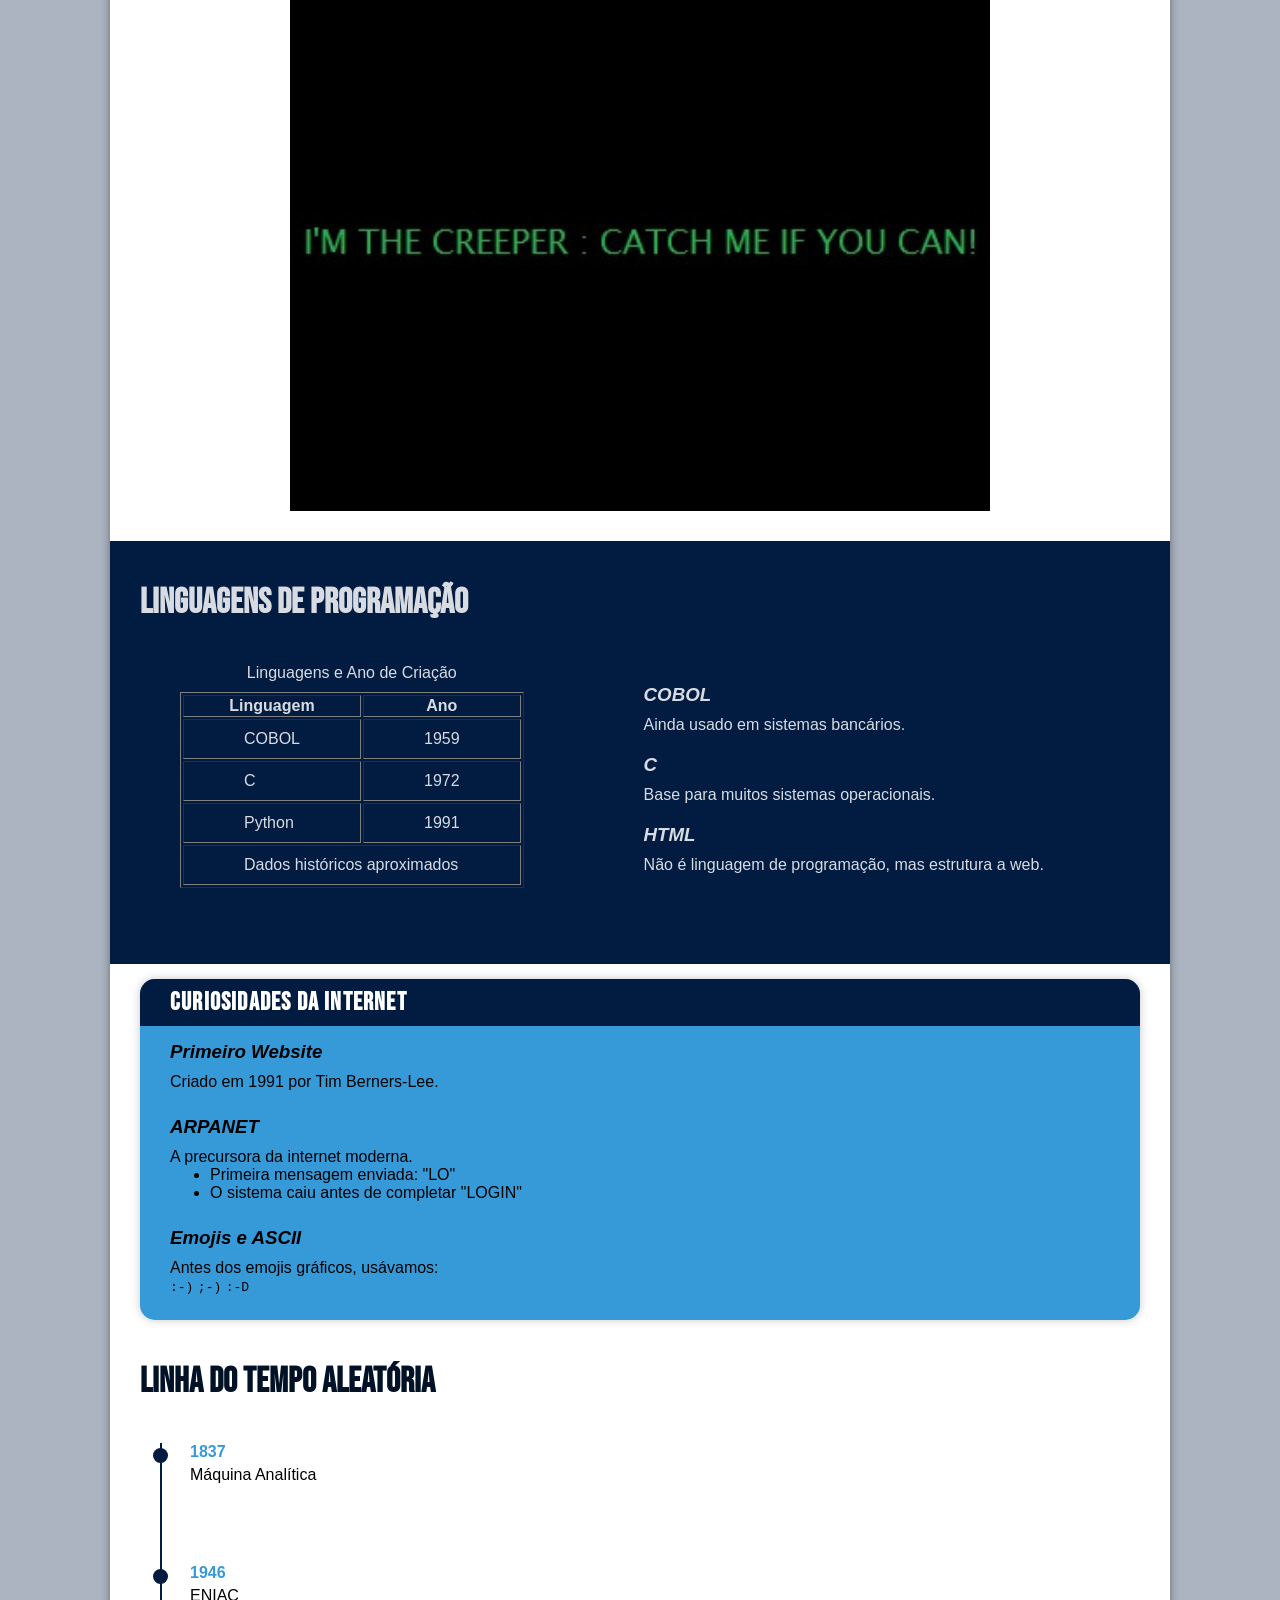
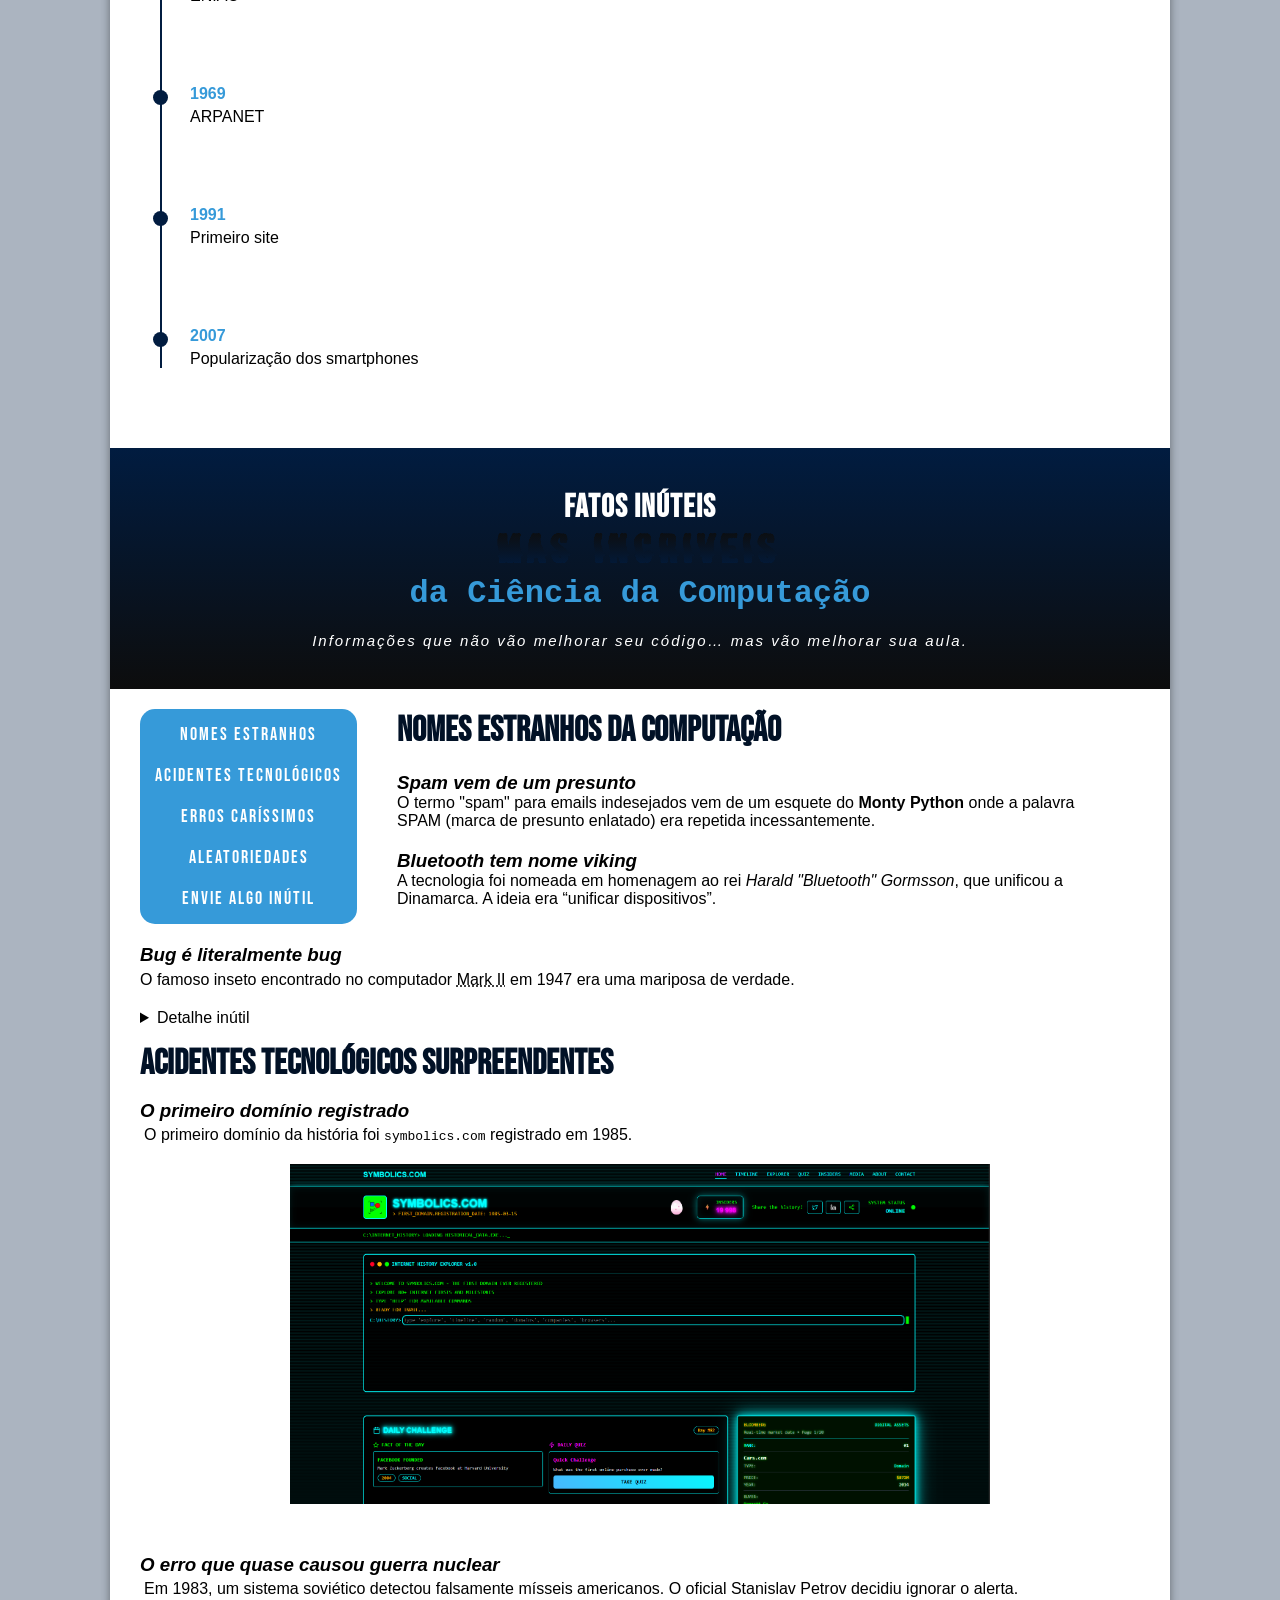
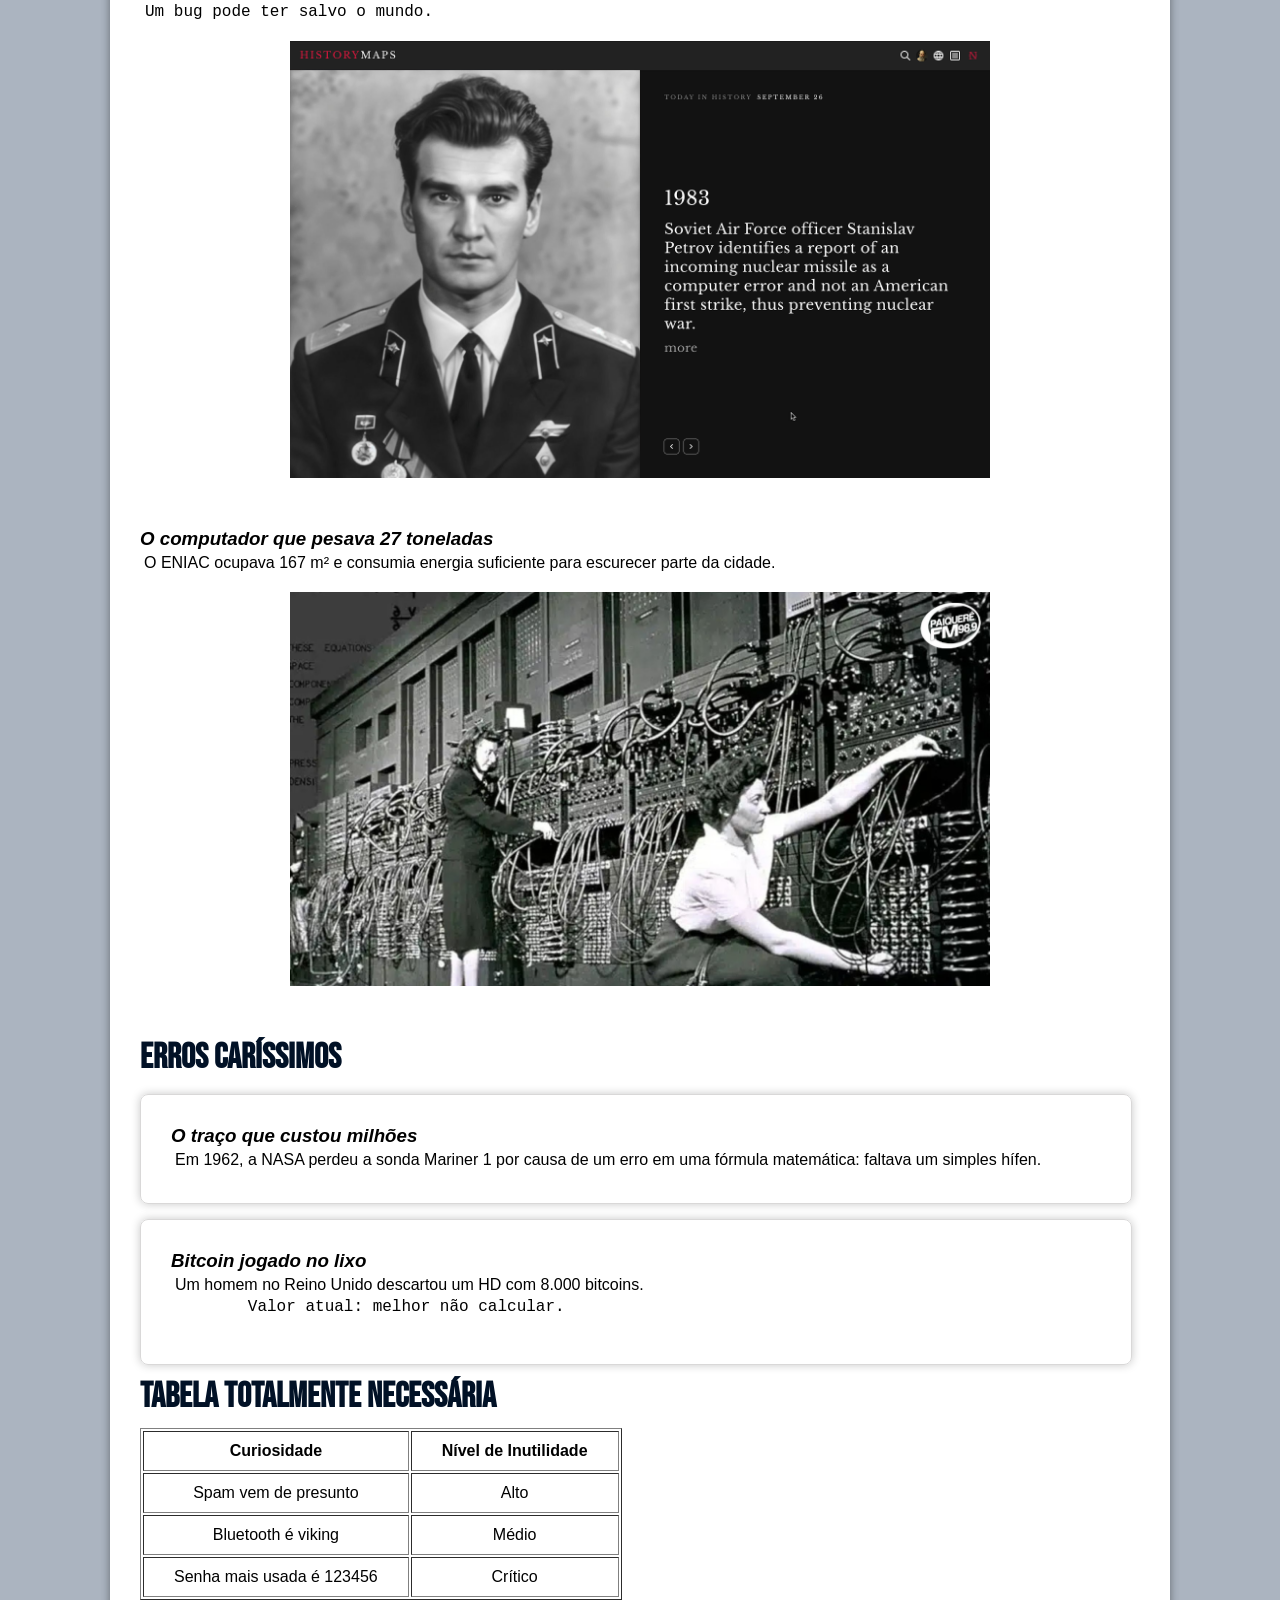
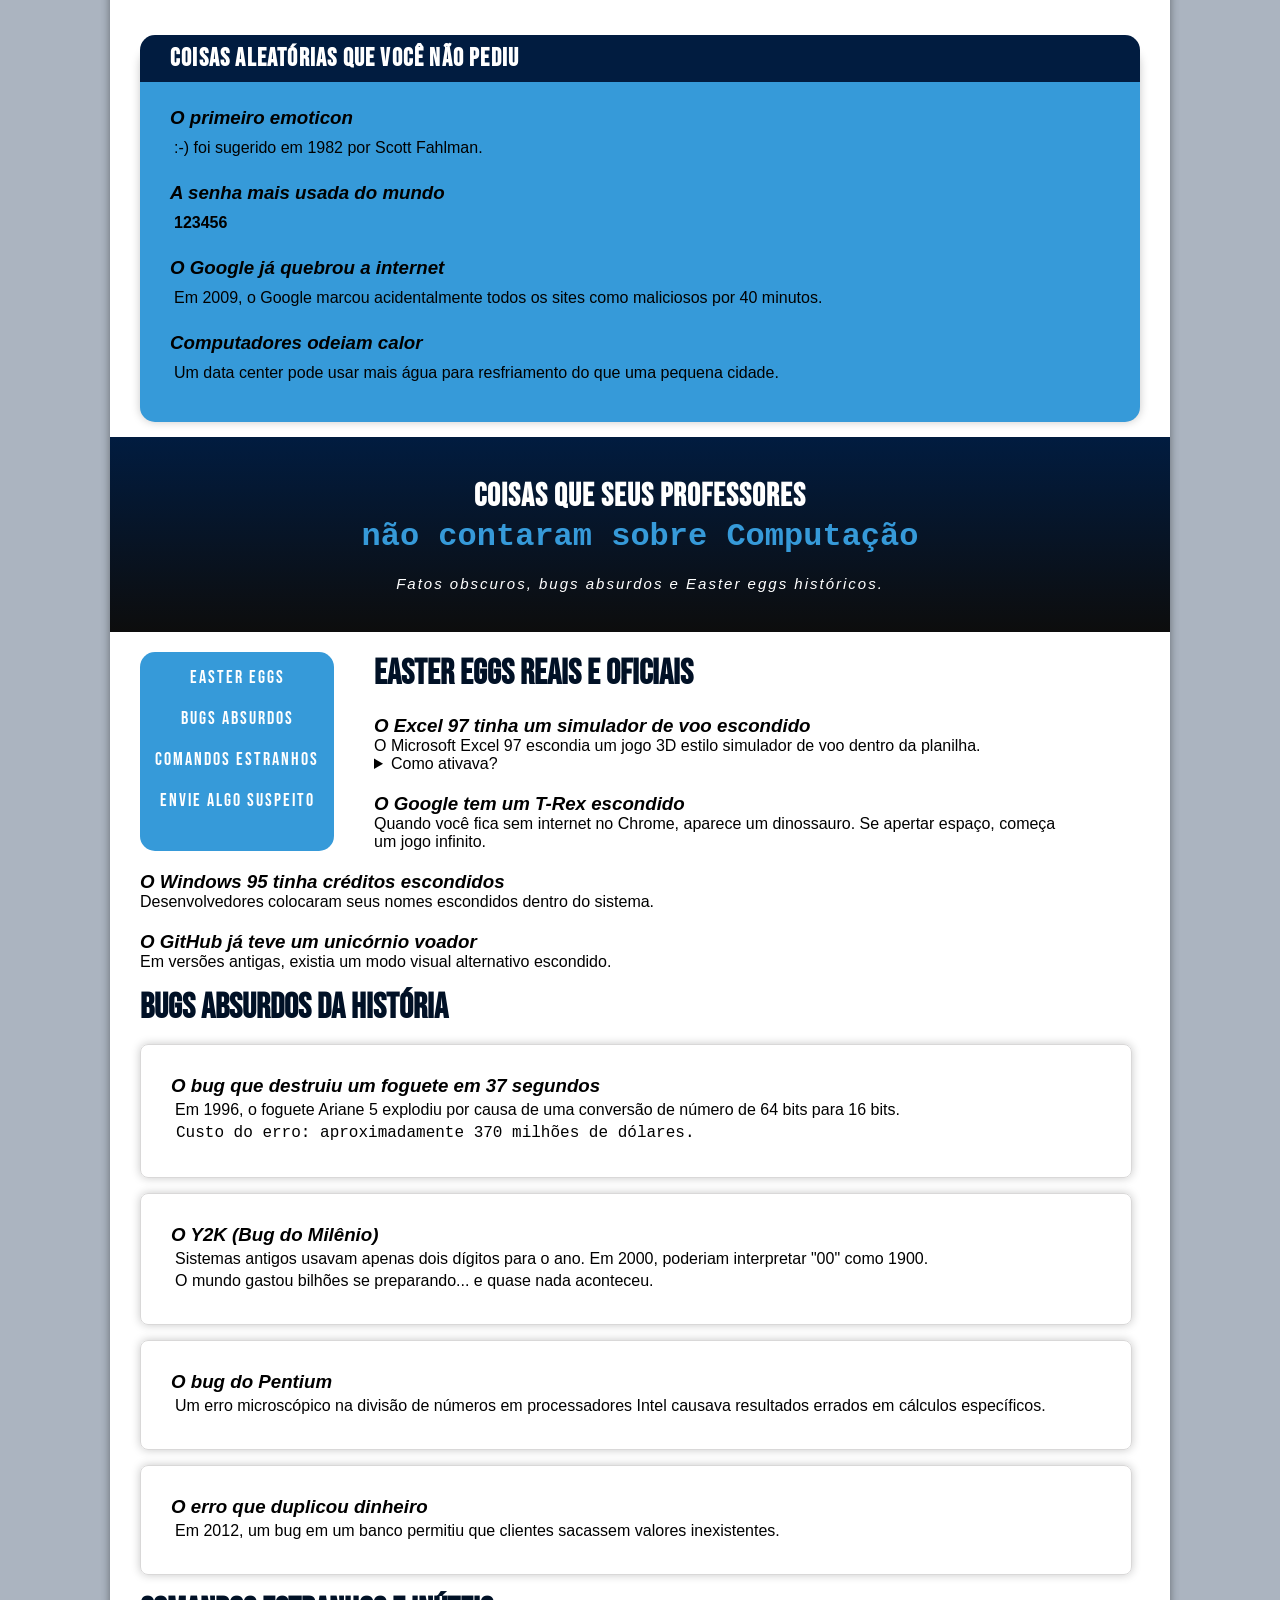
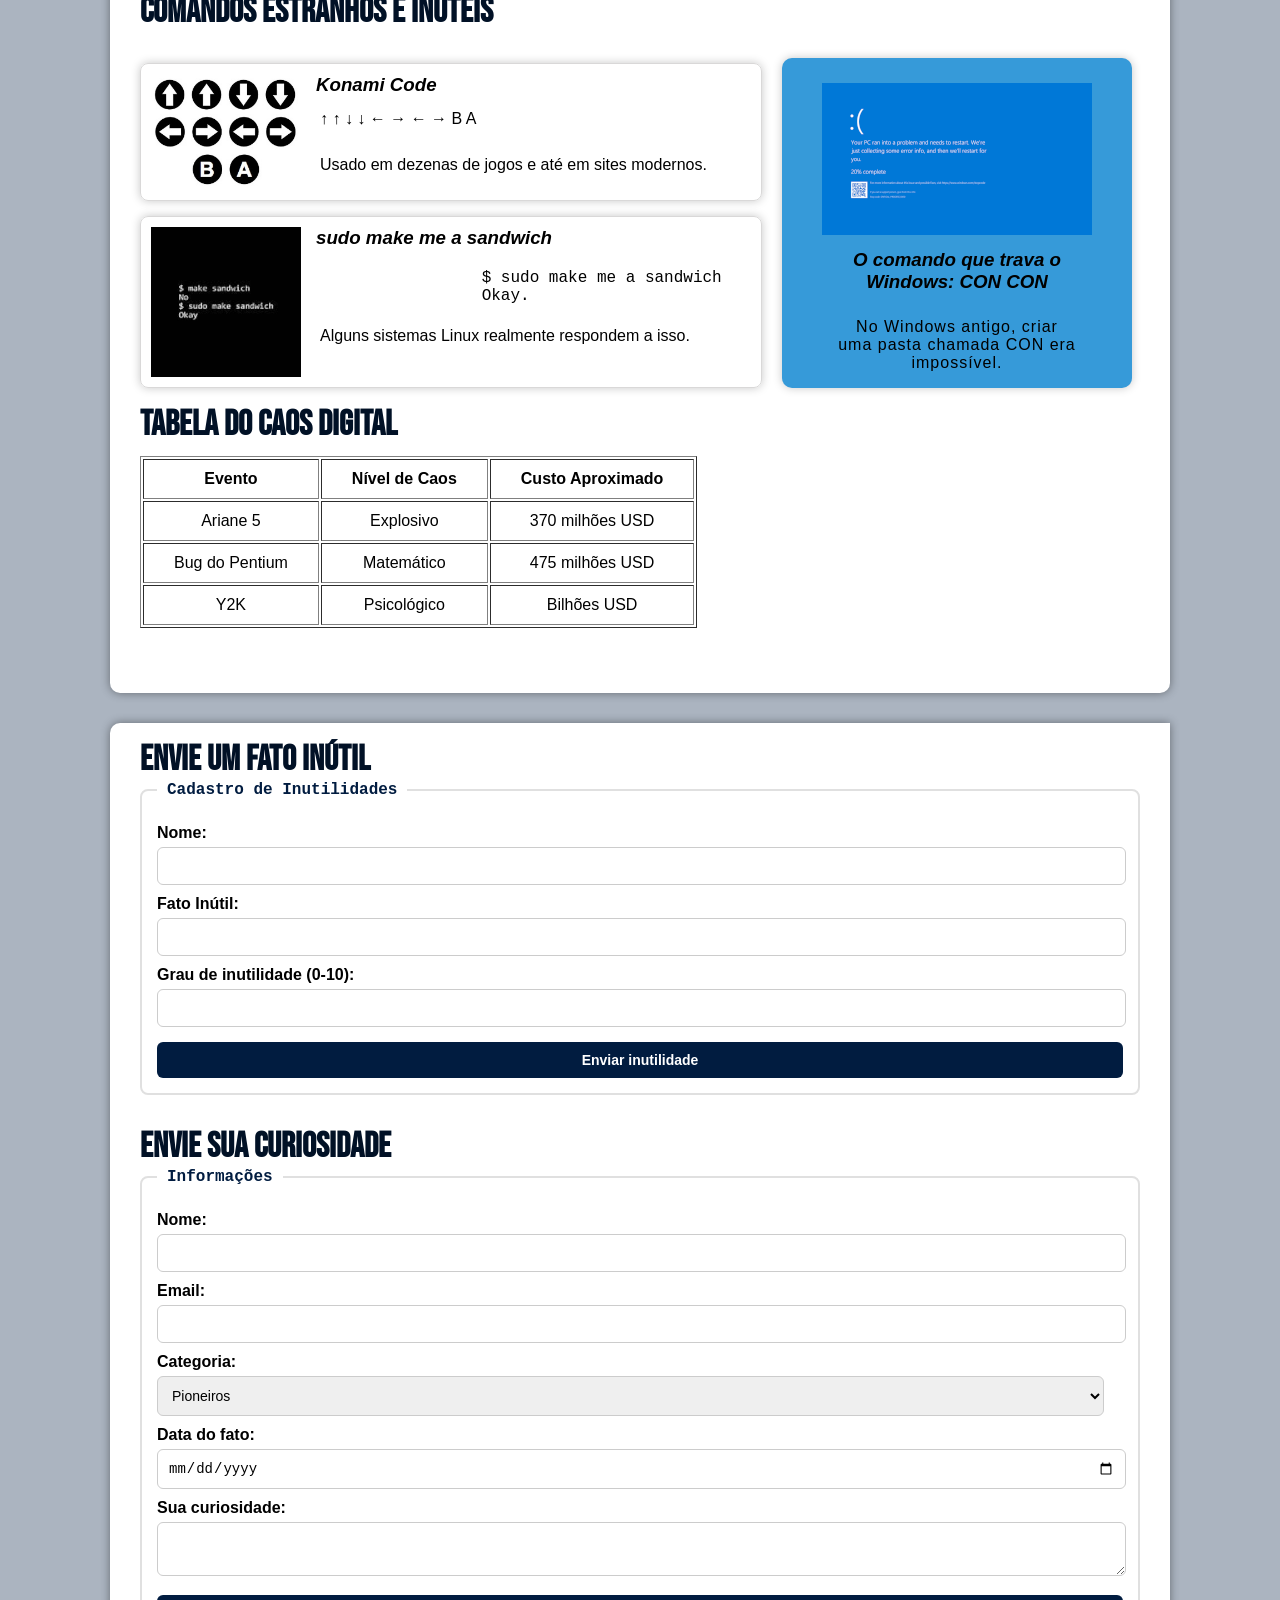
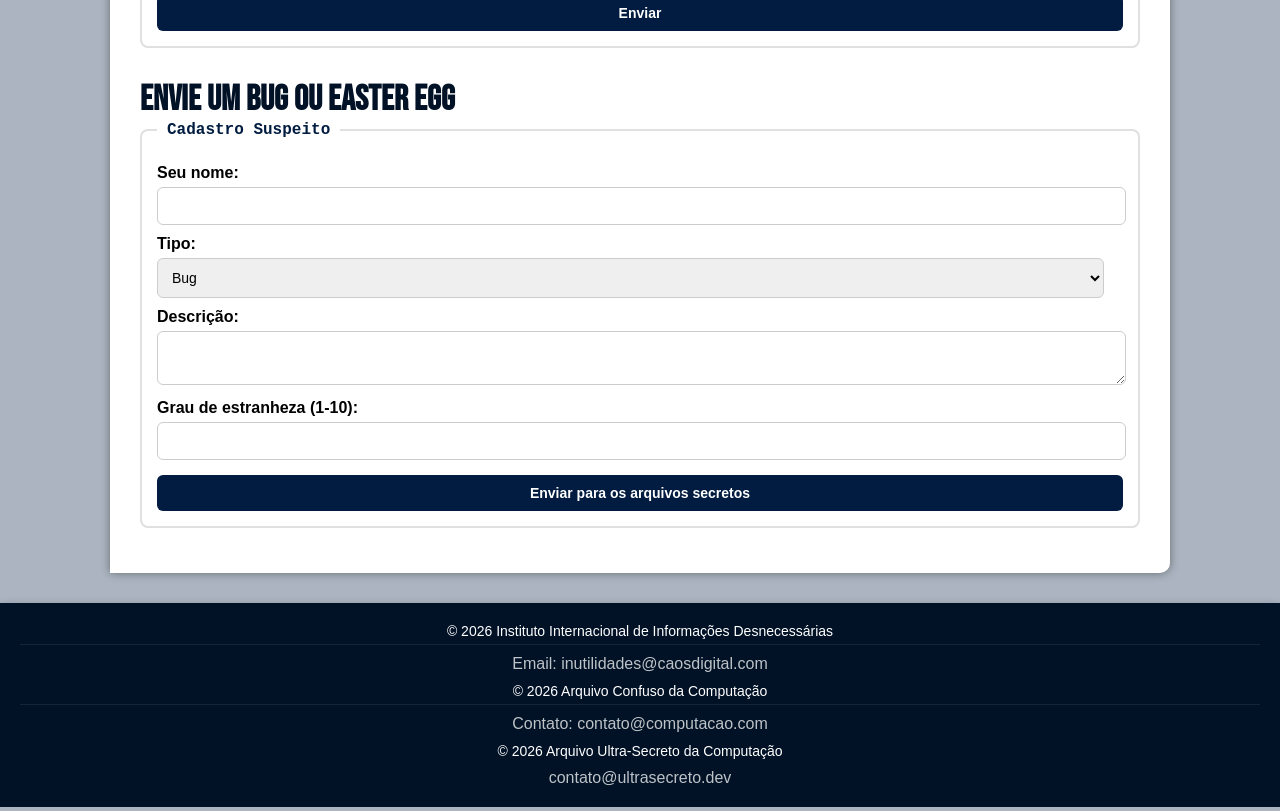
==== commit 0cf662bd: "Término da atividade-03" ====
--- a/atividade-03/main.html
+++ b/atividade-03/main.html
@@ -140,7 +140,7 @@
             </div>
         </section>
 
-        <section id="internet">
+        <section id="internet" class="card02">
             <h2>Curiosidades da Internet</h2>
 
             <article>
@@ -210,7 +210,7 @@
                 <li><a href="#form">Envie Algo Inútil</a></li>
             </ul>
         </nav>
-        <section id="nomes">
+        <section class="nomes">
             <h2>Nomes Estranhos da Computação</h2>
             <article>
                 <h3>Spam vem de um presunto</h3>
@@ -228,137 +228,122 @@
                     A ideia era “unificar dispositivos”.
                 </p>
             </article>
-            <article>
-                <h3>Bug é literalmente bug</h3>
-                <p>
-                    O famoso inseto encontrado no computador
-                    <abbr title="Harvard Mark II">Mark II</abbr> em 1947
-                    era uma mariposa de verdade.
-                </p>
-                <details>
-                    <summary>Detalhe inútil</summary>
-                    <p>O inseto ainda está preservado em um museu.</p>
-                </details>
-            </article>
         </section>
     </div>
-
-
-    <section id="acidentes">
-
-        <h2>Acidentes Tecnológicos Surpreendentes</h2>
-
-        <article>
-            <h3>O primeiro domínio registrado</h3>
+    <article>
+        <span class="nomes">
+            <h3 id="extra">Bug é literalmente bug </h3>
             <p>
-                O primeiro domínio da história foi 
-                <code>symbolics.com</code> registrado em 1985.
+                O famoso inseto encontrado no computador
+                <abbr title="Harvard Mark II">Mark II</abbr> em 1947
+                era uma mariposa de verdade.
             </p>
-        </article>
-
-        <article>
-            <h3>O erro que quase causou guerra nuclear</h3>
-            <p>
-                Em 1983, um sistema soviético detectou falsamente mísseis americanos.
-                O oficial Stanislav Petrov decidiu ignorar o alerta.
-            </p>
-            <blockquote>
-                Um bug pode ter salvo o mundo.
-            </blockquote>
-        </article>
-
-        <article>
-            <h3>O computador que pesava 27 toneladas</h3>
-            <p>
-                O ENIAC ocupava 167 m² e consumia energia suficiente para escurecer parte da cidade.
-            </p>
-        </article>
-
-    </section>
-
-
-    <section id="dinheiro">
-
-        <h2>Erros Caríssimos</h2>
-
-        <article>
-            <h3>O traço que custou milhões</h3>
-            <p>
-                Em 1962, a NASA perdeu a sonda Mariner 1 por causa de um erro em uma fórmula matemática:
-                faltava um simples hífen.
-            </p>
-        </article>
-
-        <article>
-            <h3>Bitcoin jogado no lixo</h3>
-            <p>
-                Um homem no Reino Unido descartou um HD com 8.000 bitcoins.
-            </p>
-            <pre>
-    Valor atual: melhor não calcular.
-            </pre>
-        </article>
-
-    </section>
-
-
-    <section id="aleatorio">
-
-        <h2>Coisas Aleatórias que Você Não Pediu</h2>
-
-        <article>
-            <h3>O primeiro emoticon</h3>
-            <p>
-                :-) foi sugerido em 1982 por Scott Fahlman.
-            </p>
-        </article>
-
-        <article>
-            <h3>A senha mais usada do mundo</h3>
-            <p><strong>123456</strong></p>
-        </article>
-
-        <article>
-            <h3>O Google já quebrou a internet</h3>
-            <p>
-                Em 2009, o Google marcou acidentalmente todos os sites como maliciosos por 40 minutos.
-            </p>
-        </article>
-
-        <article>
-            <h3>Computadores odeiam calor</h3>
-            <p>
-                Um data center pode usar mais água para resfriamento do que uma pequena cidade.
-            </p>
-        </article>
-
-    </section>
-
-
-    <section>
-
-        <h2>Tabela Totalmente Necessária</h2>
-
-        <table border="1">
-            <tr>
-                <th>Curiosidade</th>
-                <th>Nível de Inutilidade</th>
-            </tr>
-            <tr>
-                <td>Spam vem de presunto</td>
-                <td>Alto</td>
-            </tr>
-            <tr>
-                <td>Bluetooth é viking</td>
-                <td>Médio</td>
-            </tr>
-            <tr>
-                <td>Senha mais usada é 123456</td>
-                <td>Crítico</td>
-            </tr>
-        </table>
-
-    </section>
+            <details>
+                <summary>Detalhe inútil</summary>
+                <p>O inseto ainda está preservado em um museu.</p>
+            </details>
+        </span>
+    </article>
+
+
+    <div class="padrao">
+        <section id="acidentes">
+            <h2>Acidentes Tecnológicos Surpreendentes</h2>
+            <article>
+                <h3>O primeiro domínio registrado</h3>
+                <p>
+                    O primeiro domínio da história foi
+                    <code>symbolics.com</code> registrado em 1985.
+                </p>
+                <img src="imagens/symbolics.png" alt="Primeiro domínio symbolics.com">
+            </article>
+            <article>
+                <h3>O erro que quase causou guerra nuclear</h3>
+                <p>
+                    Em 1983, um sistema soviético detectou falsamente mísseis americanos.
+                    O oficial Stanislav Petrov decidiu ignorar o alerta.
+                </p>
+                <blockquote>
+                    Um bug pode ter salvo o mundo.
+                </blockquote>
+                <img src="imagens/ataque-nuclear.png" alt="Um bug pode etr salvo o mundo">
+            </article>
+            <article>
+                <h3>O computador que pesava 27 toneladas</h3>
+                <p>
+                    O ENIAC ocupava 167 m² e consumia energia suficiente para escurecer parte da cidade.
+                </p>
+                <img src="imagens/computador.png" alt="Primeiro computador">
+            </article>
+        </section>
+        <section id="dinheiro">
+            <h2>Erros Caríssimos</h2>
+            <article>
+                <h3>O traço que custou milhões</h3>
+                <p>
+                    Em 1962, a NASA perdeu a sonda Mariner 1 por causa de um erro em uma fórmula matemática:
+                    faltava um simples hífen.
+                </p>
+            </article>
+            <article>
+                <h3>Bitcoin jogado no lixo</h3>
+                <p>
+                    Um homem no Reino Unido descartou um HD com 8.000 bitcoins.
+                </p>
+                <pre>
+        Valor atual: melhor não calcular.
+                </pre>
+            </article>
+        </section>
+            <section class="tabela">
+
+            <h2>Tabela Totalmente Necessária</h2>
+
+            <table border="1">
+                <tr>
+                    <th>Curiosidade</th>
+                    <th>Nível de Inutilidade</th>
+                </tr>
+                <tr>
+                    <td>Spam vem de presunto</td>
+                    <td>Alto</td>
+                </tr>
+                <tr>
+                    <td>Bluetooth é viking</td>
+                    <td>Médio</td>
+                </tr>
+                <tr>
+                    <td>Senha mais usada é 123456</td>
+                    <td>Crítico</td>
+                </tr>
+            </table>
+        </section>
+        <section id="aleatorio" class="card02">
+            <h2>Coisas Aleatórias que Você Não Pediu</h2>
+            <article>
+                <h3>O primeiro emoticon</h3>
+                <p>
+                    :-) foi sugerido em 1982 por Scott Fahlman.
+                </p>
+            </article>
+            <article>
+                <h3>A senha mais usada do mundo</h3>
+                <p><strong>123456</strong></p>
+            </article>
+            <article>
+                <h3>O Google já quebrou a internet</h3>
+                <p>
+                    Em 2009, o Google marcou acidentalmente todos os sites como maliciosos por 40 minutos.
+                </p>
+            </article>
+            <article>
+                <h3>Computadores odeiam calor</h3>
+                <p>
+                    Um data center pode usar mais água para resfriamento do que uma pequena cidade.
+                </p>
+            </article>
+        </section>
+    </div>
 
     <span class="topo2">
             <header>
@@ -376,7 +361,7 @@
                 <li><a href="#formulario-secreto">Envie Algo Suspeito</a></li>
             </ul>
         </nav>
-        <section id="easter-eggs">
+        <section class="easter-eggs">
             <h2>Easter Eggs Reais e Oficiais</h2>
             <article>
                 <h3>O Excel 97 tinha um simulador de voo escondido</h3>
@@ -396,114 +381,108 @@
                     Se apertar espaço, começa um jogo infinito.
                 </p>
             </article>
-            <article>
-                <h3>O Windows 95 tinha créditos escondidos</h3>
-                <p>
-                    Desenvolvedores colocaram seus nomes escondidos dentro do sistema.
-                </p>
-            </article>
-            <article>
-                <h3>O GitHub já teve um unicórnio voador</h3>
-                <p>
-                    Em versões antigas, existia um modo visual alternativo escondido.
-                </p>
-            </article>
         </section>
     </div>
-
-
-
-    <section id="bugs-absurdos">
-
-        <h2>Bugs Absurdos da História</h2>
-
+    <span class="easter-eggs">
         <article>
-            <h3>O bug que destruiu um foguete em 37 segundos</h3>
+            <h3>O Windows 95 tinha créditos escondidos</h3>
             <p>
-                Em 1996, o foguete Ariane 5 explodiu por causa de uma conversão de número
-                de 64 bits para 16 bits.
-            </p>
-            <blockquote>
-                Custo do erro: aproximadamente 370 milhões de dólares.
-            </blockquote>
-        </article>
-
-        <article>
-            <h3>O Y2K (Bug do Milênio)</h3>
-            <p>
-                Sistemas antigos usavam apenas dois dígitos para o ano.
-                Em 2000, poderiam interpretar "00" como 1900.
-            </p>
-            <p>
-                O mundo gastou bilhões se preparando... e quase nada aconteceu.
+                Desenvolvedores colocaram seus nomes escondidos dentro do sistema.
             </p>
         </article>
-
         <article>
-            <h3>O bug do Pentium</h3>
+            <h3>O GitHub já teve um unicórnio voador</h3>
             <p>
-                Um erro microscópico na divisão de números em processadores Intel
-                causava resultados errados em cálculos específicos.
+                Em versões antigas, existia um modo visual alternativo escondido.
             </p>
         </article>
-
-        <article>
-            <h3>O erro que duplicou dinheiro</h3>
-            <p>
-                Em 2012, um bug em um banco permitiu que clientes sacassem valores inexistentes.
-            </p>
-        </article>
-
-    </section>
-
-
-
-    <section id="comandos-secretos">
-
-        <h2>Comandos Estranhos e Inúteis</h2>
-
-        <article>
-            <h3>Konami Code</h3>
-            <p>
-                ↑ ↑ ↓ ↓ ← → ← → B A
-            </p>
-            <p>
-                Usado em dezenas de jogos e até em sites modernos.
-            </p>
-        </article>
-
-        <article>
-            <h3>sudo make me a sandwich</h3>
-            <pre>
-    $ sudo make me a sandwich
-    Okay.
-            </pre>
-            <p>Alguns sistemas Linux realmente respondem a isso.</p>
-        </article>
-
-        <article>
-            <h3>O comando que trava o Windows</h3>
-            <pre>
-    CON CON
-            </pre>
-            <p>
-                No Windows antigo, criar uma pasta chamada CON era impossível.
-            </p>
-        </article>
-
-        <article>
-            <h3>A senha mais comum do planeta</h3>
-            <code>123456</code>
-            <p>
-                Continua sendo campeã mundial.
-            </p>
-        </article>
-
-    </section>
-
-
-
-    <section>
+    </span>
+
+
+
+    <div class="padrao">
+        <section id="bugs-absurdos">
+            <h2>Bugs Absurdos da História</h2>
+            <article>
+                <h3>O bug que destruiu um foguete em 37 segundos</h3>
+                <p>
+                    Em 1996, o foguete Ariane 5 explodiu por causa de uma conversão de número
+                    de 64 bits para 16 bits.
+                </p>
+                <blockquote>
+                    Custo do erro: aproximadamente 370 milhões de dólares.
+                </blockquote>
+            </article>
+            <article>
+                <h3>O Y2K (Bug do Milênio)</h3>
+                <p>
+                    Sistemas antigos usavam apenas dois dígitos para o ano.
+                    Em 2000, poderiam interpretar "00" como 1900.
+                </p>
+                <p>
+                    O mundo gastou bilhões se preparando... e quase nada aconteceu.
+                </p>
+            </article>
+            <article>
+                <h3>O bug do Pentium</h3>
+                <p>
+                    Um erro microscópico na divisão de números em processadores Intel
+                    causava resultados errados em cálculos específicos.
+                </p>
+            </article>
+            <article>
+                <h3>O erro que duplicou dinheiro</h3>
+                <p>
+                    Em 2012, um bug em um banco permitiu que clientes sacassem valores inexistentes.
+                </p>
+            </article>
+        </section>
+        <section id="comandos-secretos">
+            <h2>Comandos Estranhos e Inúteis</h2>
+            <div id="layout-comandos">
+                <div class="layout-cards01">
+                    <article class="card01">
+                        <img src="imagens/konami-code270.jpg" alt="">
+                        <div class="conteudo">
+                            <h3>Konami Code</h3>
+                            <p>
+                                ↑ ↑ ↓ ↓ ← → ← → B A
+                            </p>
+                            <p>
+                                Usado em dezenas de jogos e até em sites modernos.
+                            </p>
+                        </div>
+                    </article>
+                    <article class="card01">
+                        <img src="imagens/sandwich270.png" alt="">
+                        <div class="conteudo">
+                            <h3>sudo make me a sandwich</h3>
+                            <pre>
+                                    $ sudo make me a sandwich
+                                    Okay.
+                            </pre>
+                            <p>Alguns sistemas Linux realmente respondem a isso.</p>
+                        </div>
+                    </article>
+                </div>
+                <aside>
+                    <article>
+                            <img src="imagens/windows270.png" alt="">
+                            <div class="conteudo">
+                                <h3>O comando que trava o Windows: CON CON</h3>
+                                <p>
+                                    No Windows antigo, criar uma pasta chamada CON era impossível.
+                                </p>
+                            </div>
+                    </article>
+                </aside>
+            </div>
+        </section>
+    </div>
+
+
+
+    <section class="tabela">
 
         <h2>Tabela do Caos Digital</h2>
 
@@ -529,95 +508,73 @@
                 <td>Bilhões USD</td>
             </tr>
         </table>
-
-    </section>
-
-
-    <section id="form">
-
-        <h2>Envie um Fato Inútil</h2>
-
-        <form>
-            <fieldset>
-                <legend>Cadastro de Inutilidades</legend>
-
-                <label>Nome:</label>
-                <input type="text" name="nome">
-
-                <label>Fato Inútil:</label>
-                <input type="text" name="fato">
-
-                <label>Grau de inutilidade (0-10):</label>
-                <input type="number" name="grau" min="0" max="10">
-
-                <input type="submit" value="Enviar inutilidade">
-            </fieldset>
-        </form>
-        
-    </section>
-    <section id="formulario">
-                <h2>Envie sua Curiosidade</h2>
-
-                <form>
-                    <fieldset>
-                        <legend>Informações</legend>
-
-                        <label>Nome:</label>
-                        <input type="text" name="nome">
-
-                        <label>Email:</label>
-                        <input type="email" name="email">
-
-                        <label>Categoria:</label>
-                        <select name="categoria">
-                            <option>Pioneiros</option>
-                            <option>Bugs</option>
-                            <option>Internet</option>
-                            <option>Linguagens</option>
-                        </select>
-
-                        <label>Data do fato:</label>
-                        <input type="date" name="data">
-
-                        <label>Sua curiosidade:</label>
-                        <textarea name="curiosidade"></textarea>
-
-                        <input type="submit" value="Enviar">
-                    </fieldset>
-                </form>
-            </section>
-
-        
-    <section id="formulario-secreto">
-
-        <h2>Envie um Bug ou Easter Egg</h2>
-
-        <form>
-            <fieldset>
-                <legend>Cadastro Suspeito</legend>
-
-                <label>Seu nome:</label>
-                <input type="text" name="nome">
-
-                <label>Tipo:</label>
-                <select name="tipo">
-                    <option>Bug</option>
-                    <option>Easter Egg</option>
-                    <option>Comando estranho</option>
-                </select>
-
-                <label>Descrição:</label>
-                <textarea name="descricao"></textarea>
-
-                <label>Grau de estranheza (1-10):</label>
-                <input type="number" min="1" max="10">
-
-                <input type="submit" value="Enviar para os arquivos secretos">
-            </fieldset>
-        </form>
-
     </section>
 </div>
+
+    <div id="forms">
+        <section id="form">
+            <h2>Envie um Fato Inútil</h2>
+            <form>
+                <fieldset>
+                    <legend>Cadastro de Inutilidades</legend>
+                    <label>Nome:</label>
+                    <input type="text" name="nome">
+                    <label>Fato Inútil:</label>
+                    <input type="text" name="fato">
+                    <label>Grau de inutilidade (0-10):</label>
+                    <input type="number" name="grau" min="0" max="10">
+                    <input type="submit" value="Enviar inutilidade">
+                </fieldset>
+            </form>
+        
+        </section>
+        <section id="formulario">
+                    <h2>Envie sua Curiosidade</h2>
+                    <form>
+                        <fieldset>
+                            <legend>Informações</legend>
+                            <label>Nome:</label>
+                            <input type="text" name="nome">
+                            <label>Email:</label>
+                            <input type="email" name="email">
+                            <label>Categoria:</label>
+                            <select name="categoria">
+                                <option>Pioneiros</option>
+                                <option>Bugs</option>
+                                <option>Internet</option>
+                                <option>Linguagens</option>
+                            </select>
+                            <label>Data do fato:</label>
+                            <input type="date" name="data">
+                            <label>Sua curiosidade:</label>
+                            <textarea name="curiosidade"></textarea>
+                            <input type="submit" value="Enviar">
+                        </fieldset>
+                    </form>
+                </section>
+        
+        <section id="formulario-secreto">
+            <h2>Envie um Bug ou Easter Egg</h2>
+            <form>
+                <fieldset>
+                    <legend>Cadastro Suspeito</legend>
+                    <label>Seu nome:</label>
+                    <input type="text" name="nome">
+                    <label>Tipo:</label>
+                    <select name="tipo">
+                        <option>Bug</option>
+                        <option>Easter Egg</option>
+                        <option>Comando estranho</option>
+                    </select>
+                    <label>Descrição:</label>
+                    <textarea name="descricao"></textarea>
+                    <label>Grau de estranheza (1-10):</label>
+                    <input type="number" min="1" max="10">
+                    <input type="submit" value="Enviar para os arquivos secretos">
+                </fieldset>
+            </form>
+        </section>
+    </div>
 
 </main>
 </body>
--- a/atividade-03/estilo/style.css
+++ b/atividade-03/estilo/style.css
@@ -288,10 +288,10 @@
 }
 
 /*----------------- 
-      INTERNET
--------------------*/
-
-#internet {
+      CARD ASIDE
+-------------------*/
+
+.card02 {
     background-color: var(--cor02);
     padding: 10px 30px 25px 30px;
     margin: 15px 0px;
@@ -299,7 +299,7 @@
      box-shadow: 0px 0px 10px rgba(0, 0, 0, 0.218); 
 }
 
-#internet h2 {
+.card02 h2 {
     color: #ffffff;
     font-size: 25px;
     letter-spacing: 1.2px;
@@ -309,13 +309,13 @@
     border-radius: 15px 15px 0px 0px;
 }
 
-#internet h3 {
+.card02 h3 {
     margin: 25px 0px 10px 0px;
 }
 
 
 /*----------------- 
-      INTERNET
+     LINGUAGENS
 -------------------*/
 
 #layout-linguagens {
@@ -475,14 +475,14 @@
 }
 
 /*----------------- 
-      NAVEGAÇÃO
+    NAVEGAÇÃO 02
 -------------------*/
 
 .nav02 {
     background-color: var(--cor02);
     padding: 15px;
     border-radius: 15px;
-    width: 200px;
+    width: 300px;
     display: flex;
     width: fit-content; /* adapta ao conteúdo */
 }
@@ -498,7 +498,7 @@
 
     display: flex;
     flex-direction: column;
-    gap: 15px;
+    gap: 20px;
 }
 
 .nav02 li {
@@ -513,23 +513,242 @@
     transition: 0.3s;
 }
 
+.layout-nav02 {
+    display: flex;
+    gap: 40px;
+    margin: 20px 0px;
+}
+
+/*----------------- 
+       PADRAO
+-------------------*/
+
+.padrao h2 {
+    margin: 15px 0px;
+}
+
+.padrao article {
+    margin: 15px 0px;
+}
+
+.padrao p {
+    margin: 4px;
+}
+
+.padrao blockquote {
+    font-family: var(--fonte-titulo03);
+    margin: 5px;
+}
+
+
+.padrao pre {
+    font-family: var(--fonte-titulo03);
+    margin: 0px;
+}
+
+/*----------------- 
+       TABELA
+-------------------*/
+  
+.tabela {
+    margin-bottom: 50px;
+}
+
+.tabela h2{
+    margin: 0px 0px 10px 0px;
+}
+
+.tabela th {
+    padding: 10px 30px;
+    text-align: center;
+}
+
+.tabela td {
+    padding: 10px 30px;
+    text-align: center;
+}
+
 /*----------------- 
         NOMES
 -------------------*/
 
-.layout-nav02 {
-    display: flex;
+.nomes {
+    max-width: 700px;
+    display: flex;
+    flex-direction: column;
     gap: 20px;
-    margin: 20px 0px;
-}
-
-#nomes {
+}
+
+#extra {
+    margin: 0px 0px -15px 0px;
+}
+
+/*----------------- 
+      ACIDENTES
+-------------------*/
+
+#acidentes img {
+    display: block;
+    margin: 20px auto 50px auto;
+    width: 700px;
+}
+
+/*----------------- 
+      DINHEIRO 
+-------------------*/
+#dinheiro article {
+   width: 930px;
+   padding: 30px;
+   margin-bottom: 10px;
+
+   border: 1px solid rgb(217, 216, 216);
+   border-radius: 8px;
+   box-shadow: 0px 0px 10px rgba(0, 0, 0, 0.218);
+}
+
+#dinheiro article:hover {
+    transform: scale(1.02);
+    transition: 0.6s;
+}
+
+/*----------------- 
+      ALEATORIO
+-------------------*/
+
+#aleatorio h2 {
+    margin: -25px -30px 25px ;
+}
+
+/*----------------- 
+    EASTER-EGGS
+-------------------*/
+
+.easter-eggs {
     max-width: 700px;
-}
-
-#nomes p {
-    margin: 10px;
-}
+    display: flex;
+    flex-direction: column;
+    gap: 20px;
+}
+
+/*----------------- 
+  BUGS ALEATÓRIOS
+-------------------*/
+
+#bugs-absurdos article {
+   width: 930px;
+   padding: 30px;
+   margin-bottom: 10px;
+
+   border: 1px solid rgb(217, 216, 216);
+   border-radius: 8px;
+   box-shadow: 0px 0px 10px rgba(0, 0, 0, 0.218);
+}
+
+#bugs-absurdos article:hover {
+    transform: scale(1.02);
+    transition: 0.6s;
+}
+
+/*----------------- 
+      COMANDOS 
+-------------------*/
+
+#layout-comandos{
+    display: flex;
+}
+
+#comandos-secretos pre{
+    margin: 20px -180px -10px -180px;
+}
+
+#comandos-secretos aside{
+    width: 270px;
+    height: 250px;
+}
+
+#comandos-secretos aside h3{
+    margin: 40px 0px 0px 0px;
+}
+
+#comandos-secretos aside p{
+    margin: 15px ;
+}
+
+#comandos-secretos aside img{
+    margin: -30px;
+}
+
+/*----------------- 
+     ENVIE ALGO
+-------------------*/
+
+#forms {
+    min-width: 300px;
+    max-width: 1000px;
+
+    margin: auto;
+    margin-bottom: 30px;
+    padding: 15px 30px;
+    
+
+    background-color: white;
+    box-shadow: 0px 0px 10px rgba(0, 0, 0, 0.41);
+    border-top-left-radius: 10px;
+    border-bottom-right-radius: 10px;
+}
+
+form {
+    margin-bottom: 30px;
+}
+
+fieldset {
+    border: 2px solid #e0e0e0;
+    padding: 15px;
+    border-radius: 8px;
+}
+
+legend {
+    font-family: var(--fonte-titulo03);
+    font-weight: bold;
+    color: var(--cor03);
+
+    padding: 0 10px;
+    
+}
+
+label {
+    display: block;
+    margin: 10px 0px 5px 0px;
+    font-weight: bold;
+}
+
+input, select, textarea {
+    width: 98%;
+    padding: 10px;
+    border-radius: 6px;
+    border: 1px solid #ccc;
+    transition: 0.3s;
+    font-size: 14px;
+}
+
+input[type="submit"] {
+    width: 100%;
+    text-align: center;
+    margin-top: 15px;
+    background: var(--cor03);
+    color: #ffffff;
+    border: none;
+    font-weight: bold;
+    cursor: pointer;
+}
+
+input[type="submit"]:hover {
+    background: var(--cor02);
+    color: var(--cor03);
+    transition: 0.3s;
+}
+
+
 
 /*----------------- 
        FOOTER
@@ -540,12 +759,27 @@
     color: #ffffff;
     text-align: center;
     padding: 10px;
+    box-shadow: 0 4px 10px rgba(0, 0, 0, 0.337);
 }
 
 footer p {
-
+    margin: 10px;
+    font-size: 14px;
+}
+
+footer p:not(:last-of-type) {
+    border-bottom: 1px solid rgba(255, 255, 255, 0.078);
+    padding-bottom: 5px;
 }
 
 footer address {
-    
-}
+    margin-bottom: 10px;
+    font-style: normal;
+    color: #bdc3c7;
+}
+
+footer address:hover {
+    color: var(--cor02);
+    cursor: pointer;
+    transition: 0.3s;
+}
